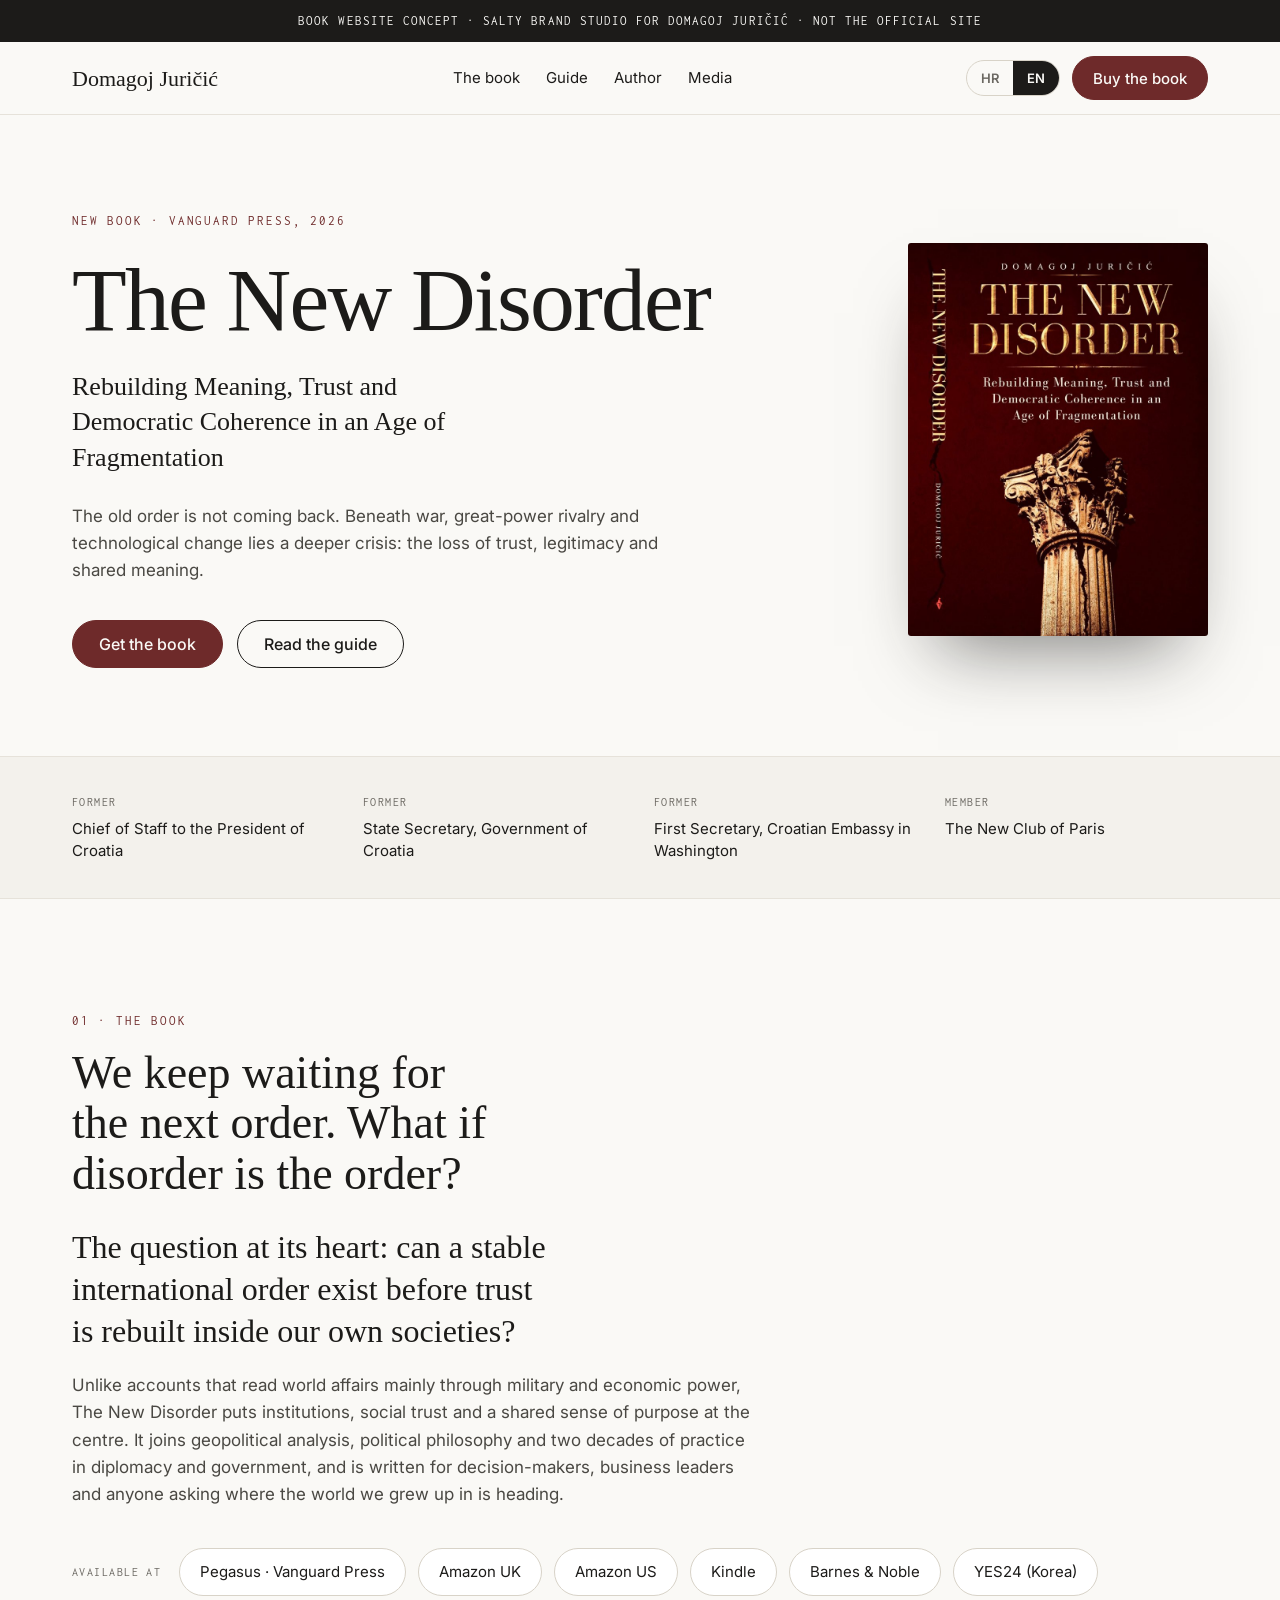
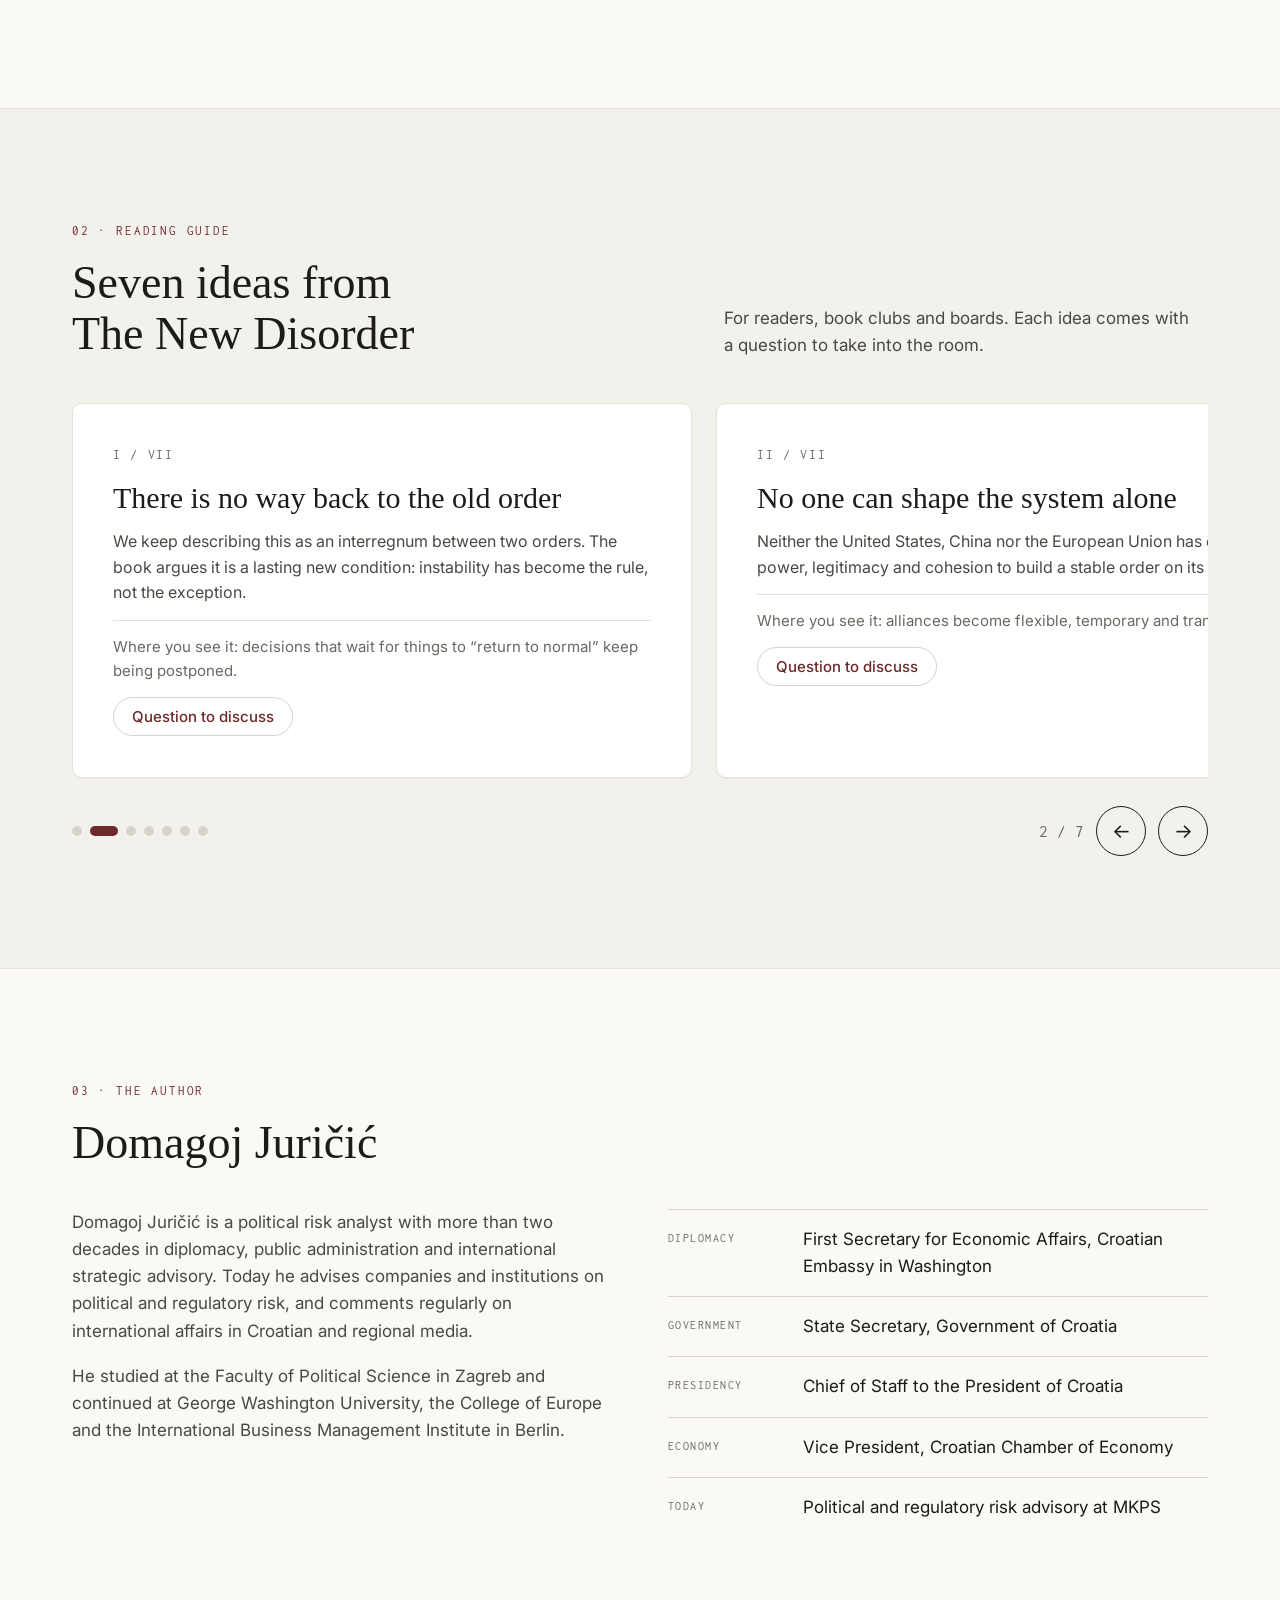
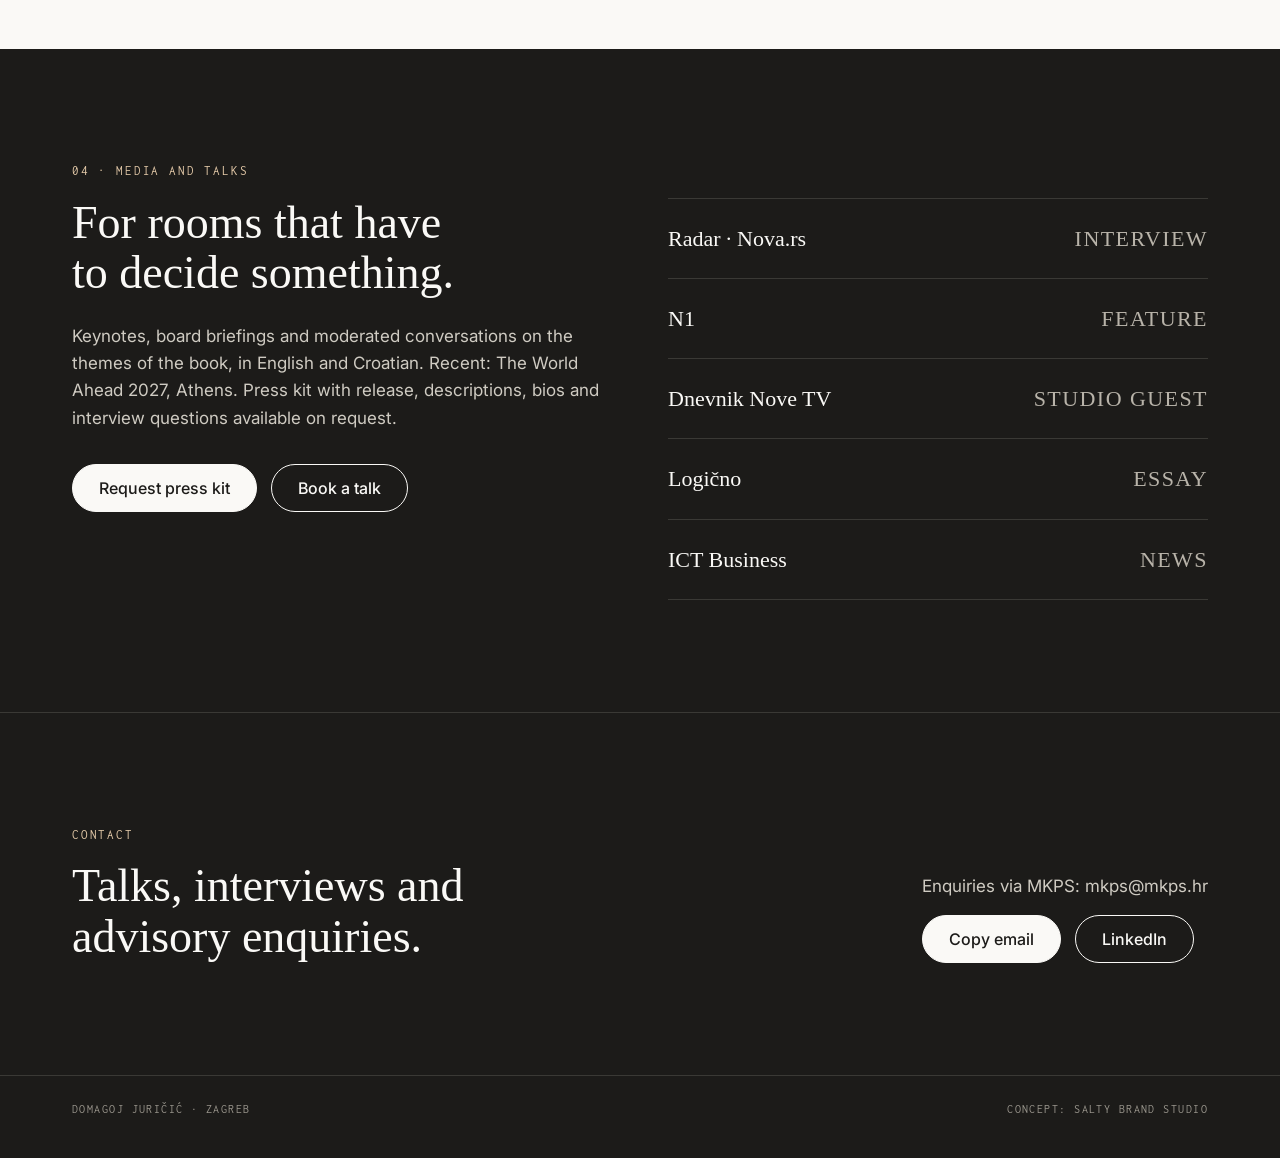
==== index.html @ 7517d1c6 "The New Disorder: book website concept (HR/EN) with interactive reading guide Co-Authored-By: Claude" ====
<!DOCTYPE html>
<html lang="en" data-lang="en">
<head>
<meta charset="utf-8">
<meta name="viewport" content="width=device-width, initial-scale=1">
<title>The New Disorder · Domagoj Juričić</title>
<link rel="preconnect" href="https://fonts.googleapis.com">
<link href="https://fonts.googleapis.com/css2?family=Inter:wght@400;500;600&family=Inconsolata:wght@500;600&display=swap" rel="stylesheet">
<style>
/* VOICE: formal and calm, the same editorial voice as the author-platform concept.
   IDEA: the concept's paper pages, wrapped around the book's own jacket.
   PICTURE: the real cover in the hero; the guide turns like pages.
   COLOUR and TYPE: paper #FAF9F6, ink #1C1B19, oxblood from the cover as the one accent; Georgia display, Inter text, Inconsolata labels.
   LAYOUT: concept strip, header, hero, credentials, numbered sections, dark talks band, dark footer. */
:root{color-scheme:light;--paper:#FAF9F6;--paper2:#F3F1EC;--ink:#1C1B19;--body:#4A4843;--soft:#6B6862;--line:#E6E2DA;--line2:#D8D3C8;--acc:#6E2A2A;--dark:#1C1B19;--dline:#3A3935;--dsoft:#CFCBC2;--gold:#E3C9A8}
*{box-sizing:border-box;min-width:0}
html{scroll-behavior:smooth;scroll-padding-top:80px}
body{margin:0;background:var(--paper);color:var(--ink);font:17px/1.6 Inter,system-ui,sans-serif;overflow-x:clip}
[data-lang=en] [lang=hr],[data-lang=hr] [lang=en]{display:none!important}
a{color:inherit}
.wrap{max-width:1200px;margin:0 auto;padding:0 32px}
.k{font-family:Inconsolata,monospace;font-size:13px;letter-spacing:.14em;text-transform:uppercase;color:var(--acc)}
.lbl{font-family:Inconsolata,monospace;font-size:12px;letter-spacing:.12em;text-transform:uppercase;color:var(--soft)}
h1,h2,h3{font-family:Georgia,'Times New Roman',serif;font-weight:400}
.strip{background:var(--dark);color:var(--paper);text-align:center;padding:12px 24px;font:13px/1.4 Inconsolata,monospace;letter-spacing:.08em;text-transform:uppercase}
header{position:sticky;top:0;z-index:5;background:rgba(250,249,246,.96);backdrop-filter:blur(6px);border-bottom:1px solid var(--line)}
header .wrap{display:flex;flex-wrap:wrap;gap:14px 24px;align-items:center;justify-content:space-between;min-height:72px}
.brand{font-family:Georgia,serif;font-size:22px;text-decoration:none}
header nav{display:flex;flex-wrap:wrap;gap:6px 26px;align-items:center;font-size:15px}
header nav a{text-decoration:none}header nav a:hover{color:var(--acc)}
.right{display:flex;gap:12px;align-items:center}
.lang{display:flex;border:1px solid var(--line2);border-radius:999px;overflow:hidden}
.lang button{all:unset;cursor:pointer;padding:9px 14px;font:600 13px Inter,sans-serif;color:var(--soft)}
.lang button[aria-pressed=true]{background:var(--ink);color:var(--paper)}
.btn{display:inline-flex;align-items:center;min-height:48px;padding:0 26px;border-radius:999px;text-decoration:none;font:500 16px Inter,sans-serif;border:1px solid var(--ink);cursor:pointer;background:none;color:var(--ink)}
.btn.fill{background:var(--acc);border-color:var(--acc);color:var(--paper)}
.btn.light{border-color:var(--paper);color:var(--paper)}
.btn.lfill{background:var(--paper);border-color:var(--paper);color:var(--ink)}
.btns{display:flex;flex-wrap:wrap;gap:14px}
.lang button:focus-visible,.btn:focus-visible,.nav-b:focus-visible,.dots button:focus-visible,.q-t:focus-visible,.pill:focus-visible{outline:2px solid var(--acc);outline-offset:3px}
.hero .wrap{display:flex;flex-wrap:wrap;gap:64px;align-items:center;padding-top:clamp(56px,8vw,96px);padding-bottom:clamp(56px,8vw,88px)}
.hero .txt{flex:999 1 540px}
.hero h1{font-size:clamp(52px,7vw,96px);line-height:1.02;letter-spacing:-.02em;margin:22px 0 24px}
.hero .sub{font-family:Georgia,serif;font-size:clamp(21px,2.2vw,26px);line-height:1.35;margin:0 0 28px;max-width:30ch}
.hero .pitch{margin:0 0 36px;max-width:56ch;color:var(--body)}
.cover-w{flex:1 1 300px;display:flex;justify-content:center}
.cover{width:min(100%,340px);aspect-ratio:760/996;border-radius:3px;box-shadow:0 40px 70px -30px rgba(28,27,25,.55)}
@media (prefers-reduced-motion:no-preference){.cover{animation:rise .8s ease-out both}@keyframes rise{from{opacity:0;transform:translateY(20px)}}}
.cred{background:var(--paper2);border-top:1px solid var(--line);border-bottom:1px solid var(--line)}
.cred .wrap{display:grid;grid-template-columns:repeat(auto-fit,minmax(220px,1fr));gap:28px;padding-top:36px;padding-bottom:36px}
.cred p{margin:6px 0 0;font-size:15px;line-height:1.45}
.band{padding:clamp(72px,9vw,112px) 0}
.h2{font-size:clamp(34px,4vw,46px);line-height:1.1;margin:16px 0 0;max-width:22ch;text-wrap:balance}
.lead{font-family:Georgia,serif;font-size:clamp(24px,2.6vw,32px);line-height:1.3;max-width:34ch;margin:28px 0 20px;text-wrap:balance}
.body{color:var(--body);max-width:62ch;margin:0}
#guide{background:var(--paper2);border-top:1px solid var(--line);border-bottom:1px solid var(--line)}
.g-head{display:flex;flex-wrap:wrap;gap:16px 48px;justify-content:space-between;align-items:end;margin-bottom:40px}
.g-head p{color:var(--body);max-width:44ch;margin:0}
.track{display:flex;gap:24px;overflow-x:auto;scroll-snap-type:x mandatory;padding:4px 2px 20px;scrollbar-width:thin}
.card{flex:0 0 min(86%,620px);scroll-snap-align:start;background:#fff;border:1px solid var(--line);border-radius:10px;padding:clamp(28px,3.4vw,40px);box-shadow:0 1px 2px rgba(28,27,25,.04);display:flex;flex-direction:column;gap:14px}
.card .num{font-family:Inconsolata,monospace;font-size:14px;letter-spacing:.12em;color:var(--soft)}
.card h3{font-size:clamp(24px,2.6vw,30px);line-height:1.15;margin:0}
.card p{margin:0;color:var(--body);font-size:16px}
.card .where{font-size:15px;color:var(--soft);border-top:1px solid var(--line);padding-top:14px}
.q-t{all:unset;cursor:pointer;align-self:flex-start;font:500 15px Inter,sans-serif;color:var(--acc);border:1px solid var(--line2);border-radius:999px;padding:9px 18px}
.q-a{display:none;background:var(--paper);border-radius:10px;padding:16px 18px;font-family:Georgia,serif;font-size:19px;line-height:1.4}
.card.open .q-a{display:block}
.g-ctl{display:flex;flex-wrap:wrap;gap:16px;align-items:center;justify-content:space-between;margin-top:8px}
.nav-b{all:unset;cursor:pointer;width:48px;height:48px;border-radius:50%;border:1px solid var(--ink);display:grid;place-items:center;font-size:20px}
.nav-b[disabled]{opacity:.3;cursor:default}
.dots{display:flex;gap:8px;align-items:center}
.dots button{all:unset;cursor:pointer;width:10px;height:10px;border-radius:50%;background:var(--line2)}
.dots button[aria-current=true]{background:var(--acc);width:28px;border-radius:6px}
.count{font-family:Inconsolata,monospace;color:var(--soft)}
.two{display:flex;flex-wrap:wrap;gap:56px;margin-top:40px}
.two>*{flex:1 1 380px}
.roles{list-style:none;margin:0;padding:0}
.roles li{border-top:1px solid var(--line2);padding:16px 0;display:grid;grid-template-columns:minmax(0,7em) minmax(0,1fr);gap:16px}
.roles li>span:first-child{padding-top:3px}
.buy{display:flex;flex-wrap:wrap;gap:12px;align-items:center;margin-top:40px}
.pill{border:1px solid var(--line2);border-radius:999px;padding:11px 20px;font-size:15px;text-decoration:none;background:#fff}
.pill:hover{border-color:var(--acc);color:var(--acc)}
.dark{background:var(--dark);color:var(--paper)}
.dark .k{color:var(--gold)}
.dark .body{color:var(--dsoft)}
.mlist a{display:flex;flex-wrap:wrap;justify-content:space-between;gap:8px 16px;align-items:baseline;border-top:1px solid var(--dline);padding:22px 0;text-decoration:none}
.mlist a:last-child{border-bottom:1px solid var(--dline)}
.mlist a span:first-child{font-family:Georgia,serif;font-size:22px}
.mlist a:hover span:first-child{color:var(--gold)}
.mlist .lbl{color:#B8B3A9}
footer{border-top:1px solid var(--dline)}
footer .wrap{display:flex;flex-wrap:wrap;gap:12px;justify-content:space-between;padding-top:24px;padding-bottom:40px;font:12px/1.5 Inconsolata,monospace;letter-spacing:.12em;text-transform:uppercase;color:#9A968D}
.toast{position:fixed;left:50%;bottom:24px;transform:translateX(-50%);background:var(--ink);color:var(--paper);padding:10px 18px;border-radius:999px;font-size:14px;opacity:0;pointer-events:none;transition:opacity .2s}
.toast.on{opacity:1}
@media(max-width:860px){header nav{display:none}}
@media(max-width:600px){.wrap{padding:0 18px}.card{flex-basis:92%}.roles li{grid-template-columns:minmax(0,1fr);gap:4px}.hero .wrap{gap:40px}}
</style>
</head>
<body>
<div class="strip"><span lang="hr">Koncept stranice knjige · Salty Brand Studio za Domagoja Juričića · nije službena stranica</span><span lang="en">Book website concept · Salty Brand Studio for Domagoj Juričić · not the official site</span></div>

<header>
<div class="wrap">
<a href="#top" class="brand">Domagoj Juričić</a>
<nav aria-label="Main">
<a href="#question"><span lang="hr">Knjiga</span><span lang="en">The book</span></a>
<a href="#guide"><span lang="hr">Vodič</span><span lang="en">Guide</span></a>
<a href="#author"><span lang="hr">Autor</span><span lang="en">Author</span></a>
<a href="#media"><span lang="hr">Mediji</span><span lang="en">Media</span></a>
</nav>
<div class="right">
<div class="lang" role="group" aria-label="Language / Jezik">
<button type="button" id="l-hr" data-l="hr" aria-pressed="false">HR</button>
<button type="button" id="l-en" data-l="en" aria-pressed="true">EN</button>
</div>
<a class="btn fill" href="#buy" style="min-height:44px;padding:0 20px;font-size:15px"><span lang="hr">Kupi knjigu</span><span lang="en">Buy the book</span></a>
</div>
</div>
</header>

<section class="hero" id="top">
<div class="wrap">
<div class="txt">
<div class="k"><span lang="en">New book · Vanguard Press, 2026</span><span lang="hr">Nova knjiga · Vanguard Press, 2026.</span></div>
<h1>The New Disorder</h1>
<p class="sub"><span lang="en">Rebuilding Meaning, Trust and Democratic Coherence in an Age of Fragmentation</span><span lang="hr">Obnova smisla, povjerenja i&#160;demokratske kohezije u&#160;doba fragmentacije</span></p>
<p class="pitch"><span lang="en">The old order is not coming back. Beneath war, great-power rivalry and technological change lies a&#160;deeper crisis: the loss of trust, legitimacy and shared meaning.</span><span lang="hr">Stari poredak se ne vraća. Ispod ratova, rivalstva velikih sila i&#160;tehnoloških promjena leži dublja kriza: gubitak povjerenja, legitimiteta i&#160;zajedničkog smisla.</span></p>
<div class="btns">
<a class="btn fill" href="#buy"><span lang="en">Get the book</span><span lang="hr">Kupi knjigu</span></a>
<a class="btn" href="#guide"><span lang="en">Read the guide</span><span lang="hr">Kreni u&#160;vodič</span></a>
</div>
</div>
<div class="cover-w"><img class="cover" src="cover.jpg" alt="The New Disorder by Domagoj Juričić, book cover"></div>
</div>
</section>

<section class="cred">
<div class="wrap">
<div><div class="lbl"><span lang="en">Former</span><span lang="hr">Bivši</span></div><p><span lang="en">Chief of Staff to the President of Croatia</span><span lang="hr">predstojnik Ureda predsjednice RH</span></p></div>
<div><div class="lbl"><span lang="en">Former</span><span lang="hr">Bivši</span></div><p><span lang="en">State Secretary, Government of Croatia</span><span lang="hr">državni tajnik u&#160;Vladi RH</span></p></div>
<div><div class="lbl"><span lang="en">Former</span><span lang="hr">Bivši</span></div><p><span lang="en">First Secretary, Croatian Embassy in Washington</span><span lang="hr">prvi tajnik u&#160;Veleposlanstvu RH u&#160;Washingtonu</span></p></div>
<div><div class="lbl"><span lang="en">Member</span><span lang="hr">Član</span></div><p>The New Club of Paris</p></div>
</div>
</section>

<section class="band" id="question">
<div class="wrap">
<div class="k">01 · <span lang="en">The book</span><span lang="hr">Knjiga</span></div>
<h2 class="h2"><span lang="en">We keep waiting for the next order. What if disorder is the order?</span><span lang="hr">Stalno čekamo novi poredak. Što ako je nered sam taj poredak?</span></h2>
<p class="lead"><span lang="en">The question at its heart: can a&#160;stable international order exist before trust is rebuilt inside our own societies?</span><span lang="hr">Pitanje u&#160;njezinu središtu: može li postojati stabilan međunarodni poredak prije nego što obnovimo povjerenje unutar vlastitih društava?</span></p>
<p class="body"><span lang="en">Unlike accounts that read world affairs mainly through military and economic power, The New Disorder puts institutions, social trust and a&#160;shared sense of purpose at the centre. It joins geopolitical analysis, political philosophy and two decades of practice in diplomacy and government, and is written for decision-makers, business leaders and anyone asking where the world we grew up in is heading.</span><span lang="hr">Za razliku od analiza koje svijet čitaju ponajprije kroz vojnu i&#160;gospodarsku moć, The New Disorder u&#160;središte stavlja institucije, društveno povjerenje i&#160;osjećaj zajedničke svrhe. Spaja geopolitičku analizu, političku filozofiju i&#160;dva desetljeća prakse u&#160;diplomaciji i&#160;državnoj upravi, a&#160;namijenjena je donositeljima odluka, poslovnim liderima i&#160;svima koje zanima kamo ide svijet u&#160;kojem smo odrasli.</span></p>
<div class="buy" id="buy">
<span class="lbl" style="margin-right:6px"><span lang="en">Available at</span><span lang="hr">Dostupno na</span></span>
<a class="pill" href="https://pegasuspublishers.com/author/domagoj-juricic">Pegasus · Vanguard Press</a>
<a class="pill" href="https://www.amazon.co.uk/s?k=The+New+Disorder+Domagoj+Juricic">Amazon UK</a>
<a class="pill" href="https://www.amazon.com/s?k=The+New+Disorder+Domagoj+Juricic">Amazon US</a>
<a class="pill" href="https://www.amazon.co.uk/s?k=The+New+Disorder+Juricic&amp;i=digital-text">Kindle</a>
<a class="pill" href="https://www.barnesandnoble.com/s/The%20New%20Disorder%20Juricic">Barnes &amp; Noble</a>
<a class="pill" href="https://www.yes24.com/Product/Search?query=The%20New%20Disorder%20Juricic">YES24 (Korea)</a>
</div>
</div>
</section>

<section class="band" id="guide">
<div class="wrap">
<div class="g-head">
<div>
<div class="k">02 · <span lang="en">Reading guide</span><span lang="hr">Vodič kroz knjigu</span></div>
<h2 class="h2"><span lang="en">Seven ideas from The New Disorder</span><span lang="hr">Sedam ideja iz knjige The New Disorder</span></h2>
</div>
<p><span lang="en">For readers, book clubs and boards. Each idea comes with a&#160;question to take into the room.</span><span lang="hr">Za čitatelje, klubove čitanja i&#160;uprave. Uz svaku ideju ide pitanje za raspravu.</span></p>
</div>
<div class="track" id="track" tabindex="0" aria-label="Guide"></div>
<div class="g-ctl">
<div class="dots" id="dots"></div>
<div style="display:flex;gap:12px;align-items:center">
<span class="count" id="count">1 / 7</span>
<button class="nav-b" id="prev" type="button" aria-label="Previous">←</button>
<button class="nav-b" id="next" type="button" aria-label="Next">→</button>
</div>
</div>
</div>
</section>

<section class="band" id="author">
<div class="wrap">
<div class="k">03 · <span lang="en">The author</span><span lang="hr">Autor</span></div>
<h2 class="h2">Domagoj Juričić</h2>
<div class="two">
<div>
<p class="body" style="margin-bottom:18px"><span lang="en">Domagoj Juričić is a&#160;political risk analyst with more than two decades in diplomacy, public administration and international strategic advisory. Today he advises companies and institutions on political and regulatory risk, and comments regularly on international affairs in Croatian and regional media.</span><span lang="hr">Domagoj Juričić analitičar je političkih rizika s&#160;više od dva desetljeća iskustva u&#160;diplomaciji, državnoj upravi i&#160;međunarodnom strateškom savjetovanju. Danas savjetuje tvrtke i&#160;institucije o&#160;političkim i&#160;regulatornim rizicima i&#160;redovito komentira međunarodna zbivanja u&#160;hrvatskim i&#160;regionalnim medijima.</span></p>
<p class="body"><span lang="en">He studied at the Faculty of Political Science in Zagreb and continued at George Washington University, the College of Europe and the International Business Management Institute in Berlin.</span><span lang="hr">Studirao je na Fakultetu političkih znanosti u&#160;Zagrebu, a&#160;usavršavao se na Sveučilištu George Washington, College of Europe i&#160;International Business Management Institute u&#160;Berlinu.</span></p>
</div>
<ul class="roles">
<li><span class="lbl"><span lang="en">Diplomacy</span><span lang="hr">Diplomacija</span></span><span><span lang="en">First Secretary for Economic Affairs, Croatian Embassy in Washington</span><span lang="hr">prvi tajnik za gospodarske odnose, Veleposlanstvo RH u&#160;Washingtonu</span></span></li>
<li><span class="lbl"><span lang="en">Government</span><span lang="hr">Vlada</span></span><span><span lang="en">State Secretary, Government of Croatia</span><span lang="hr">državni tajnik u&#160;Vladi Republike Hrvatske</span></span></li>
<li><span class="lbl"><span lang="en">Presidency</span><span lang="hr">Predsjednica</span></span><span><span lang="en">Chief of Staff to the President of Croatia</span><span lang="hr">predstojnik Ureda predsjednice Republike Hrvatske</span></span></li>
<li><span class="lbl"><span lang="en">Economy</span><span lang="hr">Gospodarstvo</span></span><span><span lang="en">Vice President, Croatian Chamber of Economy</span><span lang="hr">potpredsjednik Hrvatske gospodarske komore</span></span></li>
<li><span class="lbl"><span lang="en">Today</span><span lang="hr">Danas</span></span><span><span lang="en">Political and regulatory risk advisory at MKPS</span><span lang="hr">savjetovanje o&#160;političkim i&#160;regulatornim rizicima u&#160;MKPS-u</span></span></li>
</ul>
</div>
</div>
</section>

<section class="band dark" id="media">
<div class="wrap">
<div class="k">04 · <span lang="en">Media and talks</span><span lang="hr">Mediji i&#160;predavanja</span></div>
<div class="two" style="margin-top:16px">
<div>
<h2 class="h2" style="margin-top:0"><span lang="en">For rooms that have to decide something.</span><span lang="hr">Za prostorije u&#160;kojima se mora nešto odlučiti.</span></h2>
<p class="body" style="margin:24px 0 32px"><span lang="en">Keynotes, board briefings and moderated conversations on the themes of the book, in English and Croatian. Recent: The World Ahead 2027, Athens. Press kit with release, descriptions, bios and interview questions available on request.</span><span lang="hr">Predavanja, brifinzi za uprave i&#160;moderirani razgovori o&#160;temama iz knjige, na engleskom i&#160;hrvatskom. Nedavno: The World Ahead 2027, Atena. Press paket s&#160;priopćenjem, opisima, biografijama i&#160;pitanjima za intervju dostupan je na upit.</span></p>
<div class="btns"><a class="btn lfill" href="#contact"><span lang="en">Request press kit</span><span lang="hr">Zatraži press paket</span></a><a class="btn light" href="#contact"><span lang="en">Book a&#160;talk</span><span lang="hr">Dogovori predavanje</span></a></div>
</div>
<div class="mlist">
<a href="https://radar.nova.rs/global/intervju-domagoj-juricic/"><span>Radar · Nova.rs</span><span class="lbl"><span lang="en">Interview</span><span lang="hr">Intervju</span></span></a>
<a href="https://n1info.hr/magazin/kultura/domagoj-juricic-knjiga-the-new-disorder-velika-britanija-30-10-2026"><span>N1</span><span class="lbl"><span lang="en">Feature</span><span lang="hr">Članak</span></span></a>
<a href="https://dnevnik.hr/tema/domagoj+juricic/"><span>Dnevnik Nove TV</span><span class="lbl"><span lang="en">Studio guest</span><span lang="hr">Gost u&#160;studiju</span></span></a>
<a href="https://www.logicno.com/zivotni-stil/covjek-koji-je-novi-svjetski-nered-vidio-petnaest-godina-prije-nas.html"><span>Logično</span><span class="lbl"><span lang="en">Essay</span><span lang="hr">Osvrt</span></span></a>
<a href="https://www.ictbusiness.info/vijesti/objavljena-knjiga-domagoja-juricica-o-globalnim-promjenama-i-krizi-demokracije"><span>ICT Business</span><span class="lbl"><span lang="en">News</span><span lang="hr">Vijest</span></span></a>
</div>
</div>
</div>
</section>

<section class="band dark" id="contact" style="border-top:1px solid var(--dline)">
<div class="wrap" style="display:flex;flex-wrap:wrap;gap:32px;justify-content:space-between;align-items:flex-end">
<div>
<div class="k"><span lang="en">Contact</span><span lang="hr">Kontakt</span></div>
<h2 class="h2"><span lang="en">Talks, interviews and advisory enquiries.</span><span lang="hr">Predavanja, intervjui i&#160;upiti za savjetovanje.</span></h2>
</div>
<div>
<p class="body" style="margin:0 0 14px"><span lang="en">Enquiries via MKPS:</span><span lang="hr">Upiti putem MKPS-a:</span> mkps@mkps.hr</p>
<div class="btns"><button class="btn lfill" type="button" id="copy"><span lang="en">Copy email</span><span lang="hr">Kopiraj e-mail</span></button><a class="btn light" href="https://hr.linkedin.com/in/djuricic">LinkedIn</a></div>
</div>
</div>
</section>
<footer class="dark"><div class="wrap"><span>Domagoj Juričić · Zagreb</span><span lang="en">Concept: Salty Brand Studio</span><span lang="hr">Koncept: Salty Brand Studio</span></div></footer>
<div class="toast" id="toast" role="status" aria-live="polite"></div>

<script>
{
const ideas=[
{en:["There is no way back to the old order","We keep describing this as an interregnum between two orders. The book argues it is a lasting new condition: instability has become the rule, not the exception.","Where you see it: decisions that wait for things to “return to normal” keep being postponed.","If disorder is permanent, which of our plans still assume a return to normal?"],
 hr:["Nema povratka na stari poredak","Navikli smo ovo zvati međurazdobljem između dvaju poredaka. Knjiga tvrdi da je riječ o trajnom stanju: nestabilnost je postala pravilo, a ne iznimka.","Gdje se vidi: odluke koje čekaju „povratak u normalu“ stalno se odgađaju.","Ako je nered trajan, koji naši planovi još računaju na povratak u normalu?"]},
{en:["No one can shape the system alone","Neither the United States, China nor the European Union has enough power, legitimacy and cohesion to build a stable order on its own.","Where you see it: alliances become flexible, temporary and transactional.","Which of our partners would still choose us if they no longer had to?"],
 hr:["Nitko više ne može sam","Ni SAD, ni Kina, ni Europska unija nemaju dovoljno moći, legitimiteta i kohezije da sami izgrade stabilan poredak.","Gdje se vidi: savezništva postaju fleksibilna, privremena i transakcijska.","Tko od naših partnera bi nas i dalje birao kad više ne bi morao?"]},
{en:["The real crisis is a crisis of trust","Democracy does not require agreement on policy, but it does require a minimum of agreement on facts. Algorithms that reward attention over truth accelerate an erosion that was already under way.","Where you see it: the same event, two incompatible realities.","On which facts does our own organisation no longer agree?"],
 hr:["Prava kriza je kriza povjerenja","Demokracija ne traži slaganje oko politika, ali traži minimum slaganja oko činjenica. Algoritmi koji nagrađuju pažnju umjesto istine ubrzavaju eroziju koja je već bila u tijeku.","Gdje se vidi: isti događaj, dvije nespojive stvarnosti.","Oko kojih se činjenica ni u našoj organizaciji više ne slažemo?"]},
{en:["Cohesion is not unity","Unity means agreement. Cohesion is the ability to act together despite disagreement. Democracies need the second far more than the first.","Where you see it: societies that cannot agree on anything long-term, even when they agree on a lot.","Can we still act together on the things we disagree about?"],
 hr:["Kohezija nije jedinstvo","Jedinstvo znači slaganje. Kohezija je sposobnost da djelujemo zajedno unatoč neslaganju. Demokracijama je mnogo potrebnija druga nego prva.","Gdje se vidi: društva koja se ne mogu dogovoriti ni oko čega dugoročnog, iako se oko mnogo toga slažu.","Možemo li i dalje djelovati zajedno oko onoga oko čega se ne slažemo?"]},
{en:["Stability is change without losing legitimacy","Stability no longer means the absence of change. It means institutions can adapt without losing legitimacy. Trust returns not through better PR, but when institutions act consistently, admit mistakes and apply the same rules to everyone.","Where you see it: reforms that fail not on substance, but on credibility.","Would people trust us more if we admitted one mistake publicly?"],
 hr:["Stabilnost je promjena bez gubitka legitimiteta","Stabilnost više ne znači izostanak promjene, nego da se institucije mogu prilagoditi bez gubitka legitimiteta. Povjerenje se ne vraća boljim PR-om, nego kad institucije djeluju dosljedno, priznaju pogreške i primjenjuju ista pravila na sve.","Gdje se vidi: reforme koje ne padaju na sadržaju, nego na vjerodostojnosti.","Bi li nam ljudi više vjerovali kad bismo javno priznali jednu pogrešku?"]},
{en:["Power runs through systems","Influence now comes from controlling technology platforms, standards, regulation, financial flows and supply chains, not only armies, borders and territory.","Where you see it: rules that shape a whole economy, written far from the people they affect.","Which systems do we depend on, and who writes their rules?"],
 hr:["Moć prolazi kroz sustave","Utjecaj danas dolazi iz kontrole tehnoloških platformi, standarda, regulacije, financijskih tokova i opskrbnih lanaca, a ne samo vojske, granica i teritorija.","Gdje se vidi: pravila koja oblikuju cijelo gospodarstvo pišu se daleko od onih na koje se odnose.","O kojim sustavima ovisimo i tko piše njihova pravila?"]},
{en:["Sovereignty is managing dependencies","For a small state the problem is not dependence, but asymmetric dependence. Real sovereignty means diversifying dependencies and keeping alternatives. Flexibility is an asset only when paired with a clear strategic goal.","Where you see it: full formal sovereignty, little real room to manoeuvre.","Do we have a real alternative for our most important dependency?"],
 hr:["Suverenitet je upravljanje ovisnostima","Za malu državu problem nije ovisnost, nego asimetrična ovisnost. Stvarni suverenitet znači diversificirati ovisnosti i čuvati alternative. Fleksibilnost je prednost samo uz jasan strateški cilj.","Gdje se vidi: pun formalni suverenitet, malo stvarnog prostora za manevar.","Imamo li stvarnu alternativu za svoju najvažniju ovisnost?"]}
];
const roman=["I","II","III","IV","V","VI","VII"];
const track=document.getElementById('track'),dots=document.getElementById('dots'),count=document.getElementById('count');
const prev=document.getElementById('prev'),next=document.getElementById('next');
const esc=s=>s.replace(/[&<>"']/g,c=>({'&':'&amp;','<':'&lt;','>':'&gt;','"':'&quot;',"'":'&#39;'}[c]));
const part=(i,k)=>`<span lang="en">${esc(ideas[i].en[k])}</span><span lang="hr">${esc(ideas[i].hr[k]).replace(/(^|\s)([aikosuzAIKOSUZ]) /g,'$1$2\u00a0')}</span>`;
track.innerHTML=ideas.map((d,i)=>`<article class="card" id="idea-${i}" aria-label="${roman[i]}"><div class="num">${roman[i]} / VII</div><h3>${part(i,0)}</h3><p>${part(i,1)}</p><p class="where">${part(i,2)}</p><button class="q-t" type="button" aria-expanded="false" aria-controls="qa-${i}"><span lang="en">Question to discuss</span><span lang="hr">Pitanje za raspravu</span></button><div class="q-a" id="qa-${i}">${part(i,3)}</div></article>`).join('');
dots.innerHTML=ideas.map((d,i)=>`<button type="button" aria-label="${roman[i]}" data-i="${i}"></button>`).join('');
const cards=[...track.children];let cur=0;
const go=i=>{i=Math.max(0,Math.min(ideas.length-1,i));track.scrollTo({left:cards[i].offsetLeft-track.offsetLeft,behavior:matchMedia('(prefers-reduced-motion: reduce)').matches?'auto':'smooth'});};
const mark=i=>{cur=i;count.textContent=(i+1)+' / '+ideas.length;[...dots.children].forEach((b,j)=>b.setAttribute('aria-current',j===i));prev.disabled=i===0;next.disabled=i===ideas.length-1;};
const io=new IntersectionObserver(es=>{es.forEach(e=>{if(e.isIntersecting&&e.intersectionRatio>.6)mark(cards.indexOf(e.target));});},{root:track,threshold:[.6]});
cards.forEach(c=>io.observe(c));mark(0);
prev.addEventListener('click',()=>go(cur-1));next.addEventListener('click',()=>go(cur+1));
dots.addEventListener('click',e=>{const b=e.target.closest('button');if(b)go(+b.dataset.i);});
track.addEventListener('keydown',e=>{if(e.key==='ArrowRight'){e.preventDefault();go(cur+1);}if(e.key==='ArrowLeft'){e.preventDefault();go(cur-1);}});
track.addEventListener('click',e=>{const t=e.target.closest('.q-t');if(!t)return;const c=t.closest('.card');const o=c.classList.toggle('open');t.setAttribute('aria-expanded',o);});
const root=document.documentElement;
const setLang=l=>{root.dataset.lang=l;root.lang=l;document.getElementById('l-hr').setAttribute('aria-pressed',l==='hr');document.getElementById('l-en').setAttribute('aria-pressed',l==='en');try{localStorage.setItem('tnd-lang',l)}catch(e){}};
document.querySelectorAll('.lang button').forEach(b=>b.addEventListener('click',()=>setLang(b.dataset.l)));
let saved=null;try{saved=localStorage.getItem('tnd-lang')}catch(e){}
setLang(saved||((navigator.language||'').toLowerCase().startsWith('hr')?'hr':'en'));
const toast=document.getElementById('toast');
document.getElementById('copy').addEventListener('click',async()=>{const hr=root.dataset.lang==='hr';try{await navigator.clipboard.writeText('mkps@mkps.hr');toast.textContent=hr?'E-mail kopiran':'Email copied';}catch(e){toast.textContent='mkps@mkps.hr';}toast.classList.add('on');setTimeout(()=>toast.classList.remove('on'),1800);});
}
</script>
</body>
</html>
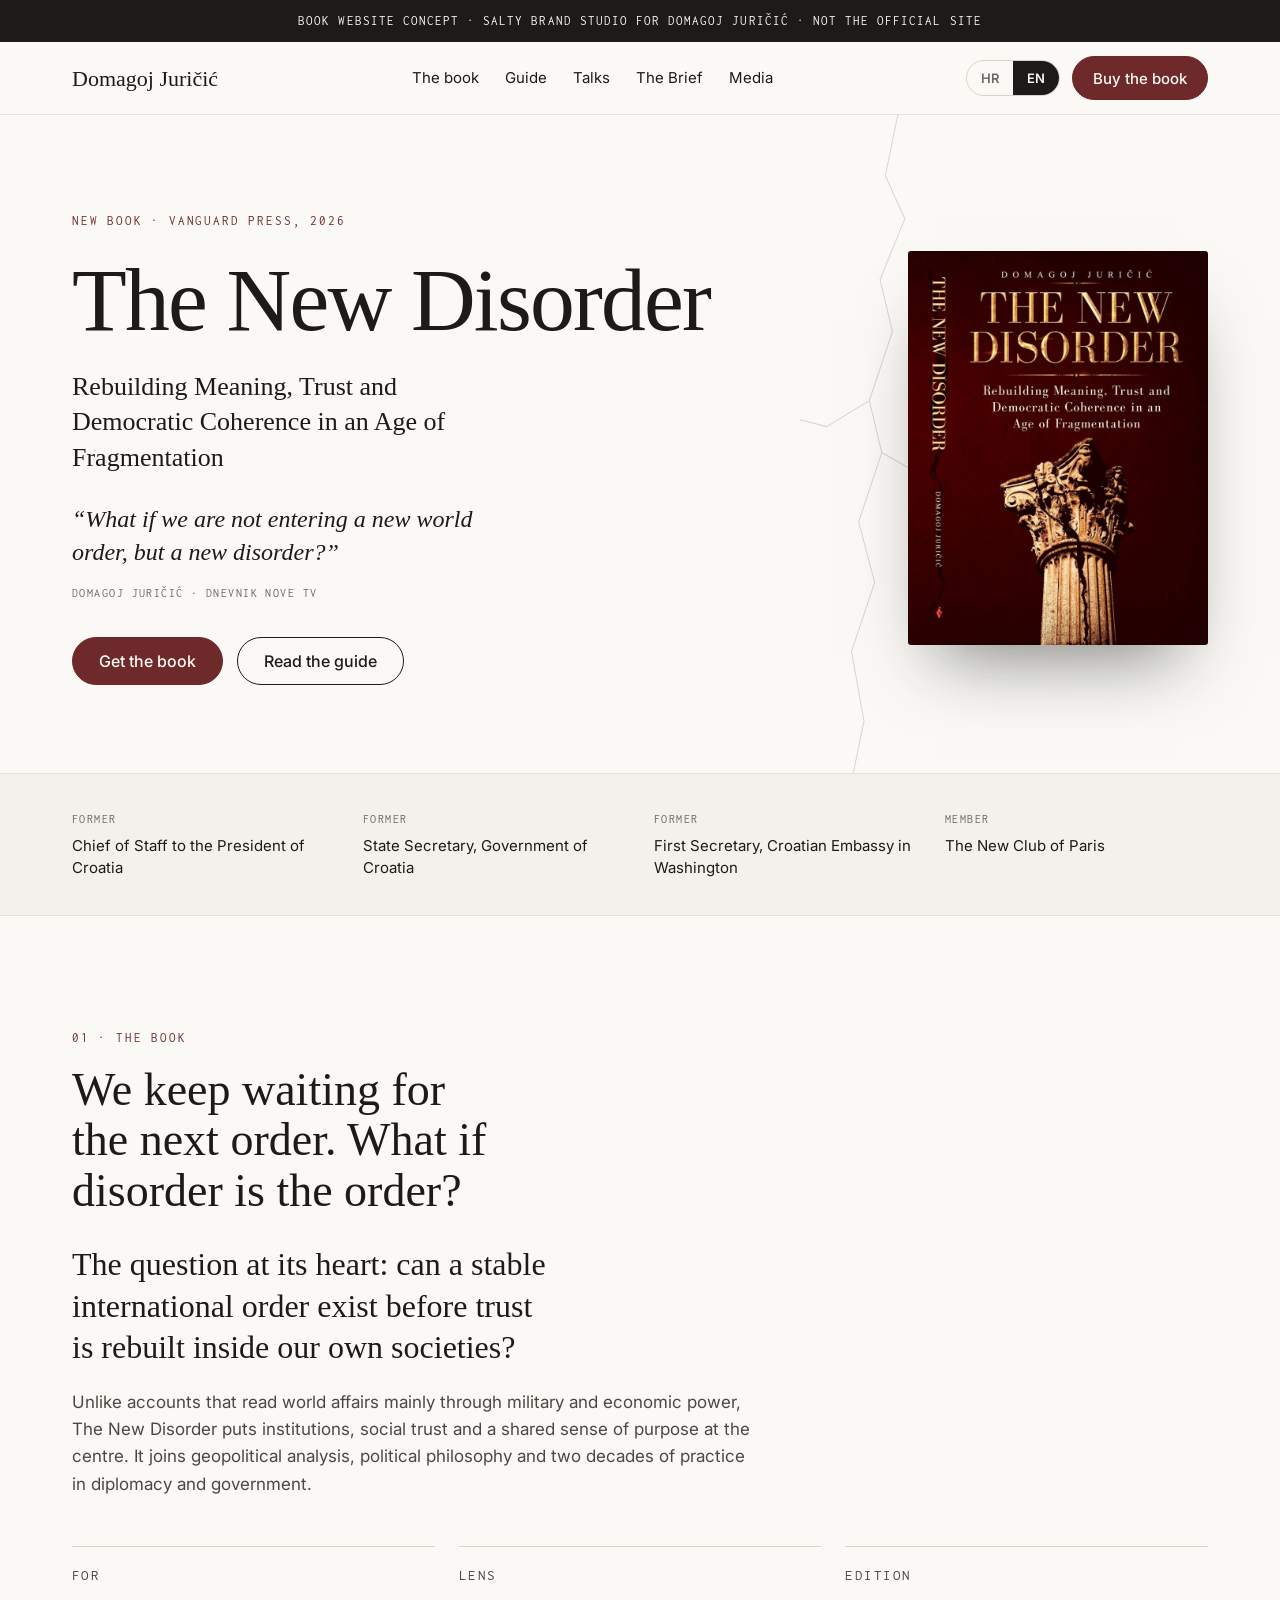
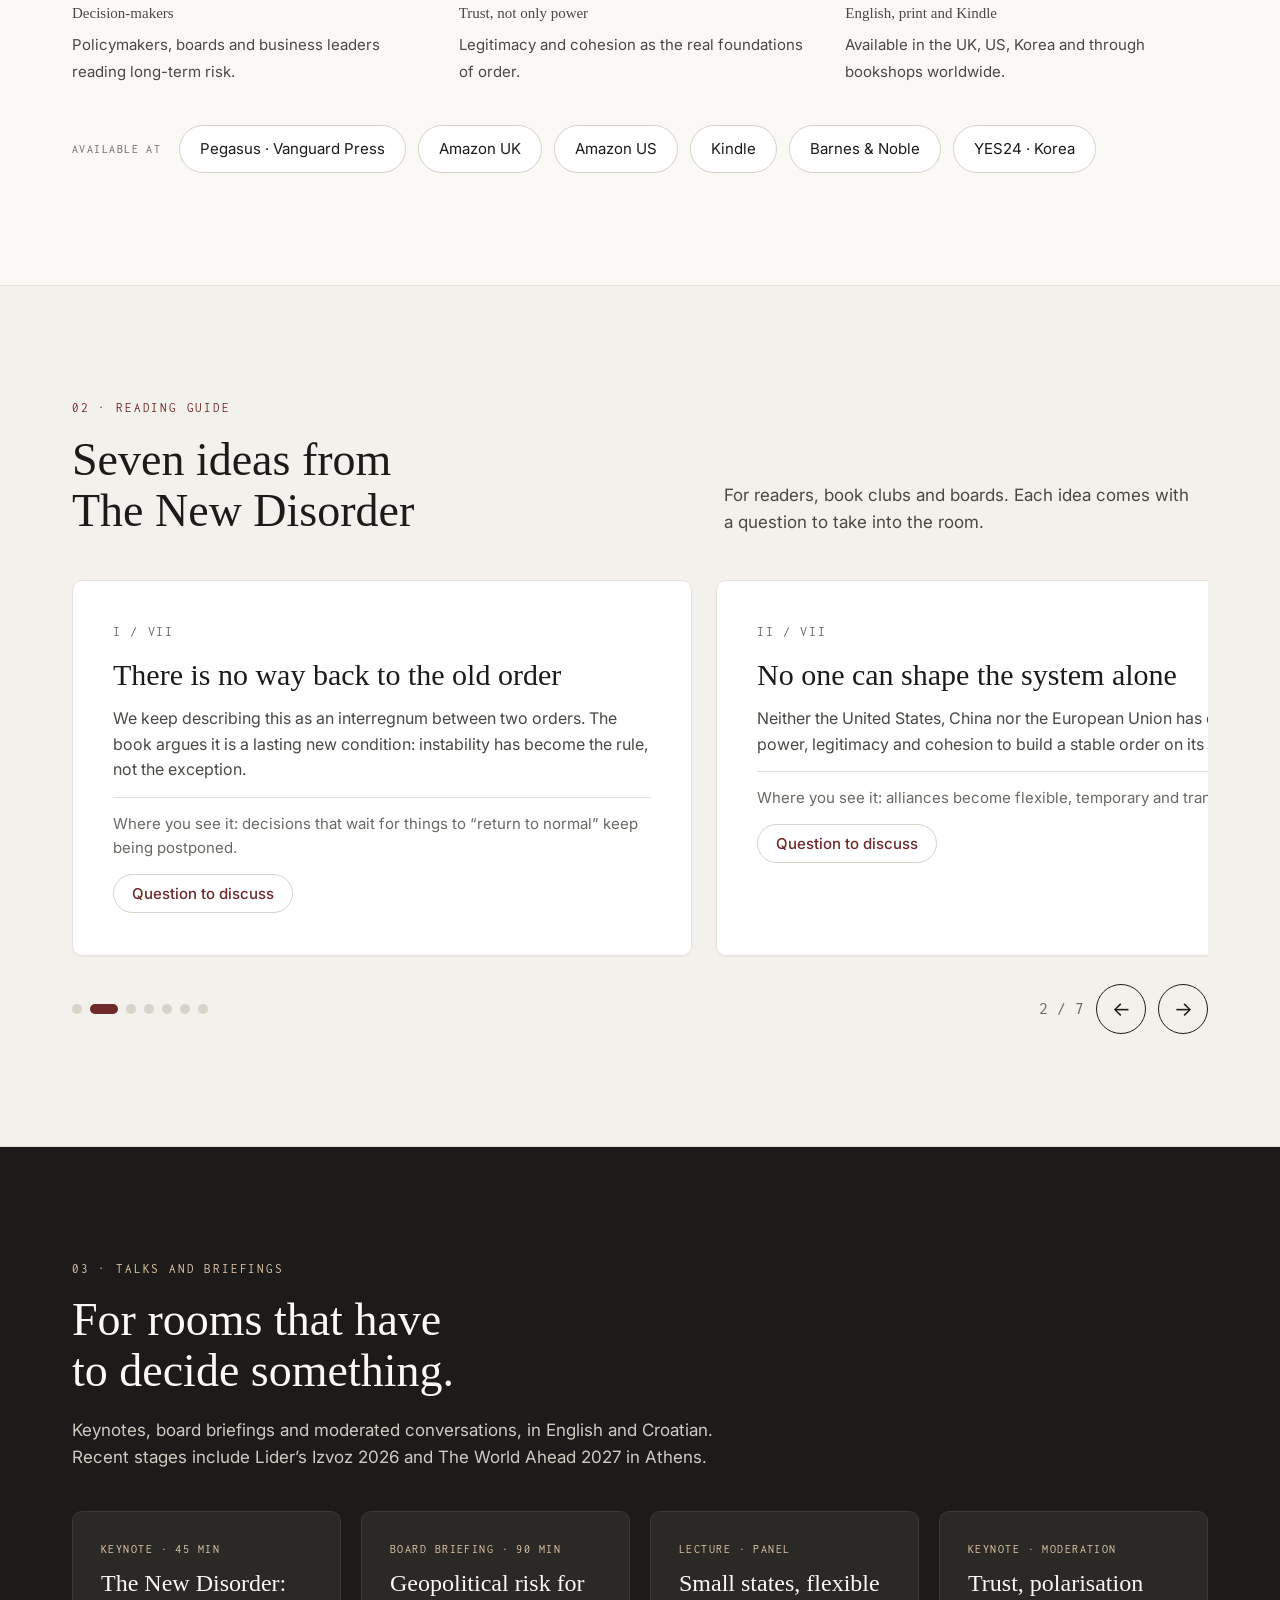
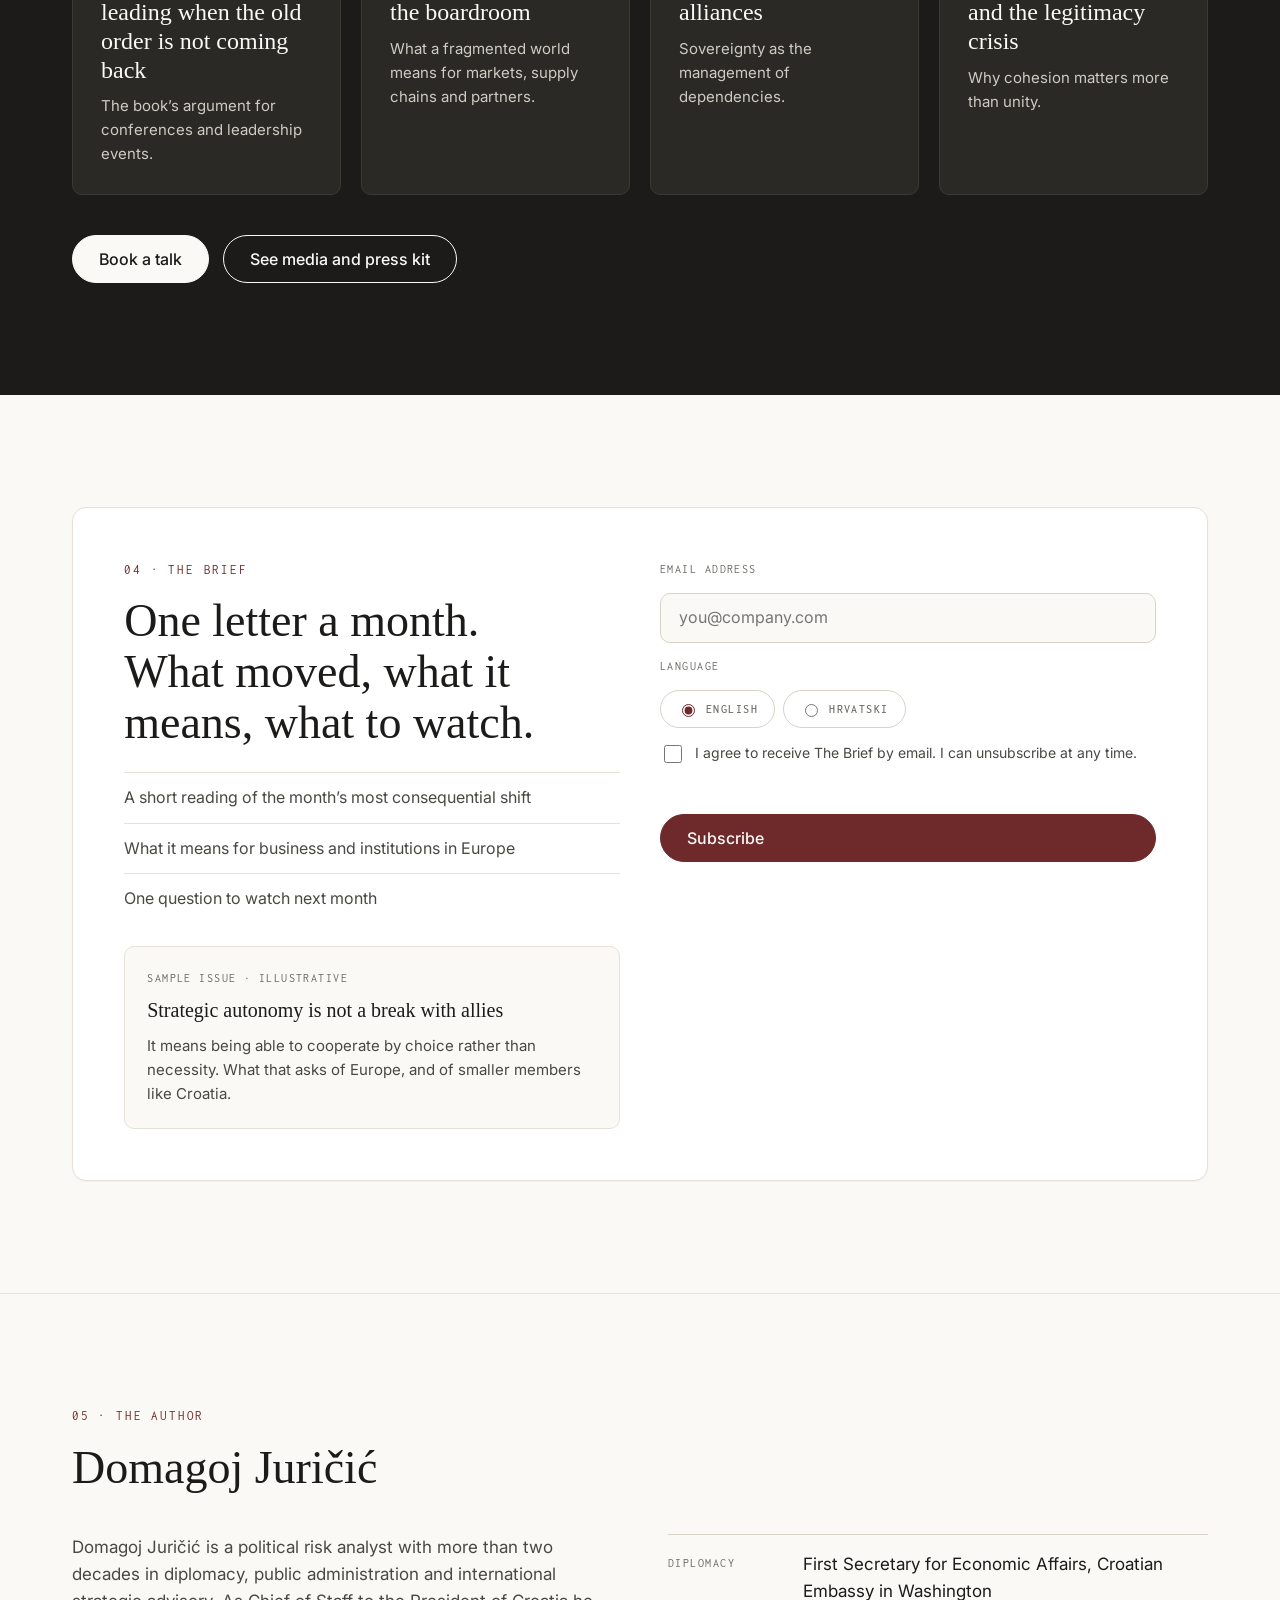
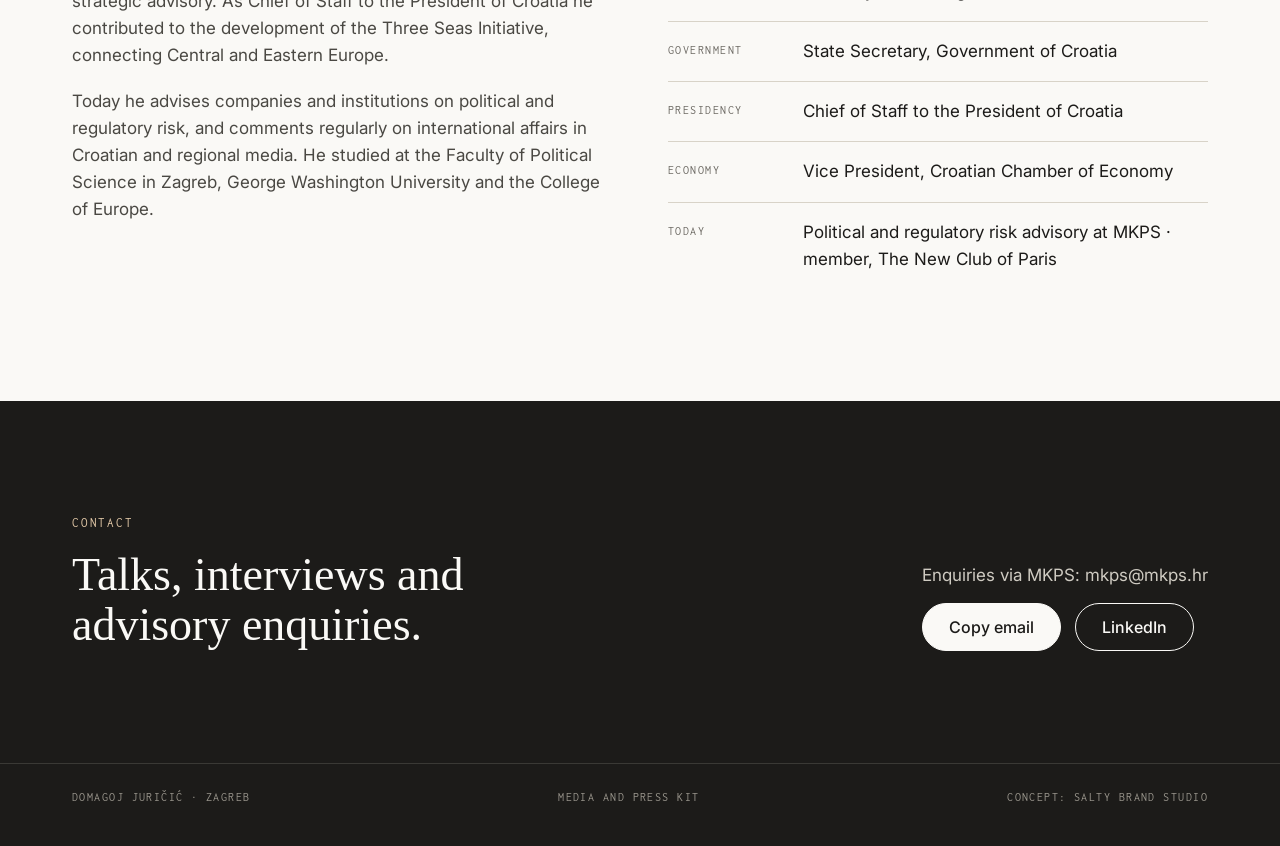
==== commit 39544f44: "Expand book site: media page, newsletter, talks, press kit Co-Authored-By: Claude Opus 5.5 <noreply@" ====
--- a/index.html
+++ b/index.html
@@ -4,127 +4,42 @@
 <meta charset="utf-8">
 <meta name="viewport" content="width=device-width, initial-scale=1">
 <title>The New Disorder · Domagoj Juričić</title>
+<meta name="description" content="The New Disorder: Rebuilding Meaning, Trust and Democratic Coherence in an Age of Fragmentation. A book by Domagoj Juričić.">
 <link rel="preconnect" href="https://fonts.googleapis.com">
 <link href="https://fonts.googleapis.com/css2?family=Inter:wght@400;500;600&family=Inconsolata:wght@500;600&display=swap" rel="stylesheet">
-<style>
-/* VOICE: formal and calm, the same editorial voice as the author-platform concept.
-   IDEA: the concept's paper pages, wrapped around the book's own jacket.
-   PICTURE: the real cover in the hero; the guide turns like pages.
-   COLOUR and TYPE: paper #FAF9F6, ink #1C1B19, oxblood from the cover as the one accent; Georgia display, Inter text, Inconsolata labels.
-   LAYOUT: concept strip, header, hero, credentials, numbered sections, dark talks band, dark footer. */
-:root{color-scheme:light;--paper:#FAF9F6;--paper2:#F3F1EC;--ink:#1C1B19;--body:#4A4843;--soft:#6B6862;--line:#E6E2DA;--line2:#D8D3C8;--acc:#6E2A2A;--dark:#1C1B19;--dline:#3A3935;--dsoft:#CFCBC2;--gold:#E3C9A8}
-*{box-sizing:border-box;min-width:0}
-html{scroll-behavior:smooth;scroll-padding-top:80px}
-body{margin:0;background:var(--paper);color:var(--ink);font:17px/1.6 Inter,system-ui,sans-serif;overflow-x:clip}
-[data-lang=en] [lang=hr],[data-lang=hr] [lang=en]{display:none!important}
-a{color:inherit}
-.wrap{max-width:1200px;margin:0 auto;padding:0 32px}
-.k{font-family:Inconsolata,monospace;font-size:13px;letter-spacing:.14em;text-transform:uppercase;color:var(--acc)}
-.lbl{font-family:Inconsolata,monospace;font-size:12px;letter-spacing:.12em;text-transform:uppercase;color:var(--soft)}
-h1,h2,h3{font-family:Georgia,'Times New Roman',serif;font-weight:400}
-.strip{background:var(--dark);color:var(--paper);text-align:center;padding:12px 24px;font:13px/1.4 Inconsolata,monospace;letter-spacing:.08em;text-transform:uppercase}
-header{position:sticky;top:0;z-index:5;background:rgba(250,249,246,.96);backdrop-filter:blur(6px);border-bottom:1px solid var(--line)}
-header .wrap{display:flex;flex-wrap:wrap;gap:14px 24px;align-items:center;justify-content:space-between;min-height:72px}
-.brand{font-family:Georgia,serif;font-size:22px;text-decoration:none}
-header nav{display:flex;flex-wrap:wrap;gap:6px 26px;align-items:center;font-size:15px}
-header nav a{text-decoration:none}header nav a:hover{color:var(--acc)}
-.right{display:flex;gap:12px;align-items:center}
-.lang{display:flex;border:1px solid var(--line2);border-radius:999px;overflow:hidden}
-.lang button{all:unset;cursor:pointer;padding:9px 14px;font:600 13px Inter,sans-serif;color:var(--soft)}
-.lang button[aria-pressed=true]{background:var(--ink);color:var(--paper)}
-.btn{display:inline-flex;align-items:center;min-height:48px;padding:0 26px;border-radius:999px;text-decoration:none;font:500 16px Inter,sans-serif;border:1px solid var(--ink);cursor:pointer;background:none;color:var(--ink)}
-.btn.fill{background:var(--acc);border-color:var(--acc);color:var(--paper)}
-.btn.light{border-color:var(--paper);color:var(--paper)}
-.btn.lfill{background:var(--paper);border-color:var(--paper);color:var(--ink)}
-.btns{display:flex;flex-wrap:wrap;gap:14px}
-.lang button:focus-visible,.btn:focus-visible,.nav-b:focus-visible,.dots button:focus-visible,.q-t:focus-visible,.pill:focus-visible{outline:2px solid var(--acc);outline-offset:3px}
-.hero .wrap{display:flex;flex-wrap:wrap;gap:64px;align-items:center;padding-top:clamp(56px,8vw,96px);padding-bottom:clamp(56px,8vw,88px)}
-.hero .txt{flex:999 1 540px}
-.hero h1{font-size:clamp(52px,7vw,96px);line-height:1.02;letter-spacing:-.02em;margin:22px 0 24px}
-.hero .sub{font-family:Georgia,serif;font-size:clamp(21px,2.2vw,26px);line-height:1.35;margin:0 0 28px;max-width:30ch}
-.hero .pitch{margin:0 0 36px;max-width:56ch;color:var(--body)}
-.cover-w{flex:1 1 300px;display:flex;justify-content:center}
-.cover{width:min(100%,340px);aspect-ratio:760/996;border-radius:3px;box-shadow:0 40px 70px -30px rgba(28,27,25,.55)}
-@media (prefers-reduced-motion:no-preference){.cover{animation:rise .8s ease-out both}@keyframes rise{from{opacity:0;transform:translateY(20px)}}}
-.cred{background:var(--paper2);border-top:1px solid var(--line);border-bottom:1px solid var(--line)}
-.cred .wrap{display:grid;grid-template-columns:repeat(auto-fit,minmax(220px,1fr));gap:28px;padding-top:36px;padding-bottom:36px}
-.cred p{margin:6px 0 0;font-size:15px;line-height:1.45}
-.band{padding:clamp(72px,9vw,112px) 0}
-.h2{font-size:clamp(34px,4vw,46px);line-height:1.1;margin:16px 0 0;max-width:22ch;text-wrap:balance}
-.lead{font-family:Georgia,serif;font-size:clamp(24px,2.6vw,32px);line-height:1.3;max-width:34ch;margin:28px 0 20px;text-wrap:balance}
-.body{color:var(--body);max-width:62ch;margin:0}
-#guide{background:var(--paper2);border-top:1px solid var(--line);border-bottom:1px solid var(--line)}
-.g-head{display:flex;flex-wrap:wrap;gap:16px 48px;justify-content:space-between;align-items:end;margin-bottom:40px}
-.g-head p{color:var(--body);max-width:44ch;margin:0}
-.track{display:flex;gap:24px;overflow-x:auto;scroll-snap-type:x mandatory;padding:4px 2px 20px;scrollbar-width:thin}
-.card{flex:0 0 min(86%,620px);scroll-snap-align:start;background:#fff;border:1px solid var(--line);border-radius:10px;padding:clamp(28px,3.4vw,40px);box-shadow:0 1px 2px rgba(28,27,25,.04);display:flex;flex-direction:column;gap:14px}
-.card .num{font-family:Inconsolata,monospace;font-size:14px;letter-spacing:.12em;color:var(--soft)}
-.card h3{font-size:clamp(24px,2.6vw,30px);line-height:1.15;margin:0}
-.card p{margin:0;color:var(--body);font-size:16px}
-.card .where{font-size:15px;color:var(--soft);border-top:1px solid var(--line);padding-top:14px}
-.q-t{all:unset;cursor:pointer;align-self:flex-start;font:500 15px Inter,sans-serif;color:var(--acc);border:1px solid var(--line2);border-radius:999px;padding:9px 18px}
-.q-a{display:none;background:var(--paper);border-radius:10px;padding:16px 18px;font-family:Georgia,serif;font-size:19px;line-height:1.4}
-.card.open .q-a{display:block}
-.g-ctl{display:flex;flex-wrap:wrap;gap:16px;align-items:center;justify-content:space-between;margin-top:8px}
-.nav-b{all:unset;cursor:pointer;width:48px;height:48px;border-radius:50%;border:1px solid var(--ink);display:grid;place-items:center;font-size:20px}
-.nav-b[disabled]{opacity:.3;cursor:default}
-.dots{display:flex;gap:8px;align-items:center}
-.dots button{all:unset;cursor:pointer;width:10px;height:10px;border-radius:50%;background:var(--line2)}
-.dots button[aria-current=true]{background:var(--acc);width:28px;border-radius:6px}
-.count{font-family:Inconsolata,monospace;color:var(--soft)}
-.two{display:flex;flex-wrap:wrap;gap:56px;margin-top:40px}
-.two>*{flex:1 1 380px}
-.roles{list-style:none;margin:0;padding:0}
-.roles li{border-top:1px solid var(--line2);padding:16px 0;display:grid;grid-template-columns:minmax(0,7em) minmax(0,1fr);gap:16px}
-.roles li>span:first-child{padding-top:3px}
-.buy{display:flex;flex-wrap:wrap;gap:12px;align-items:center;margin-top:40px}
-.pill{border:1px solid var(--line2);border-radius:999px;padding:11px 20px;font-size:15px;text-decoration:none;background:#fff}
-.pill:hover{border-color:var(--acc);color:var(--acc)}
-.dark{background:var(--dark);color:var(--paper)}
-.dark .k{color:var(--gold)}
-.dark .body{color:var(--dsoft)}
-.mlist a{display:flex;flex-wrap:wrap;justify-content:space-between;gap:8px 16px;align-items:baseline;border-top:1px solid var(--dline);padding:22px 0;text-decoration:none}
-.mlist a:last-child{border-bottom:1px solid var(--dline)}
-.mlist a span:first-child{font-family:Georgia,serif;font-size:22px}
-.mlist a:hover span:first-child{color:var(--gold)}
-.mlist .lbl{color:#B8B3A9}
-footer{border-top:1px solid var(--dline)}
-footer .wrap{display:flex;flex-wrap:wrap;gap:12px;justify-content:space-between;padding-top:24px;padding-bottom:40px;font:12px/1.5 Inconsolata,monospace;letter-spacing:.12em;text-transform:uppercase;color:#9A968D}
-.toast{position:fixed;left:50%;bottom:24px;transform:translateX(-50%);background:var(--ink);color:var(--paper);padding:10px 18px;border-radius:999px;font-size:14px;opacity:0;pointer-events:none;transition:opacity .2s}
-.toast.on{opacity:1}
-@media(max-width:860px){header nav{display:none}}
-@media(max-width:600px){.wrap{padding:0 18px}.card{flex-basis:92%}.roles li{grid-template-columns:minmax(0,1fr);gap:4px}.hero .wrap{gap:40px}}
-</style>
+<link rel="stylesheet" href="style.css">
 </head>
 <body>
 <div class="strip"><span lang="hr">Koncept stranice knjige · Salty Brand Studio za Domagoja Juričića · nije službena stranica</span><span lang="en">Book website concept · Salty Brand Studio for Domagoj Juričić · not the official site</span></div>
 
 <header>
 <div class="wrap">
-<a href="#top" class="brand">Domagoj Juričić</a>
+<a href="index.html" class="brand">Domagoj Juričić</a>
 <nav aria-label="Main">
-<a href="#question"><span lang="hr">Knjiga</span><span lang="en">The book</span></a>
+<a href="#book"><span lang="hr">Knjiga</span><span lang="en">The book</span></a>
 <a href="#guide"><span lang="hr">Vodič</span><span lang="en">Guide</span></a>
-<a href="#author"><span lang="hr">Autor</span><span lang="en">Author</span></a>
-<a href="#media"><span lang="hr">Mediji</span><span lang="en">Media</span></a>
+<a href="#talks"><span lang="hr">Predavanja</span><span lang="en">Talks</span></a>
+<a href="#brief"><span lang="hr">Bilten</span><span lang="en">The Brief</span></a>
+<a href="mediji.html"><span lang="hr">Mediji</span><span lang="en">Media</span></a>
 </nav>
 <div class="right">
-<div class="lang" role="group" aria-label="Language / Jezik">
-<button type="button" id="l-hr" data-l="hr" aria-pressed="false">HR</button>
-<button type="button" id="l-en" data-l="en" aria-pressed="true">EN</button>
-</div>
+<div class="lang" role="group" aria-label="Language / Jezik"><button type="button" data-l="hr" aria-pressed="false">HR</button><button type="button" data-l="en" aria-pressed="true">EN</button></div>
 <a class="btn fill" href="#buy" style="min-height:44px;padding:0 20px;font-size:15px"><span lang="hr">Kupi knjigu</span><span lang="en">Buy the book</span></a>
 </div>
 </div>
 </header>
 
 <section class="hero" id="top">
+<svg class="crack" viewBox="0 0 1440 760" preserveAspectRatio="none" aria-hidden="true"><path d="M1010 0 L996 70 L1018 120 L990 190 L1004 250 L978 330 L992 390 L966 470 L984 540 L958 620 L972 700 L960 760"/><path d="M992 390 L1060 430 L1100 420"/><path d="M978 330 L930 360 L900 352"/></svg>
 <div class="wrap">
 <div class="txt">
 <div class="k"><span lang="en">New book · Vanguard Press, 2026</span><span lang="hr">Nova knjiga · Vanguard Press, 2026.</span></div>
 <h1>The New Disorder</h1>
 <p class="sub"><span lang="en">Rebuilding Meaning, Trust and Democratic Coherence in an Age of Fragmentation</span><span lang="hr">Obnova smisla, povjerenja i&#160;demokratske kohezije u&#160;doba fragmentacije</span></p>
-<p class="pitch"><span lang="en">The old order is not coming back. Beneath war, great-power rivalry and technological change lies a&#160;deeper crisis: the loss of trust, legitimacy and shared meaning.</span><span lang="hr">Stari poredak se ne vraća. Ispod ratova, rivalstva velikih sila i&#160;tehnoloških promjena leži dublja kriza: gubitak povjerenja, legitimiteta i&#160;zajedničkog smisla.</span></p>
+<blockquote class="quote">
+<p><span lang="hr">„Što ako ne ulazimo u&#160;neki novi svjetski poredak, nego u&#160;neki novi nered?“</span><span lang="en">“What if we are not entering a&#160;new world order, but a&#160;new disorder?”</span></p>
+<cite class="lbl">Domagoj Juričić · Dnevnik Nove TV</cite>
+</blockquote>
 <div class="btns">
 <a class="btn fill" href="#buy"><span lang="en">Get the book</span><span lang="hr">Kupi knjigu</span></a>
 <a class="btn" href="#guide"><span lang="en">Read the guide</span><span lang="hr">Kreni u&#160;vodič</span></a>
@@ -143,12 +58,17 @@
 </div>
 </section>
 
-<section class="band" id="question">
+<section class="band" id="book">
 <div class="wrap">
 <div class="k">01 · <span lang="en">The book</span><span lang="hr">Knjiga</span></div>
 <h2 class="h2"><span lang="en">We keep waiting for the next order. What if disorder is the order?</span><span lang="hr">Stalno čekamo novi poredak. Što ako je nered sam taj poredak?</span></h2>
 <p class="lead"><span lang="en">The question at its heart: can a&#160;stable international order exist before trust is rebuilt inside our own societies?</span><span lang="hr">Pitanje u&#160;njezinu središtu: može li postojati stabilan međunarodni poredak prije nego što obnovimo povjerenje unutar vlastitih društava?</span></p>
-<p class="body"><span lang="en">Unlike accounts that read world affairs mainly through military and economic power, The New Disorder puts institutions, social trust and a&#160;shared sense of purpose at the centre. It joins geopolitical analysis, political philosophy and two decades of practice in diplomacy and government, and is written for decision-makers, business leaders and anyone asking where the world we grew up in is heading.</span><span lang="hr">Za razliku od analiza koje svijet čitaju ponajprije kroz vojnu i&#160;gospodarsku moć, The New Disorder u&#160;središte stavlja institucije, društveno povjerenje i&#160;osjećaj zajedničke svrhe. Spaja geopolitičku analizu, političku filozofiju i&#160;dva desetljeća prakse u&#160;diplomaciji i&#160;državnoj upravi, a&#160;namijenjena je donositeljima odluka, poslovnim liderima i&#160;svima koje zanima kamo ide svijet u&#160;kojem smo odrasli.</span></p>
+<p class="body"><span lang="en">Unlike accounts that read world affairs mainly through military and economic power, The New Disorder puts institutions, social trust and a&#160;shared sense of purpose at the centre. It joins geopolitical analysis, political philosophy and two decades of practice in diplomacy and government.</span><span lang="hr">Za razliku od analiza koje svijet čitaju ponajprije kroz vojnu i&#160;gospodarsku moć, The New Disorder u&#160;središte stavlja institucije, društveno povjerenje i&#160;osjećaj zajedničke svrhe. Spaja geopolitičku analizu, političku filozofiju i&#160;dva desetljeća prakse u&#160;diplomaciji i&#160;državnoj upravi.</span></p>
+<div class="facts">
+<div class="fact"><div class="lbl"><span lang="en">For</span><span lang="hr">Za koga</span></div><b><span lang="en">Decision-makers</span><span lang="hr">Donositelje odluka</span></b><span><span lang="en">Policymakers, boards and business leaders reading long-term risk.</span><span lang="hr">Politiku, uprave i&#160;poslovne lidere koji čitaju dugoročne rizike.</span></span></div>
+<div class="fact"><div class="lbl"><span lang="en">Lens</span><span lang="hr">Pogled</span></div><b><span lang="en">Trust, not only power</span><span lang="hr">Povjerenje, ne samo moć</span></b><span><span lang="en">Legitimacy and cohesion as the real foundations of order.</span><span lang="hr">Legitimitet i&#160;kohezija kao stvarni temelji poretka.</span></span></div>
+<div class="fact"><div class="lbl"><span lang="en">Edition</span><span lang="hr">Izdanje</span></div><b><span lang="en">English, print and Kindle</span><span lang="hr">Engleski, tisak i&#160;Kindle</span></b><span><span lang="en">Available in the UK, US, Korea and through bookshops worldwide.</span><span lang="hr">Dostupna u&#160;UK-u, SAD-u, Koreji i&#160;u&#160;knjižarama diljem svijeta.</span></span></div>
+</div>
 <div class="buy" id="buy">
 <span class="lbl" style="margin-right:6px"><span lang="en">Available at</span><span lang="hr">Dostupno na</span></span>
 <a class="pill" href="https://pegasuspublishers.com/author/domagoj-juricic">Pegasus · Vanguard Press</a>
@@ -156,7 +76,7 @@
 <a class="pill" href="https://www.amazon.com/s?k=The+New+Disorder+Domagoj+Juricic">Amazon US</a>
 <a class="pill" href="https://www.amazon.co.uk/s?k=The+New+Disorder+Juricic&amp;i=digital-text">Kindle</a>
 <a class="pill" href="https://www.barnesandnoble.com/s/The%20New%20Disorder%20Juricic">Barnes &amp; Noble</a>
-<a class="pill" href="https://www.yes24.com/Product/Search?query=The%20New%20Disorder%20Juricic">YES24 (Korea)</a>
+<a class="pill" href="https://www.yes24.com/Product/Search?query=The%20New%20Disorder%20Juricic">YES24 · Korea</a>
 </div>
 </div>
 </section>
@@ -173,56 +93,80 @@
 <div class="track" id="track" tabindex="0" aria-label="Guide"></div>
 <div class="g-ctl">
 <div class="dots" id="dots"></div>
-<div style="display:flex;gap:12px;align-items:center">
-<span class="count" id="count">1 / 7</span>
-<button class="nav-b" id="prev" type="button" aria-label="Previous">←</button>
-<button class="nav-b" id="next" type="button" aria-label="Next">→</button>
+<div style="display:flex;gap:12px;align-items:center"><span class="count" id="count">1 / 7</span><button class="nav-b" id="prev" type="button" aria-label="Previous">←</button><button class="nav-b" id="next" type="button" aria-label="Next">→</button></div>
+</div>
+</div>
+</section>
+
+<section class="band dark" id="talks">
+<div class="wrap">
+<div class="k">03 · <span lang="en">Talks and briefings</span><span lang="hr">Predavanja i&#160;brifinzi</span></div>
+<h2 class="h2"><span lang="en">For rooms that have to decide something.</span><span lang="hr">Za prostorije u&#160;kojima se mora nešto odlučiti.</span></h2>
+<p class="body" style="margin-top:20px"><span lang="en">Keynotes, board briefings and moderated conversations, in English and Croatian. Recent stages include Lider’s&#160;Izvoz 2026 and The World Ahead 2027 in Athens.</span><span lang="hr">Predavanja, brifinzi za uprave i&#160;moderirani razgovori, na engleskom i&#160;hrvatskom. Među nedavnim pozornicama su Liderov Izvoz 2026 i&#160;The World Ahead 2027 u&#160;Ateni.</span></p>
+<div class="topics">
+<div class="topic"><span class="lbl">Keynote · 45 min</span><h3><span lang="en">The New Disorder: leading when the old order is not coming back</span><span lang="hr">Novi nered: vodstvo kad se stari poredak ne vraća</span></h3><p><span lang="en">The book’s&#160;argument for conferences and leadership events.</span><span lang="hr">Teza knjige za konferencije i&#160;događaje za lidere.</span></p></div>
+<div class="topic"><span class="lbl"><span lang="en">Board briefing · 90 min</span><span lang="hr">Brifing za upravu · 90 min</span></span><h3><span lang="en">Geopolitical risk for the boardroom</span><span lang="hr">Geopolitički rizik za upravu</span></h3><p><span lang="en">What a&#160;fragmented world means for markets, supply chains and partners.</span><span lang="hr">Što fragmentirani svijet znači za tržišta, opskrbne lance i&#160;partnere.</span></p></div>
+<div class="topic"><span class="lbl"><span lang="en">Lecture · Panel</span><span lang="hr">Predavanje · Panel</span></span><h3><span lang="en">Small states, flexible alliances</span><span lang="hr">Male države, fleksibilna savezništva</span></h3><p><span lang="en">Sovereignty as the management of dependencies.</span><span lang="hr">Suverenitet kao upravljanje ovisnostima.</span></p></div>
+<div class="topic"><span class="lbl"><span lang="en">Keynote · Moderation</span><span lang="hr">Predavanje · Moderacija</span></span><h3><span lang="en">Trust, polarisation and the legitimacy crisis</span><span lang="hr">Povjerenje, polarizacija i&#160;kriza legitimiteta</span></h3><p><span lang="en">Why cohesion matters more than unity.</span><span lang="hr">Zašto je kohezija važnija od jedinstva.</span></p></div>
+</div>
+<div class="btns" style="margin-top:40px"><a class="btn lfill" href="#contact"><span lang="en">Book a&#160;talk</span><span lang="hr">Dogovori predavanje</span></a><a class="btn light" href="mediji.html"><span lang="en">See media and press kit</span><span lang="hr">Mediji i&#160;press paket</span></a></div>
+</div>
+</section>
+
+<section class="band" id="brief">
+<div class="wrap">
+<div class="nl">
+<div>
+<div class="k">04 · The Brief</div>
+<h2 class="h2"><span lang="en">One letter a&#160;month. What moved, what it means, what to watch.</span><span lang="hr">Jedno pismo mjesečno. Što se pomaknulo, što to znači, što pratiti.</span></h2>
+<ul>
+<li><span lang="en">A&#160;short reading of the month’s&#160;most consequential shift</span><span lang="hr">Kratko čitanje najvažnije promjene u&#160;mjesecu</span></li>
+<li><span lang="en">What it means for business and institutions in Europe</span><span lang="hr">Što to znači za poslovanje i&#160;institucije u&#160;Europi</span></li>
+<li><span lang="en">One question to watch next month</span><span lang="hr">Jedno pitanje koje treba pratiti idući mjesec</span></li>
+</ul>
+<div class="sample">
+<div class="lbl"><span lang="en">Sample issue · illustrative</span><span lang="hr">Primjer izdanja · ilustrativno</span></div>
+<h4><span lang="en">Strategic autonomy is not a&#160;break with allies</span><span lang="hr">Strateška autonomija nije raskid sa saveznicima</span></h4>
+<p><span lang="en">It means being able to cooperate by choice rather than necessity. What that asks of Europe, and of smaller members like Croatia.</span><span lang="hr">Znači moći surađivati iz izbora, a&#160;ne iz nužde. Što to traži od Europe i&#160;od manjih članica poput Hrvatske.</span></p>
+</div>
+</div>
+<div>
+<form class="sub" id="nl-form" novalidate>
+<label for="nl-email"><span lang="en">Email address</span><span lang="hr">E-mail adresa</span></label>
+<input id="nl-email" type="email" autocomplete="email" placeholder="you@company.com" required>
+<span class="lbl"><span lang="en">Language</span><span lang="hr">Jezik</span></span>
+<div class="seg"><label><input type="radio" name="nl-lang" value="en" checked> English</label><label><input type="radio" name="nl-lang" value="hr"> Hrvatski</label></div>
+<label class="consent"><input type="checkbox" id="nl-consent"><span><span lang="en">I&#160;agree to receive The Brief by email. I&#160;can unsubscribe at any time.</span><span lang="hr">Pristajem primati The Brief e-poštom. Mogu se odjaviti u&#160;bilo kojem trenutku.</span></span></label>
+<p class="err" id="nl-err" role="alert"></p>
+<button class="btn fill" type="submit"><span lang="en">Subscribe</span><span lang="hr">Prijavi se</span></button>
+</form>
+<div class="ok" id="nl-ok" role="status"><b class="serif" style="font-family:Georgia,serif;font-weight:400;font-size:22px"><span lang="en">Thank you.</span><span lang="hr">Hvala.</span></b><p style="margin:8px 0 0;color:var(--body)"><span lang="en">The first letter arrives at the start of next month.</span><span lang="hr">Prvo pismo stiže početkom idućeg mjeseca.</span></p></div>
 </div>
 </div>
 </div>
 </section>
 
-<section class="band" id="author">
+<section class="band" id="author" style="border-top:1px solid var(--line)">
 <div class="wrap">
-<div class="k">03 · <span lang="en">The author</span><span lang="hr">Autor</span></div>
+<div class="k">05 · <span lang="en">The author</span><span lang="hr">Autor</span></div>
 <h2 class="h2">Domagoj Juričić</h2>
 <div class="two">
 <div>
-<p class="body" style="margin-bottom:18px"><span lang="en">Domagoj Juričić is a&#160;political risk analyst with more than two decades in diplomacy, public administration and international strategic advisory. Today he advises companies and institutions on political and regulatory risk, and comments regularly on international affairs in Croatian and regional media.</span><span lang="hr">Domagoj Juričić analitičar je političkih rizika s&#160;više od dva desetljeća iskustva u&#160;diplomaciji, državnoj upravi i&#160;međunarodnom strateškom savjetovanju. Danas savjetuje tvrtke i&#160;institucije o&#160;političkim i&#160;regulatornim rizicima i&#160;redovito komentira međunarodna zbivanja u&#160;hrvatskim i&#160;regionalnim medijima.</span></p>
-<p class="body"><span lang="en">He studied at the Faculty of Political Science in Zagreb and continued at George Washington University, the College of Europe and the International Business Management Institute in Berlin.</span><span lang="hr">Studirao je na Fakultetu političkih znanosti u&#160;Zagrebu, a&#160;usavršavao se na Sveučilištu George Washington, College of Europe i&#160;International Business Management Institute u&#160;Berlinu.</span></p>
+<p class="body" style="margin-bottom:18px"><span lang="en">Domagoj Juričić is a&#160;political risk analyst with more than two decades in diplomacy, public administration and international strategic advisory. As Chief of Staff to the President of Croatia he contributed to the development of the Three Seas Initiative, connecting Central and Eastern Europe.</span><span lang="hr">Domagoj Juričić analitičar je političkih rizika s&#160;više od dva desetljeća iskustva u&#160;diplomaciji, državnoj upravi i&#160;međunarodnom strateškom savjetovanju. Kao predstojnik Ureda predsjednice dao je doprinos razvoju Inicijative triju mora, projekta povezivanja srednje i&#160;istočne Europe.</span></p>
+<p class="body"><span lang="en">Today he advises companies and institutions on political and regulatory risk, and comments regularly on international affairs in Croatian and regional media. He studied at the Faculty of Political Science in Zagreb, George Washington University and the College of Europe.</span><span lang="hr">Danas savjetuje tvrtke i&#160;institucije o&#160;političkim i&#160;regulatornim rizicima i&#160;redovito komentira međunarodna zbivanja u&#160;hrvatskim i&#160;regionalnim medijima. Studirao je na Fakultetu političkih znanosti u&#160;Zagrebu, Sveučilištu George Washington i&#160;College of Europe.</span></p>
 </div>
 <ul class="roles">
 <li><span class="lbl"><span lang="en">Diplomacy</span><span lang="hr">Diplomacija</span></span><span><span lang="en">First Secretary for Economic Affairs, Croatian Embassy in Washington</span><span lang="hr">prvi tajnik za gospodarske odnose, Veleposlanstvo RH u&#160;Washingtonu</span></span></li>
 <li><span class="lbl"><span lang="en">Government</span><span lang="hr">Vlada</span></span><span><span lang="en">State Secretary, Government of Croatia</span><span lang="hr">državni tajnik u&#160;Vladi Republike Hrvatske</span></span></li>
 <li><span class="lbl"><span lang="en">Presidency</span><span lang="hr">Predsjednica</span></span><span><span lang="en">Chief of Staff to the President of Croatia</span><span lang="hr">predstojnik Ureda predsjednice Republike Hrvatske</span></span></li>
 <li><span class="lbl"><span lang="en">Economy</span><span lang="hr">Gospodarstvo</span></span><span><span lang="en">Vice President, Croatian Chamber of Economy</span><span lang="hr">potpredsjednik Hrvatske gospodarske komore</span></span></li>
-<li><span class="lbl"><span lang="en">Today</span><span lang="hr">Danas</span></span><span><span lang="en">Political and regulatory risk advisory at MKPS</span><span lang="hr">savjetovanje o&#160;političkim i&#160;regulatornim rizicima u&#160;MKPS-u</span></span></li>
+<li><span class="lbl"><span lang="en">Today</span><span lang="hr">Danas</span></span><span><span lang="en">Political and regulatory risk advisory at MKPS · member, The New Club of Paris</span><span lang="hr">savjetovanje o&#160;političkim i&#160;regulatornim rizicima u&#160;MKPS-u&#160;· član mreže The New Club of Paris</span></span></li>
 </ul>
 </div>
 </div>
 </section>
 
-<section class="band dark" id="media">
-<div class="wrap">
-<div class="k">04 · <span lang="en">Media and talks</span><span lang="hr">Mediji i&#160;predavanja</span></div>
-<div class="two" style="margin-top:16px">
-<div>
-<h2 class="h2" style="margin-top:0"><span lang="en">For rooms that have to decide something.</span><span lang="hr">Za prostorije u&#160;kojima se mora nešto odlučiti.</span></h2>
-<p class="body" style="margin:24px 0 32px"><span lang="en">Keynotes, board briefings and moderated conversations on the themes of the book, in English and Croatian. Recent: The World Ahead 2027, Athens. Press kit with release, descriptions, bios and interview questions available on request.</span><span lang="hr">Predavanja, brifinzi za uprave i&#160;moderirani razgovori o&#160;temama iz knjige, na engleskom i&#160;hrvatskom. Nedavno: The World Ahead 2027, Atena. Press paket s&#160;priopćenjem, opisima, biografijama i&#160;pitanjima za intervju dostupan je na upit.</span></p>
-<div class="btns"><a class="btn lfill" href="#contact"><span lang="en">Request press kit</span><span lang="hr">Zatraži press paket</span></a><a class="btn light" href="#contact"><span lang="en">Book a&#160;talk</span><span lang="hr">Dogovori predavanje</span></a></div>
-</div>
-<div class="mlist">
-<a href="https://radar.nova.rs/global/intervju-domagoj-juricic/"><span>Radar · Nova.rs</span><span class="lbl"><span lang="en">Interview</span><span lang="hr">Intervju</span></span></a>
-<a href="https://n1info.hr/magazin/kultura/domagoj-juricic-knjiga-the-new-disorder-velika-britanija-30-10-2026"><span>N1</span><span class="lbl"><span lang="en">Feature</span><span lang="hr">Članak</span></span></a>
-<a href="https://dnevnik.hr/tema/domagoj+juricic/"><span>Dnevnik Nove TV</span><span class="lbl"><span lang="en">Studio guest</span><span lang="hr">Gost u&#160;studiju</span></span></a>
-<a href="https://www.logicno.com/zivotni-stil/covjek-koji-je-novi-svjetski-nered-vidio-petnaest-godina-prije-nas.html"><span>Logično</span><span class="lbl"><span lang="en">Essay</span><span lang="hr">Osvrt</span></span></a>
-<a href="https://www.ictbusiness.info/vijesti/objavljena-knjiga-domagoja-juricica-o-globalnim-promjenama-i-krizi-demokracije"><span>ICT Business</span><span class="lbl"><span lang="en">News</span><span lang="hr">Vijest</span></span></a>
-</div>
-</div>
-</div>
-</section>
-
-<section class="band dark" id="contact" style="border-top:1px solid var(--dline)">
+<section class="band dark" id="contact">
 <div class="wrap" style="display:flex;flex-wrap:wrap;gap:32px;justify-content:space-between;align-items:flex-end">
 <div>
 <div class="k"><span lang="en">Contact</span><span lang="hr">Kontakt</span></div>
@@ -230,55 +174,12 @@
 </div>
 <div>
 <p class="body" style="margin:0 0 14px"><span lang="en">Enquiries via MKPS:</span><span lang="hr">Upiti putem MKPS-a:</span> mkps@mkps.hr</p>
-<div class="btns"><button class="btn lfill" type="button" id="copy"><span lang="en">Copy email</span><span lang="hr">Kopiraj e-mail</span></button><a class="btn light" href="https://hr.linkedin.com/in/djuricic">LinkedIn</a></div>
+<div class="btns"><button class="btn lfill" type="button" data-copy="mkps@mkps.hr"><span lang="en">Copy email</span><span lang="hr">Kopiraj e-mail</span></button><a class="btn light" href="https://hr.linkedin.com/in/djuricic">LinkedIn</a></div>
 </div>
 </div>
 </section>
-<footer class="dark"><div class="wrap"><span>Domagoj Juričić · Zagreb</span><span lang="en">Concept: Salty Brand Studio</span><span lang="hr">Koncept: Salty Brand Studio</span></div></footer>
+<footer class="dark"><div class="wrap"><span>Domagoj Juričić · Zagreb</span><a href="mediji.html" style="text-decoration:none"><span lang="en">Media and press kit</span><span lang="hr">Mediji i&#160;press paket</span></a><span lang="en">Concept: Salty Brand Studio</span><span lang="hr">Koncept: Salty Brand Studio</span></div></footer>
 <div class="toast" id="toast" role="status" aria-live="polite"></div>
-
-<script>
-{
-const ideas=[
-{en:["There is no way back to the old order","We keep describing this as an interregnum between two orders. The book argues it is a lasting new condition: instability has become the rule, not the exception.","Where you see it: decisions that wait for things to “return to normal” keep being postponed.","If disorder is permanent, which of our plans still assume a return to normal?"],
- hr:["Nema povratka na stari poredak","Navikli smo ovo zvati međurazdobljem između dvaju poredaka. Knjiga tvrdi da je riječ o trajnom stanju: nestabilnost je postala pravilo, a ne iznimka.","Gdje se vidi: odluke koje čekaju „povratak u normalu“ stalno se odgađaju.","Ako je nered trajan, koji naši planovi još računaju na povratak u normalu?"]},
-{en:["No one can shape the system alone","Neither the United States, China nor the European Union has enough power, legitimacy and cohesion to build a stable order on its own.","Where you see it: alliances become flexible, temporary and transactional.","Which of our partners would still choose us if they no longer had to?"],
- hr:["Nitko više ne može sam","Ni SAD, ni Kina, ni Europska unija nemaju dovoljno moći, legitimiteta i kohezije da sami izgrade stabilan poredak.","Gdje se vidi: savezništva postaju fleksibilna, privremena i transakcijska.","Tko od naših partnera bi nas i dalje birao kad više ne bi morao?"]},
-{en:["The real crisis is a crisis of trust","Democracy does not require agreement on policy, but it does require a minimum of agreement on facts. Algorithms that reward attention over truth accelerate an erosion that was already under way.","Where you see it: the same event, two incompatible realities.","On which facts does our own organisation no longer agree?"],
- hr:["Prava kriza je kriza povjerenja","Demokracija ne traži slaganje oko politika, ali traži minimum slaganja oko činjenica. Algoritmi koji nagrađuju pažnju umjesto istine ubrzavaju eroziju koja je već bila u tijeku.","Gdje se vidi: isti događaj, dvije nespojive stvarnosti.","Oko kojih se činjenica ni u našoj organizaciji više ne slažemo?"]},
-{en:["Cohesion is not unity","Unity means agreement. Cohesion is the ability to act together despite disagreement. Democracies need the second far more than the first.","Where you see it: societies that cannot agree on anything long-term, even when they agree on a lot.","Can we still act together on the things we disagree about?"],
- hr:["Kohezija nije jedinstvo","Jedinstvo znači slaganje. Kohezija je sposobnost da djelujemo zajedno unatoč neslaganju. Demokracijama je mnogo potrebnija druga nego prva.","Gdje se vidi: društva koja se ne mogu dogovoriti ni oko čega dugoročnog, iako se oko mnogo toga slažu.","Možemo li i dalje djelovati zajedno oko onoga oko čega se ne slažemo?"]},
-{en:["Stability is change without losing legitimacy","Stability no longer means the absence of change. It means institutions can adapt without losing legitimacy. Trust returns not through better PR, but when institutions act consistently, admit mistakes and apply the same rules to everyone.","Where you see it: reforms that fail not on substance, but on credibility.","Would people trust us more if we admitted one mistake publicly?"],
- hr:["Stabilnost je promjena bez gubitka legitimiteta","Stabilnost više ne znači izostanak promjene, nego da se institucije mogu prilagoditi bez gubitka legitimiteta. Povjerenje se ne vraća boljim PR-om, nego kad institucije djeluju dosljedno, priznaju pogreške i primjenjuju ista pravila na sve.","Gdje se vidi: reforme koje ne padaju na sadržaju, nego na vjerodostojnosti.","Bi li nam ljudi više vjerovali kad bismo javno priznali jednu pogrešku?"]},
-{en:["Power runs through systems","Influence now comes from controlling technology platforms, standards, regulation, financial flows and supply chains, not only armies, borders and territory.","Where you see it: rules that shape a whole economy, written far from the people they affect.","Which systems do we depend on, and who writes their rules?"],
- hr:["Moć prolazi kroz sustave","Utjecaj danas dolazi iz kontrole tehnoloških platformi, standarda, regulacije, financijskih tokova i opskrbnih lanaca, a ne samo vojske, granica i teritorija.","Gdje se vidi: pravila koja oblikuju cijelo gospodarstvo pišu se daleko od onih na koje se odnose.","O kojim sustavima ovisimo i tko piše njihova pravila?"]},
-{en:["Sovereignty is managing dependencies","For a small state the problem is not dependence, but asymmetric dependence. Real sovereignty means diversifying dependencies and keeping alternatives. Flexibility is an asset only when paired with a clear strategic goal.","Where you see it: full formal sovereignty, little real room to manoeuvre.","Do we have a real alternative for our most important dependency?"],
- hr:["Suverenitet je upravljanje ovisnostima","Za malu državu problem nije ovisnost, nego asimetrična ovisnost. Stvarni suverenitet znači diversificirati ovisnosti i čuvati alternative. Fleksibilnost je prednost samo uz jasan strateški cilj.","Gdje se vidi: pun formalni suverenitet, malo stvarnog prostora za manevar.","Imamo li stvarnu alternativu za svoju najvažniju ovisnost?"]}
-];
-const roman=["I","II","III","IV","V","VI","VII"];
-const track=document.getElementById('track'),dots=document.getElementById('dots'),count=document.getElementById('count');
-const prev=document.getElementById('prev'),next=document.getElementById('next');
-const esc=s=>s.replace(/[&<>"']/g,c=>({'&':'&amp;','<':'&lt;','>':'&gt;','"':'&quot;',"'":'&#39;'}[c]));
-const part=(i,k)=>`<span lang="en">${esc(ideas[i].en[k])}</span><span lang="hr">${esc(ideas[i].hr[k]).replace(/(^|\s)([aikosuzAIKOSUZ]) /g,'$1$2\u00a0')}</span>`;
-track.innerHTML=ideas.map((d,i)=>`<article class="card" id="idea-${i}" aria-label="${roman[i]}"><div class="num">${roman[i]} / VII</div><h3>${part(i,0)}</h3><p>${part(i,1)}</p><p class="where">${part(i,2)}</p><button class="q-t" type="button" aria-expanded="false" aria-controls="qa-${i}"><span lang="en">Question to discuss</span><span lang="hr">Pitanje za raspravu</span></button><div class="q-a" id="qa-${i}">${part(i,3)}</div></article>`).join('');
-dots.innerHTML=ideas.map((d,i)=>`<button type="button" aria-label="${roman[i]}" data-i="${i}"></button>`).join('');
-const cards=[...track.children];let cur=0;
-const go=i=>{i=Math.max(0,Math.min(ideas.length-1,i));track.scrollTo({left:cards[i].offsetLeft-track.offsetLeft,behavior:matchMedia('(prefers-reduced-motion: reduce)').matches?'auto':'smooth'});};
-const mark=i=>{cur=i;count.textContent=(i+1)+' / '+ideas.length;[...dots.children].forEach((b,j)=>b.setAttribute('aria-current',j===i));prev.disabled=i===0;next.disabled=i===ideas.length-1;};
-const io=new IntersectionObserver(es=>{es.forEach(e=>{if(e.isIntersecting&&e.intersectionRatio>.6)mark(cards.indexOf(e.target));});},{root:track,threshold:[.6]});
-cards.forEach(c=>io.observe(c));mark(0);
-prev.addEventListener('click',()=>go(cur-1));next.addEventListener('click',()=>go(cur+1));
-dots.addEventListener('click',e=>{const b=e.target.closest('button');if(b)go(+b.dataset.i);});
-track.addEventListener('keydown',e=>{if(e.key==='ArrowRight'){e.preventDefault();go(cur+1);}if(e.key==='ArrowLeft'){e.preventDefault();go(cur-1);}});
-track.addEventListener('click',e=>{const t=e.target.closest('.q-t');if(!t)return;const c=t.closest('.card');const o=c.classList.toggle('open');t.setAttribute('aria-expanded',o);});
-const root=document.documentElement;
-const setLang=l=>{root.dataset.lang=l;root.lang=l;document.getElementById('l-hr').setAttribute('aria-pressed',l==='hr');document.getElementById('l-en').setAttribute('aria-pressed',l==='en');try{localStorage.setItem('tnd-lang',l)}catch(e){}};
-document.querySelectorAll('.lang button').forEach(b=>b.addEventListener('click',()=>setLang(b.dataset.l)));
-let saved=null;try{saved=localStorage.getItem('tnd-lang')}catch(e){}
-setLang(saved||((navigator.language||'').toLowerCase().startsWith('hr')?'hr':'en'));
-const toast=document.getElementById('toast');
-document.getElementById('copy').addEventListener('click',async()=>{const hr=root.dataset.lang==='hr';try{await navigator.clipboard.writeText('mkps@mkps.hr');toast.textContent=hr?'E-mail kopiran':'Email copied';}catch(e){toast.textContent='mkps@mkps.hr';}toast.classList.add('on');setTimeout(()=>toast.classList.remove('on'),1800);});
-}
-</script>
+<script src="main.js"></script>
 </body>
 </html>
--- a/style.css
+++ b/style.css
@@ -0,0 +1,146 @@
+/* VOICE: formal and calm, the same editorial voice as the author-platform concept.
+   IDEA: the concept's paper pages, wrapped around the book's own jacket.
+   PICTURE: the real cover in the hero; the guide turns like pages.
+   COLOUR and TYPE: paper #FAF9F6, ink #1C1B19, oxblood from the cover as the one accent; Georgia display, Inter text, Inconsolata labels.
+   LAYOUT: concept strip, header, hero, credentials, numbered sections, dark talks band, dark footer. */
+:root{color-scheme:light;--paper:#FAF9F6;--paper2:#F3F1EC;--ink:#1C1B19;--body:#4A4843;--soft:#6B6862;--line:#E6E2DA;--line2:#D8D3C8;--acc:#6E2A2A;--dark:#1C1B19;--dline:#3A3935;--dsoft:#CFCBC2;--gold:#E3C9A8}
+*{box-sizing:border-box;min-width:0}
+html{scroll-behavior:smooth;scroll-padding-top:80px}
+body{margin:0;background:var(--paper);color:var(--ink);font:17px/1.6 Inter,system-ui,sans-serif;overflow-x:clip}
+[data-lang=en] [lang=hr],[data-lang=hr] [lang=en]{display:none!important}
+a{color:inherit}
+.wrap{max-width:1200px;margin:0 auto;padding:0 32px}
+.k{font-family:Inconsolata,monospace;font-size:13px;letter-spacing:.14em;text-transform:uppercase;color:var(--acc)}
+.lbl{font-family:Inconsolata,monospace;font-size:12px;letter-spacing:.12em;text-transform:uppercase;color:var(--soft)}
+h1,h2,h3{font-family:Georgia,'Times New Roman',serif;font-weight:400}
+.strip{background:var(--dark);color:var(--paper);text-align:center;padding:12px 24px;font:13px/1.4 Inconsolata,monospace;letter-spacing:.08em;text-transform:uppercase}
+header{position:sticky;top:0;z-index:5;background:rgba(250,249,246,.96);backdrop-filter:blur(6px);border-bottom:1px solid var(--line)}
+header .wrap{display:flex;flex-wrap:wrap;gap:14px 24px;align-items:center;justify-content:space-between;min-height:72px}
+.brand{font-family:Georgia,serif;font-size:22px;text-decoration:none}
+header nav{display:flex;flex-wrap:wrap;gap:6px 26px;align-items:center;font-size:15px}
+header nav a{text-decoration:none}header nav a:hover{color:var(--acc)}
+.right{display:flex;gap:12px;align-items:center}
+.lang{display:flex;border:1px solid var(--line2);border-radius:999px;overflow:hidden}
+.lang button{all:unset;cursor:pointer;padding:9px 14px;font:600 13px Inter,sans-serif;color:var(--soft)}
+.lang button[aria-pressed=true]{background:var(--ink);color:var(--paper)}
+.btn{display:inline-flex;align-items:center;min-height:48px;padding:0 26px;border-radius:999px;text-decoration:none;font:500 16px Inter,sans-serif;border:1px solid var(--ink);cursor:pointer;background:none;color:var(--ink)}
+.btn.fill{background:var(--acc);border-color:var(--acc);color:var(--paper)}
+.btn.light{border-color:var(--paper);color:var(--paper)}
+.btn.lfill{background:var(--paper);border-color:var(--paper);color:var(--ink)}
+.btns{display:flex;flex-wrap:wrap;gap:14px}
+.lang button:focus-visible,.btn:focus-visible,.nav-b:focus-visible,.dots button:focus-visible,.q-t:focus-visible,.pill:focus-visible{outline:2px solid var(--acc);outline-offset:3px}
+.hero .wrap{display:flex;flex-wrap:wrap;gap:64px;align-items:center;padding-top:clamp(56px,8vw,96px);padding-bottom:clamp(56px,8vw,88px)}
+.hero .txt{flex:999 1 540px}
+.hero h1{font-size:clamp(52px,7vw,96px);line-height:1.02;letter-spacing:-.02em;margin:22px 0 24px}
+.hero .sub{font-family:Georgia,serif;font-size:clamp(21px,2.2vw,26px);line-height:1.35;margin:0 0 28px;max-width:30ch}
+.hero .pitch{margin:0 0 36px;max-width:56ch;color:var(--body)}
+.cover-w{flex:1 1 300px;display:flex;justify-content:center}
+.cover{width:min(100%,340px);aspect-ratio:760/996;border-radius:3px;box-shadow:0 40px 70px -30px rgba(28,27,25,.55)}
+@media (prefers-reduced-motion:no-preference){.cover{animation:rise .8s ease-out both}@keyframes rise{from{opacity:0;transform:translateY(20px)}}}
+.cred{background:var(--paper2);border-top:1px solid var(--line);border-bottom:1px solid var(--line)}
+.cred .wrap{display:grid;grid-template-columns:repeat(auto-fit,minmax(220px,1fr));gap:28px;padding-top:36px;padding-bottom:36px}
+.cred p{margin:6px 0 0;font-size:15px;line-height:1.45}
+.band{padding:clamp(72px,9vw,112px) 0}
+.h2{font-size:clamp(34px,4vw,46px);line-height:1.1;margin:16px 0 0;max-width:22ch;text-wrap:balance}
+.lead{font-family:Georgia,serif;font-size:clamp(24px,2.6vw,32px);line-height:1.3;max-width:34ch;margin:28px 0 20px;text-wrap:balance}
+.body{color:var(--body);max-width:62ch;margin:0}
+#guide{background:var(--paper2);border-top:1px solid var(--line);border-bottom:1px solid var(--line)}
+.g-head{display:flex;flex-wrap:wrap;gap:16px 48px;justify-content:space-between;align-items:end;margin-bottom:40px}
+.g-head p{color:var(--body);max-width:44ch;margin:0}
+.track{display:flex;gap:24px;overflow-x:auto;scroll-snap-type:x mandatory;padding:4px 2px 20px;scrollbar-width:thin}
+.card{flex:0 0 min(86%,620px);scroll-snap-align:start;background:#fff;border:1px solid var(--line);border-radius:10px;padding:clamp(28px,3.4vw,40px);box-shadow:0 1px 2px rgba(28,27,25,.04);display:flex;flex-direction:column;gap:14px}
+.card .num{font-family:Inconsolata,monospace;font-size:14px;letter-spacing:.12em;color:var(--soft)}
+.card h3{font-size:clamp(24px,2.6vw,30px);line-height:1.15;margin:0}
+.card p{margin:0;color:var(--body);font-size:16px}
+.card .where{font-size:15px;color:var(--soft);border-top:1px solid var(--line);padding-top:14px}
+.q-t{all:unset;cursor:pointer;align-self:flex-start;font:500 15px Inter,sans-serif;color:var(--acc);border:1px solid var(--line2);border-radius:999px;padding:9px 18px}
+.q-a{display:none;background:var(--paper);border-radius:10px;padding:16px 18px;font-family:Georgia,serif;font-size:19px;line-height:1.4}
+.card.open .q-a{display:block}
+.g-ctl{display:flex;flex-wrap:wrap;gap:16px;align-items:center;justify-content:space-between;margin-top:8px}
+.nav-b{all:unset;cursor:pointer;width:48px;height:48px;border-radius:50%;border:1px solid var(--ink);display:grid;place-items:center;font-size:20px}
+.nav-b[disabled]{opacity:.3;cursor:default}
+.dots{display:flex;gap:8px;align-items:center}
+.dots button{all:unset;cursor:pointer;width:10px;height:10px;border-radius:50%;background:var(--line2)}
+.dots button[aria-current=true]{background:var(--acc);width:28px;border-radius:6px}
+.count{font-family:Inconsolata,monospace;color:var(--soft)}
+.two{display:flex;flex-wrap:wrap;gap:56px;margin-top:40px}
+.two>*{flex:1 1 380px}
+.roles{list-style:none;margin:0;padding:0}
+.roles li{border-top:1px solid var(--line2);padding:16px 0;display:grid;grid-template-columns:minmax(0,7em) minmax(0,1fr);gap:16px}
+.roles li>span:first-child{padding-top:3px}
+.buy{display:flex;flex-wrap:wrap;gap:12px;align-items:center;margin-top:40px}
+.pill{border:1px solid var(--line2);border-radius:999px;padding:11px 20px;font-size:15px;text-decoration:none;background:#fff}
+.pill:hover{border-color:var(--acc);color:var(--acc)}
+.dark{background:var(--dark);color:var(--paper)}
+.dark .k{color:var(--gold)}
+.dark .body{color:var(--dsoft)}
+.mlist a{display:flex;flex-wrap:wrap;justify-content:space-between;gap:8px 16px;align-items:baseline;border-top:1px solid var(--dline);padding:22px 0;text-decoration:none}
+.mlist a:last-child{border-bottom:1px solid var(--dline)}
+.mlist a span:first-child{font-family:Georgia,serif;font-size:22px}
+.mlist a:hover span:first-child{color:var(--gold)}
+.mlist .lbl{color:#B8B3A9}
+footer{border-top:1px solid var(--dline)}
+footer .wrap{display:flex;flex-wrap:wrap;gap:12px;justify-content:space-between;padding-top:24px;padding-bottom:40px;font:12px/1.5 Inconsolata,monospace;letter-spacing:.12em;text-transform:uppercase;color:#9A968D}
+.toast{position:fixed;left:50%;bottom:24px;transform:translateX(-50%);background:var(--ink);color:var(--paper);padding:10px 18px;border-radius:999px;font-size:14px;opacity:0;pointer-events:none;transition:opacity .2s}
+.toast.on{opacity:1}
+@media(max-width:860px){header nav{display:none}}
+@media(max-width:600px){.wrap{padding:0 18px}.card{flex-basis:92%}.roles li{grid-template-columns:minmax(0,1fr);gap:4px}.hero .wrap{gap:40px}}
+
+/* ---- shared additions ---- */
+.hero{position:relative;overflow:hidden}
+.crack{position:absolute;inset:0;width:100%;height:100%;pointer-events:none;color:var(--acc);opacity:.18}
+.crack path{fill:none;stroke:currentColor;stroke-width:1.2;stroke-dasharray:1600;stroke-dashoffset:0}
+@media (prefers-reduced-motion:no-preference){.crack path{animation:draw 2.4s .3s ease-out both}@keyframes draw{from{stroke-dashoffset:1600}}}
+.hero .wrap{position:relative}
+.quote{border-left:0;margin:0 0 32px;padding:0;max-width:40ch}
+.quote p{font-family:Georgia,serif;font-style:italic;font-size:clamp(20px,2vw,24px);line-height:1.4;margin:0 0 8px;color:var(--ink)}
+.quote cite{font-style:normal}
+.facts{display:grid;grid-template-columns:repeat(auto-fit,minmax(200px,1fr));gap:24px;margin-top:48px}
+.fact{border-top:1px solid var(--line2);padding-top:16px}
+.fact b{display:block;font-family:Georgia,serif;font-weight:400;font-size:28px;line-height:1.15;margin:6px 0 6px}
+.fact span{font-size:15px;color:var(--body)}
+.nl{display:flex;flex-wrap:wrap;gap:40px;background:#fff;border:1px solid var(--line);border-radius:14px;padding:clamp(28px,4vw,56px);box-shadow:0 1px 2px rgba(28,27,25,.04)}
+.nl>div{flex:1 1 360px}
+.nl ul{list-style:none;margin:24px 0 0;padding:0}
+.nl li{border-top:1px solid var(--line);padding:12px 0;font-size:16px;color:var(--body)}
+form.sub{display:flex;flex-direction:column;gap:14px}
+form.sub label{font-family:Inconsolata,monospace;font-size:12px;letter-spacing:.12em;text-transform:uppercase;color:var(--soft)}
+form.sub input[type=email]{font:inherit;font-size:16px;min-height:50px;padding:0 18px;border:1px solid var(--line2);border-radius:10px;background:var(--paper);color:var(--ink)}
+form.sub input[type=email]:focus{outline:2px solid var(--acc);outline-offset:1px}
+.seg{display:flex;gap:8px;flex-wrap:wrap}
+.seg label{display:inline-flex;align-items:center;gap:8px;border:1px solid var(--line2);border-radius:999px;padding:10px 16px;cursor:pointer;font:500 15px Inter,sans-serif;text-transform:none;letter-spacing:0;color:var(--ink)}
+.seg input{accent-color:var(--acc)}
+.consent{display:flex;gap:10px;align-items:flex-start;font:14px/1.5 Inter,sans-serif!important;text-transform:none!important;letter-spacing:0!important;color:var(--body)!important}
+.consent input{margin-top:3px;accent-color:var(--acc);width:18px;height:18px}
+.err{color:#9B2C2C;font-size:14px;min-height:20px;margin:0}
+.ok{display:none;background:var(--paper2);border-radius:10px;padding:20px}
+.ok.on{display:block}
+.sample{background:var(--paper);border:1px solid var(--line);border-radius:10px;padding:22px;margin-top:22px}
+.sample h4{font-family:Georgia,serif;font-weight:400;font-size:20px;margin:6px 0 8px}
+.sample p{margin:0;font-size:15px;color:var(--body)}
+.topics{display:grid;grid-template-columns:repeat(auto-fit,minmax(260px,1fr));gap:20px;margin-top:40px}
+.topic{background:#2A2926;border:1px solid var(--dline);border-radius:10px;padding:28px;display:flex;flex-direction:column;gap:10px}
+.topic h3{font-size:24px;line-height:1.2;margin:0;color:var(--paper)}
+.topic p{margin:0;font-size:15px;color:var(--dsoft)}
+.topic .lbl{color:var(--gold)}
+.chips{display:flex;flex-wrap:wrap;gap:10px;margin:32px 0 8px}
+.chip{all:unset;cursor:pointer;border:1px solid var(--line2);border-radius:999px;padding:10px 18px;font:500 15px Inter,sans-serif;background:#fff}
+.chip[aria-pressed=true]{background:var(--ink);color:var(--paper);border-color:var(--ink)}
+.chip:focus-visible{outline:2px solid var(--acc);outline-offset:3px}
+.tl{list-style:none;margin:24px 0 0;padding:0}
+.tl li{display:grid;grid-template-columns:minmax(0,10em) minmax(0,1fr) auto;gap:8px 28px;align-items:baseline;border-top:1px solid var(--line2);padding:22px 0}
+.tl li:last-child{border-bottom:1px solid var(--line2)}
+.tl .date{font-family:Inconsolata,monospace;font-size:14px;letter-spacing:.06em;color:var(--soft);white-space:nowrap}
+.tl .out{font-family:Inconsolata,monospace;font-size:12px;letter-spacing:.12em;text-transform:uppercase;color:var(--acc)}
+.tl h3{font-size:22px;line-height:1.25;margin:4px 0 0}
+.tl a.go{font-size:15px;white-space:nowrap;text-decoration:none;border-bottom:1px solid var(--line2)}
+.tl a.go:hover{border-color:var(--acc);color:var(--acc)}
+.kit{display:grid;grid-template-columns:repeat(auto-fit,minmax(300px,1fr));gap:20px;margin-top:40px}
+.kit .card{flex:none}
+.kit pre{white-space:pre-wrap;font:15px/1.55 Inter,sans-serif;color:var(--body);margin:0;background:var(--paper);border-radius:8px;padding:14px}
+.small-btn{all:unset;cursor:pointer;align-self:flex-start;font:500 14px Inter,sans-serif;border:1px solid var(--line2);border-radius:999px;padding:8px 16px}
+.small-btn:focus-visible{outline:2px solid var(--acc);outline-offset:3px}
+.pagehead{border-bottom:1px solid var(--line);padding:clamp(56px,7vw,88px) 0 40px}
+.pagehead h1{font-size:clamp(44px,6vw,80px);line-height:1.03;margin:18px 0 18px;letter-spacing:-.02em}
+nav a[aria-current=page]{color:var(--acc)}
+@media(max-width:700px){.tl li{grid-template-columns:minmax(0,1fr)}}
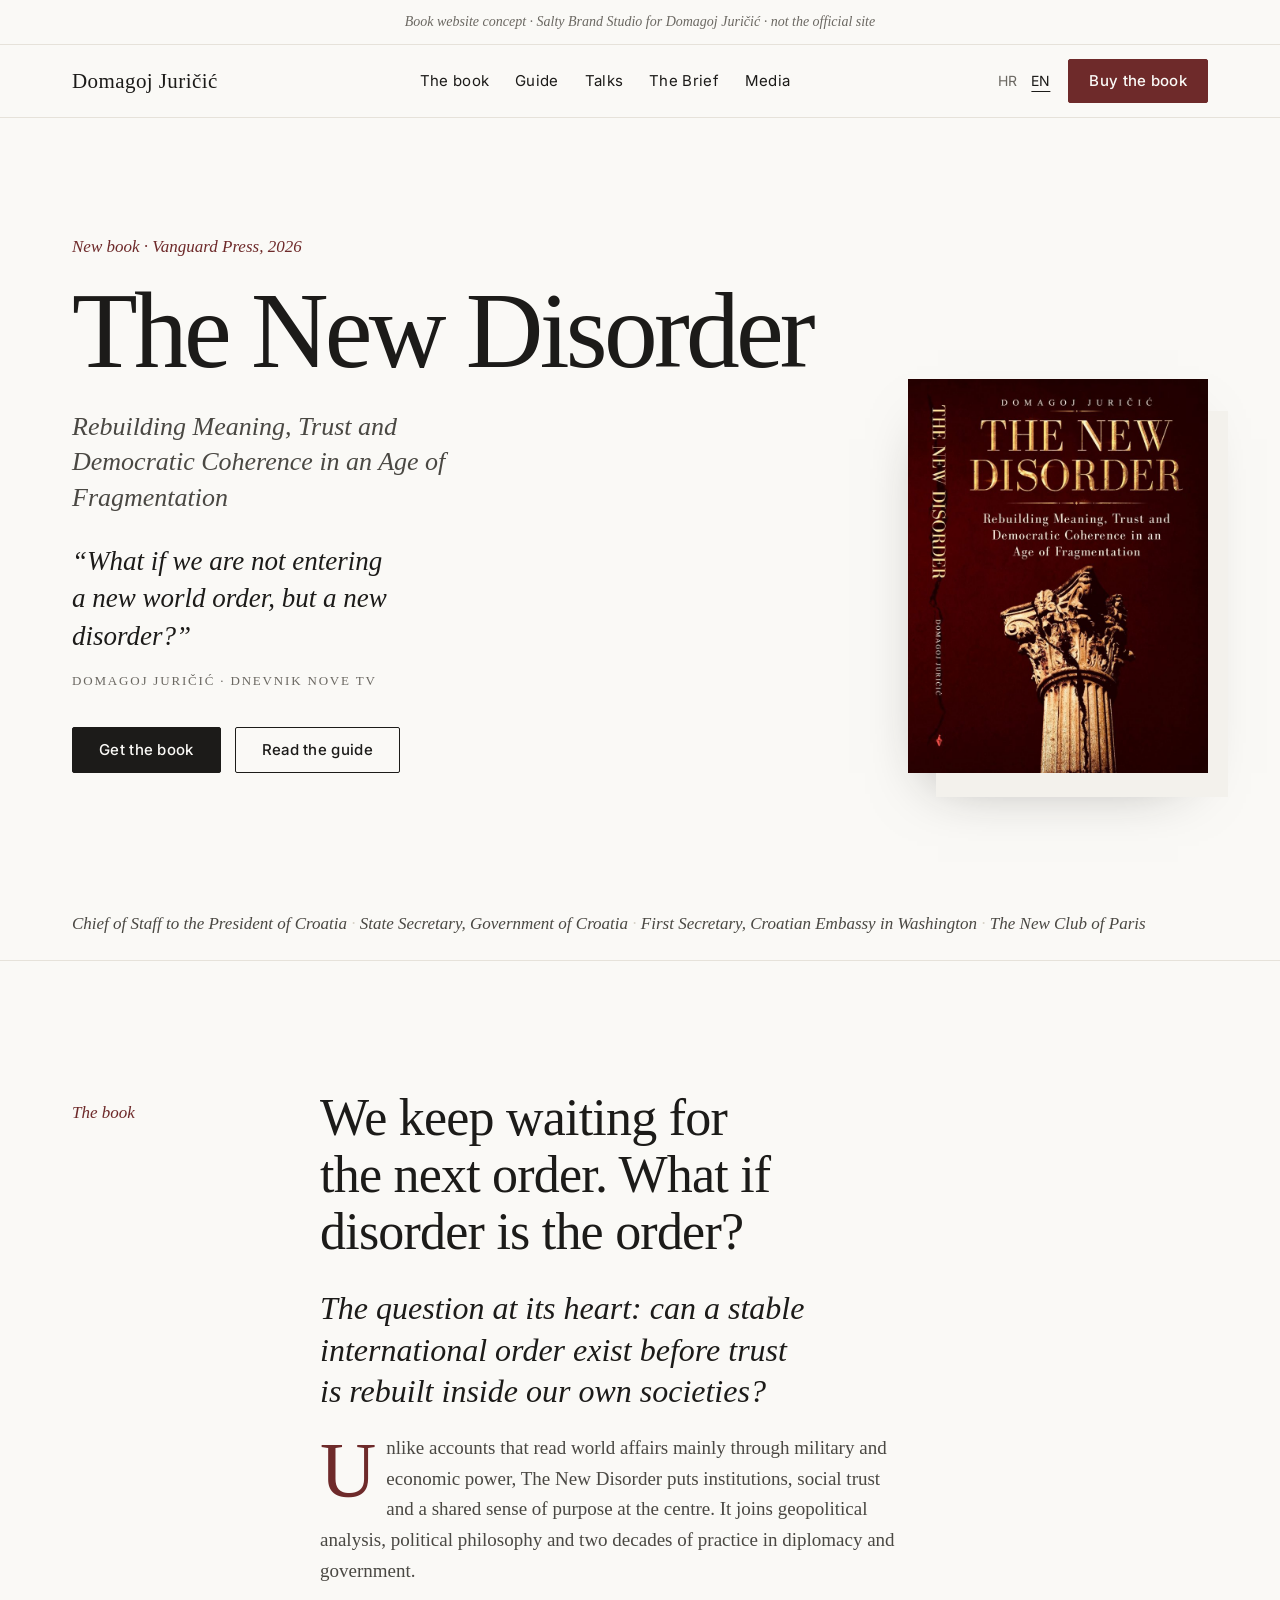
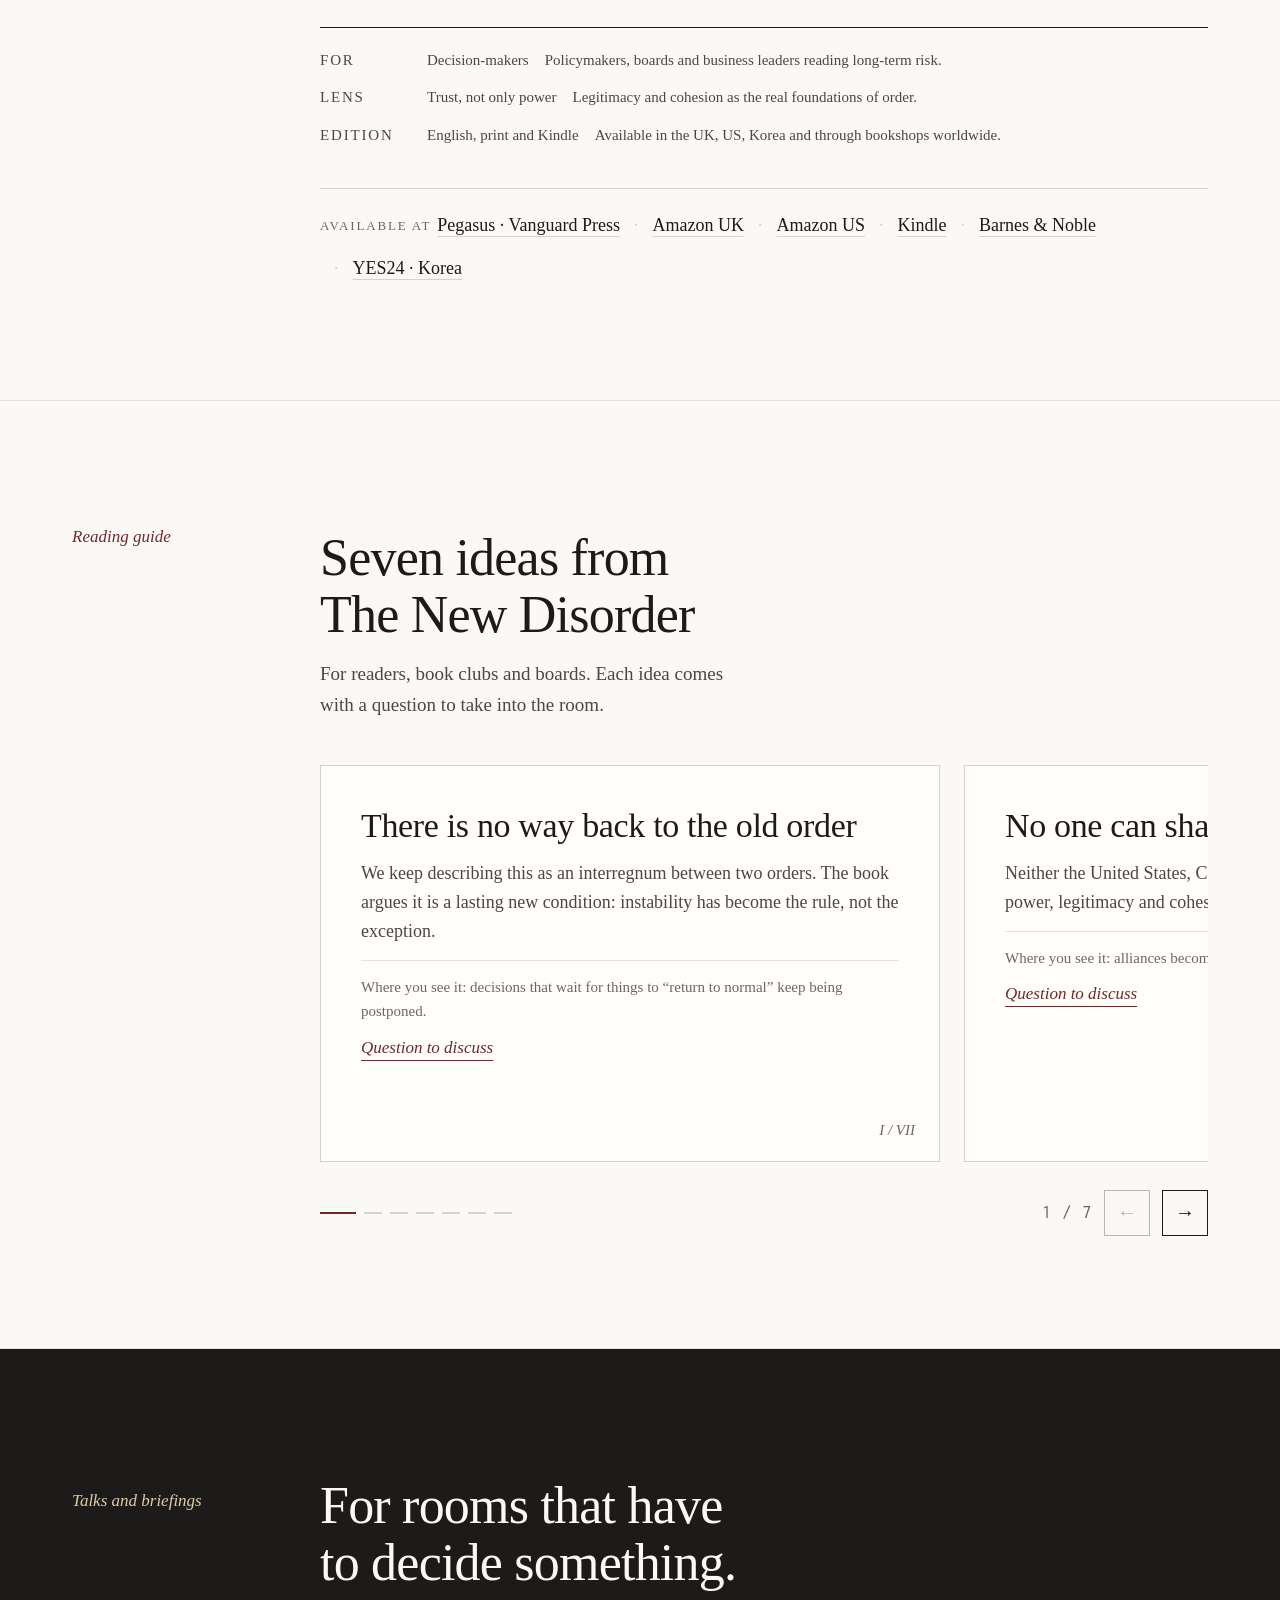
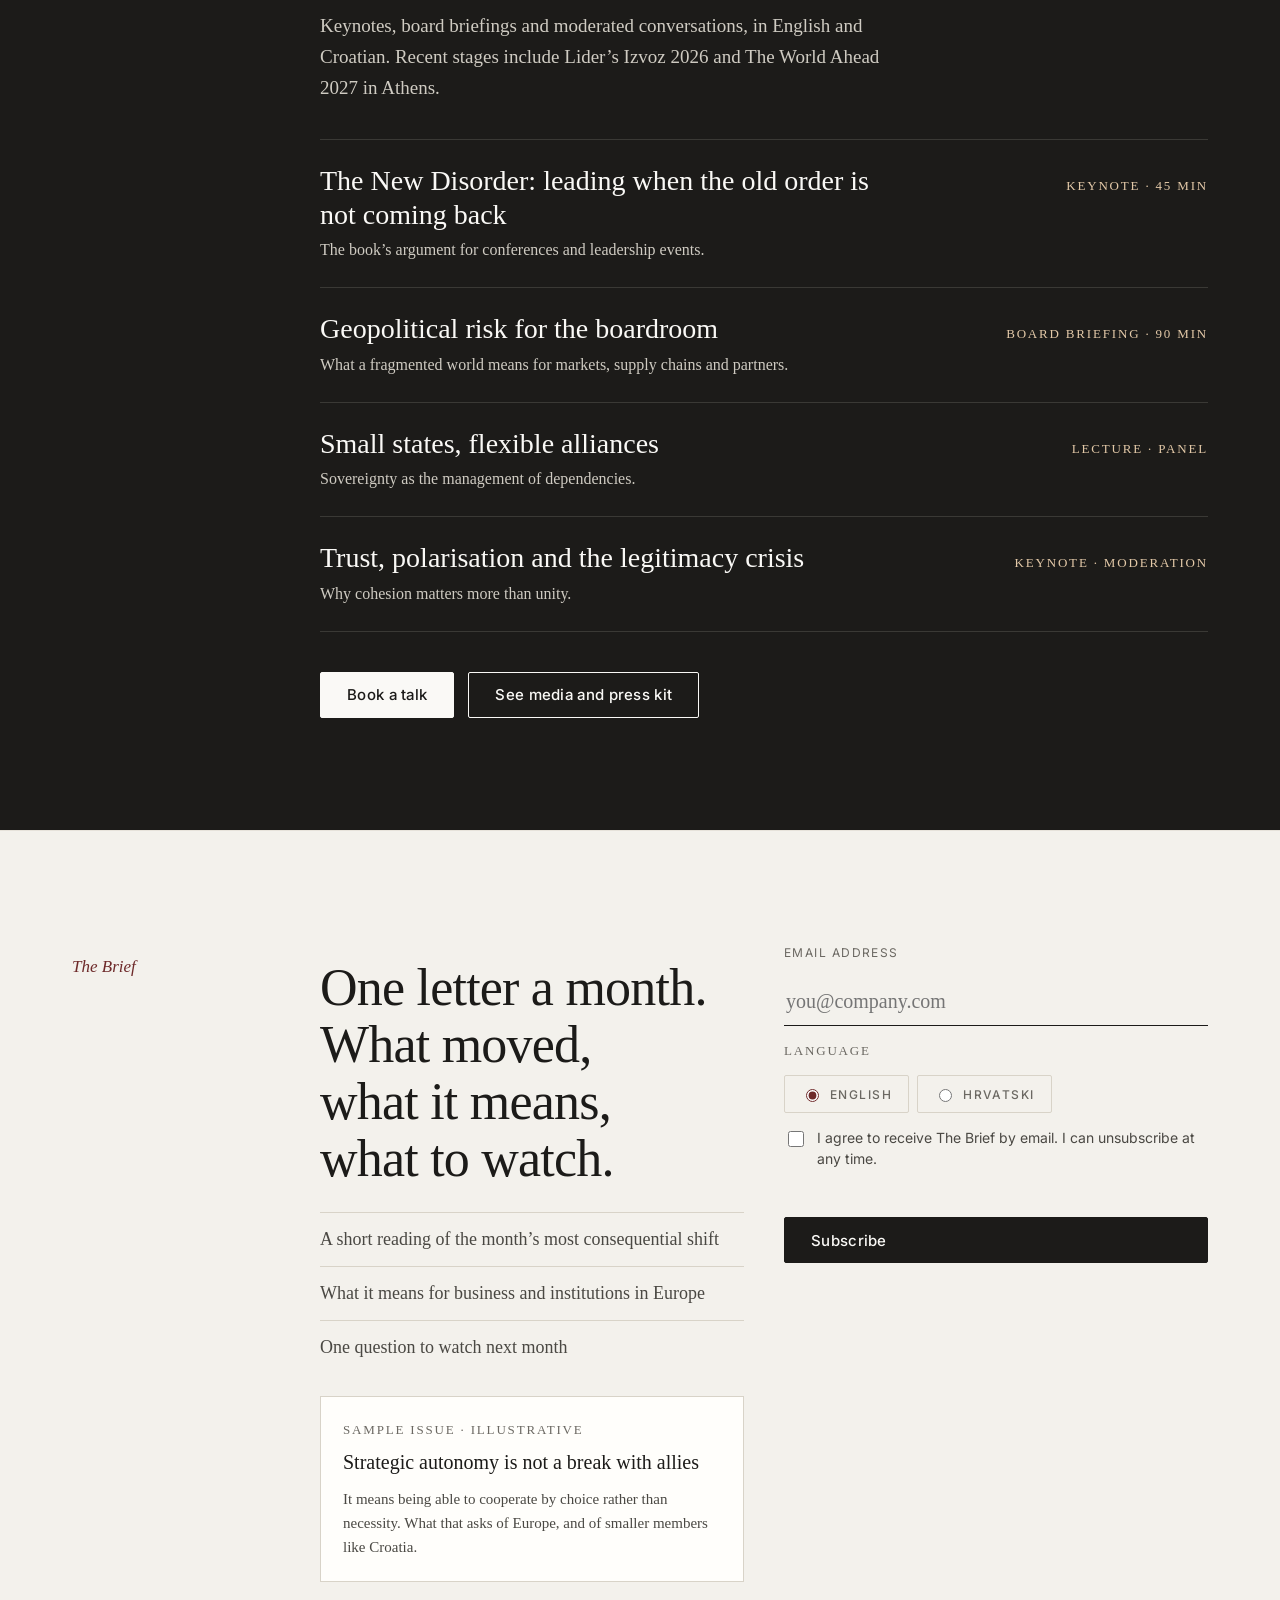
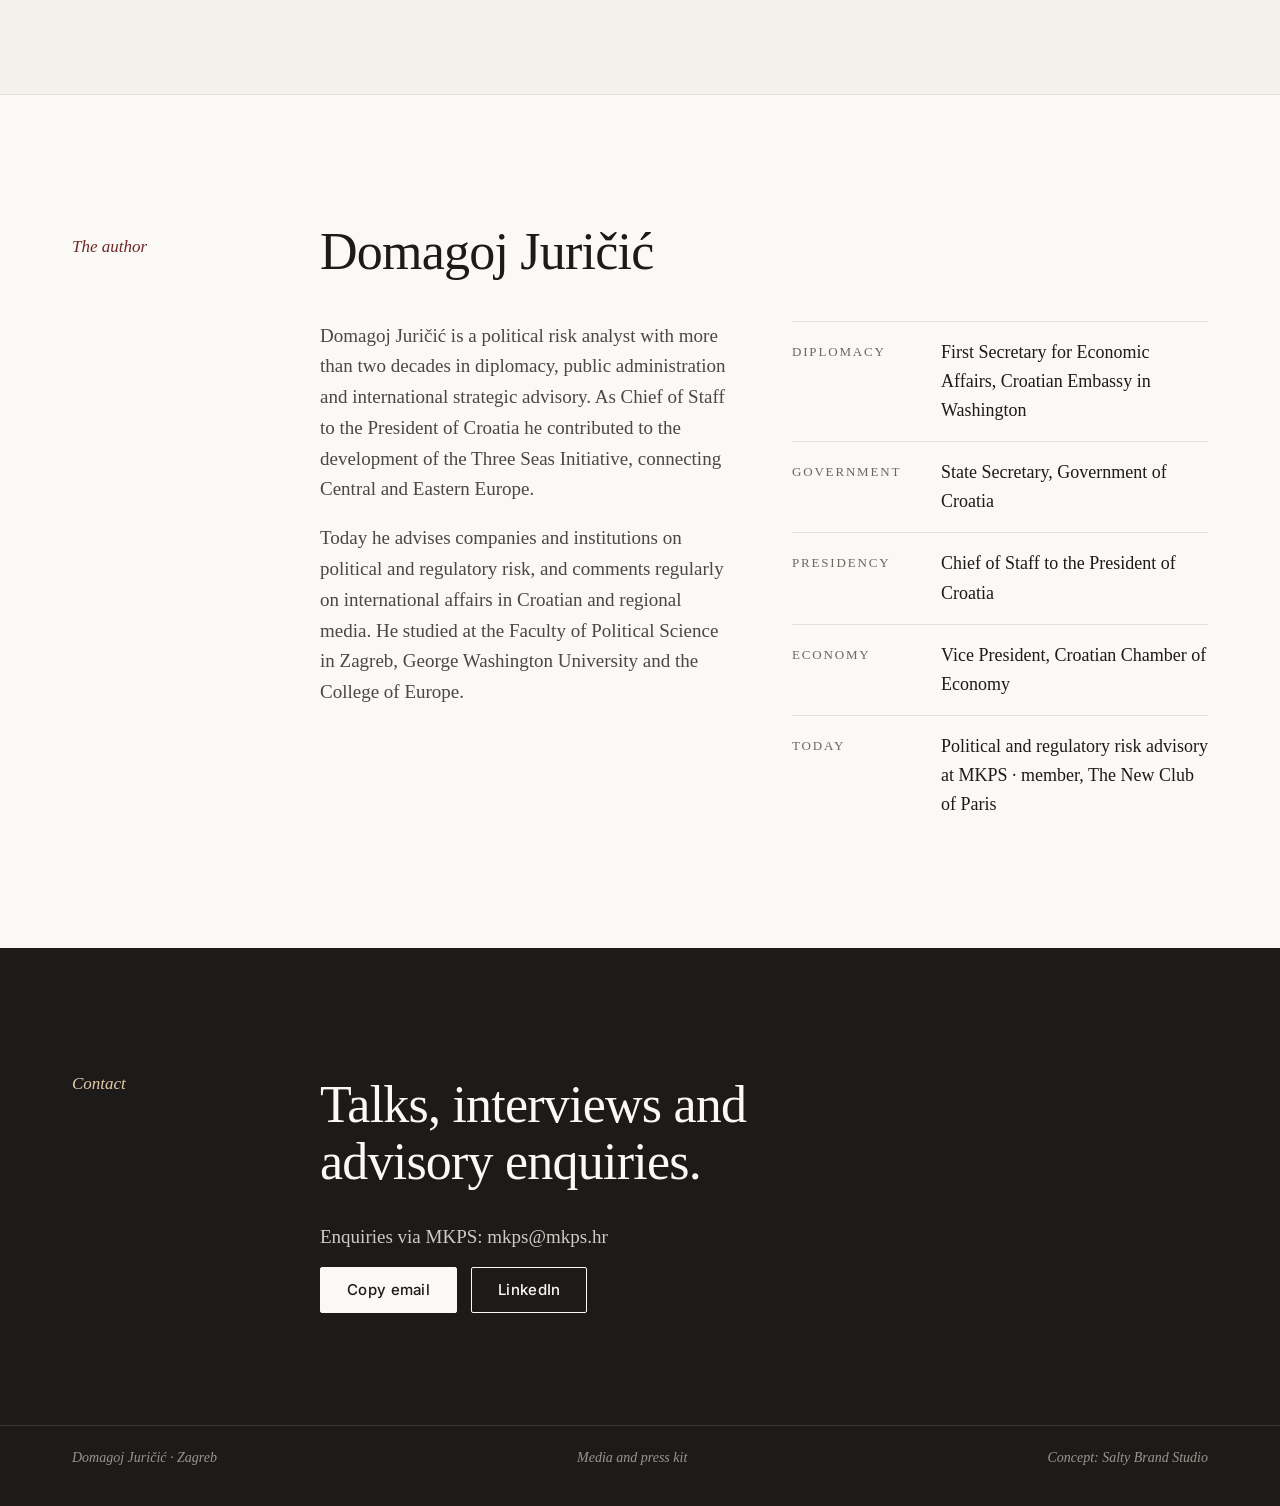
==== commit f07864d2: "Editorial design pass: serif body, margin labels, quieter components Co-Authored-By: Claude Opus 5.5" ====
--- a/index.html
+++ b/index.html
@@ -30,7 +30,6 @@
 </header>
 
 <section class="hero" id="top">
-<svg class="crack" viewBox="0 0 1440 760" preserveAspectRatio="none" aria-hidden="true"><path d="M1010 0 L996 70 L1018 120 L990 190 L1004 250 L978 330 L992 390 L966 470 L984 540 L958 620 L972 700 L960 760"/><path d="M992 390 L1060 430 L1100 420"/><path d="M978 330 L930 360 L900 352"/></svg>
 <div class="wrap">
 <div class="txt">
 <div class="k"><span lang="en">New book · Vanguard Press, 2026</span><span lang="hr">Nova knjiga · Vanguard Press, 2026.</span></div>
@@ -60,7 +59,7 @@
 
 <section class="band" id="book">
 <div class="wrap">
-<div class="k">01 · <span lang="en">The book</span><span lang="hr">Knjiga</span></div>
+<div class="k"><span lang="en">The book</span><span lang="hr">Knjiga</span></div>
 <h2 class="h2"><span lang="en">We keep waiting for the next order. What if disorder is the order?</span><span lang="hr">Stalno čekamo novi poredak. Što ako je nered sam taj poredak?</span></h2>
 <p class="lead"><span lang="en">The question at its heart: can a&#160;stable international order exist before trust is rebuilt inside our own societies?</span><span lang="hr">Pitanje u&#160;njezinu središtu: može li postojati stabilan međunarodni poredak prije nego što obnovimo povjerenje unutar vlastitih društava?</span></p>
 <p class="body"><span lang="en">Unlike accounts that read world affairs mainly through military and economic power, The New Disorder puts institutions, social trust and a&#160;shared sense of purpose at the centre. It joins geopolitical analysis, political philosophy and two decades of practice in diplomacy and government.</span><span lang="hr">Za razliku od analiza koje svijet čitaju ponajprije kroz vojnu i&#160;gospodarsku moć, The New Disorder u&#160;središte stavlja institucije, društveno povjerenje i&#160;osjećaj zajedničke svrhe. Spaja geopolitičku analizu, političku filozofiju i&#160;dva desetljeća prakse u&#160;diplomaciji i&#160;državnoj upravi.</span></p>
@@ -85,7 +84,7 @@
 <div class="wrap">
 <div class="g-head">
 <div>
-<div class="k">02 · <span lang="en">Reading guide</span><span lang="hr">Vodič kroz knjigu</span></div>
+<div class="k"><span lang="en">Reading guide</span><span lang="hr">Vodič kroz knjigu</span></div>
 <h2 class="h2"><span lang="en">Seven ideas from The New Disorder</span><span lang="hr">Sedam ideja iz knjige The New Disorder</span></h2>
 </div>
 <p><span lang="en">For readers, book clubs and boards. Each idea comes with a&#160;question to take into the room.</span><span lang="hr">Za čitatelje, klubove čitanja i&#160;uprave. Uz svaku ideju ide pitanje za raspravu.</span></p>
@@ -100,7 +99,7 @@
 
 <section class="band dark" id="talks">
 <div class="wrap">
-<div class="k">03 · <span lang="en">Talks and briefings</span><span lang="hr">Predavanja i&#160;brifinzi</span></div>
+<div class="k"><span lang="en">Talks and briefings</span><span lang="hr">Predavanja i&#160;brifinzi</span></div>
 <h2 class="h2"><span lang="en">For rooms that have to decide something.</span><span lang="hr">Za prostorije u&#160;kojima se mora nešto odlučiti.</span></h2>
 <p class="body" style="margin-top:20px"><span lang="en">Keynotes, board briefings and moderated conversations, in English and Croatian. Recent stages include Lider’s&#160;Izvoz 2026 and The World Ahead 2027 in Athens.</span><span lang="hr">Predavanja, brifinzi za uprave i&#160;moderirani razgovori, na engleskom i&#160;hrvatskom. Među nedavnim pozornicama su Liderov Izvoz 2026 i&#160;The World Ahead 2027 u&#160;Ateni.</span></p>
 <div class="topics">
@@ -117,7 +116,7 @@
 <div class="wrap">
 <div class="nl">
 <div>
-<div class="k">04 · The Brief</div>
+<div class="k">The Brief</div>
 <h2 class="h2"><span lang="en">One letter a&#160;month. What moved, what it means, what to watch.</span><span lang="hr">Jedno pismo mjesečno. Što se pomaknulo, što to znači, što pratiti.</span></h2>
 <ul>
 <li><span lang="en">A&#160;short reading of the month’s&#160;most consequential shift</span><span lang="hr">Kratko čitanje najvažnije promjene u&#160;mjesecu</span></li>
@@ -148,7 +147,7 @@
 
 <section class="band" id="author" style="border-top:1px solid var(--line)">
 <div class="wrap">
-<div class="k">05 · <span lang="en">The author</span><span lang="hr">Autor</span></div>
+<div class="k"><span lang="en">The author</span><span lang="hr">Autor</span></div>
 <h2 class="h2">Domagoj Juričić</h2>
 <div class="two">
 <div>
--- a/style.css
+++ b/style.css
@@ -144,3 +144,85 @@
 .pagehead h1{font-size:clamp(44px,6vw,80px);line-height:1.03;margin:18px 0 18px;letter-spacing:-.02em}
 nav a[aria-current=page]{color:var(--acc)}
 @media(max-width:700px){.tl li{grid-template-columns:minmax(0,1fr)}}
+
+/* ===== editorial pass: book-like, less template ===== */
+body{font-family:Georgia,'Times New Roman',serif;font-size:19px;line-height:1.62;font-feature-settings:"onum"}
+.k{font-family:Georgia,serif;font-style:italic;font-size:17px;letter-spacing:0;text-transform:none;color:var(--acc)}
+.dark .k{color:var(--gold)}
+.lbl{font-family:Georgia,serif;font-size:13px;letter-spacing:.14em;text-transform:uppercase;font-variant:normal;color:var(--soft)}
+.strip{font:italic 14px/1.4 Georgia,serif;letter-spacing:0;text-transform:none;background:var(--paper);color:var(--soft);border-bottom:1px solid var(--line)}
+header{background:var(--paper)}
+header nav{font:15px Inter,sans-serif;letter-spacing:.02em}
+.brand{font-size:21px;letter-spacing:.02em}
+.lang{border:0;border-radius:0;gap:2px}
+.lang button{padding:8px 6px;font:14px Inter,sans-serif;color:var(--soft);background:none!important}
+.lang button[aria-pressed=true]{color:var(--ink);text-decoration:underline;text-underline-offset:5px}
+.btn{border-radius:2px;font-family:Inter,sans-serif;font-size:15px;letter-spacing:.02em;min-height:46px}
+.btn.fill{background:var(--ink);border-color:var(--ink)}
+header .btn.fill{background:var(--acc);border-color:var(--acc)}
+.hero .wrap{padding-top:clamp(64px,9vw,120px);padding-bottom:clamp(64px,9vw,120px);align-items:flex-end}
+.hero h1{font-size:clamp(56px,8.4vw,124px);line-height:.94;letter-spacing:-.035em;margin:20px 0 28px}
+.hero .sub{font-style:italic;color:var(--body)}
+.cover{width:min(100%,380px);border-radius:0;box-shadow:24px 28px 0 -4px var(--paper2),0 30px 60px -30px rgba(28,27,25,.5)}
+.quote p{font-size:clamp(22px,2.2vw,27px)}
+.cred{background:none;border-top:0}
+.cred .wrap{display:block;padding-top:22px;padding-bottom:22px;font-style:italic;color:var(--body);font-size:17px}
+.cred .wrap>div{display:inline}
+.cred .wrap>div+div::before{content:"  ·  ";color:var(--line2)}
+.cred .lbl{display:none}
+.cred p{display:inline;margin:0;font-size:inherit}
+.h2{font-size:clamp(34px,4.2vw,52px);letter-spacing:-.015em}
+.lead{font-style:italic}
+#book .body::first-letter{float:left;font-size:4.1em;line-height:.82;padding:6px 10px 0 0;color:var(--acc)}
+.facts{display:block;margin-top:40px;border-top:1px solid var(--ink);padding-top:18px}
+.fact{border:0;padding:0;margin:0 0 10px;display:flex;flex-wrap:wrap;gap:4px 16px;align-items:baseline}
+.fact .lbl{min-width:7em}
+.fact b{display:inline;font-size:19px;margin:0}
+.fact>span{font-size:17px}
+.buy{border-top:1px solid var(--line2);padding-top:18px;gap:6px 0}
+.pill{border:0;border-radius:0;background:none;padding:4px 0;font-size:18px;text-decoration:underline;text-decoration-color:var(--line2);text-underline-offset:5px}
+.pill+.pill::before{content:"·";display:inline-block;margin:0 14px;color:var(--line2);text-decoration:none}
+.pill:hover{text-decoration-color:var(--acc)}
+#guide{background:var(--paper)}
+.card{border-radius:0;box-shadow:none;border:1px solid var(--line2);background:#FFFEFB;position:relative;padding-bottom:56px}
+.card .num{position:absolute;bottom:18px;right:24px;font-family:Georgia,serif;font-style:italic;letter-spacing:0;font-size:15px}
+.card h3{font-size:clamp(26px,2.8vw,34px);letter-spacing:-.01em}
+.card p{font-size:18px}
+.q-t{border:0;border-radius:0;padding:0 0 2px;border-bottom:1px solid currentColor;font:italic 17px Georgia,serif}
+.q-a{border-radius:0;background:none;border-left:2px solid var(--acc);padding:4px 0 4px 18px;font-style:italic}
+.nav-b{border-radius:0;width:44px;height:44px}
+.dots button{border-radius:0;width:18px;height:2px;background:var(--line2)}
+.dots button[aria-current=true]{width:36px;height:2px;border-radius:0}
+.topics{display:block;margin-top:36px;border-top:1px solid var(--dline)}
+.topic{background:none;border:0;border-bottom:1px solid var(--dline);border-radius:0;padding:24px 0;display:grid;grid-template-columns:minmax(0,1fr) minmax(0,16em);gap:6px 32px;align-items:baseline}
+.topic .lbl{grid-column:2;grid-row:1;text-align:right}
+.topic h3{grid-column:1;grid-row:1;font-size:clamp(22px,2.4vw,28px)}
+.topic p{grid-column:1;font-size:16px}
+#brief{background:var(--paper2);border-top:1px solid var(--line)}
+.nl{background:none;border:0;border-radius:0;box-shadow:none;padding:0}
+.nl ul{counter-reset:n}
+.nl li{border-top:1px solid var(--line2);font-size:18px}
+.sample{border-radius:0;background:#FFFEFB;border:1px solid var(--line2)}
+form.sub label,.seg label{font-family:Inter,sans-serif}
+form.sub input[type=email]{border:0;border-bottom:1px solid var(--ink);border-radius:0;background:transparent;padding:0 2px;font-family:Georgia,serif;font-size:20px}
+.seg label{border-radius:2px}
+.roles li{border-top-color:var(--line)}
+.roles li>span:last-child{font-size:18px}
+.tl .date{font-family:Georgia,serif;font-style:italic;font-size:16px;letter-spacing:0}
+.tl .out{font-family:Inter,sans-serif;font-size:12px}
+.tl a.go{font-family:Inter,sans-serif}
+.chips{gap:0 26px;border-bottom:1px solid var(--line2)}
+.chip{border:0;border-radius:0;background:none;padding:12px 0;border-bottom:2px solid transparent;margin-bottom:-1px;font-family:Inter,sans-serif;color:var(--soft)}
+.chip[aria-pressed=true]{background:none;color:var(--ink);border-bottom-color:var(--acc)}
+.kit .card{padding-bottom:28px}
+.kit pre{border-radius:0;background:none;padding:0;font-family:Georgia,serif;font-size:17px}
+.small-btn{border-radius:2px;font-family:Inter,sans-serif}
+.mlist a span:first-child{font-size:24px}
+footer .wrap{font:italic 14px Georgia,serif;letter-spacing:0;text-transform:none}
+.pagehead h1{letter-spacing:-.035em;line-height:.96}
+@media(min-width:1100px){
+  .band>.wrap{position:relative;padding-left:280px}
+  .band>.wrap .k:first-child,.band>.wrap>div:first-child>.k:first-child,.g-head .k,.nl .k{position:absolute;left:32px;top:10px;width:200px}
+  #contact .wrap,#mcontact .wrap{padding-left:280px}
+}
+@media(max-width:600px){body{font-size:18px}.topic{grid-template-columns:minmax(0,1fr)}.topic .lbl{grid-column:1;grid-row:auto;text-align:left}.pill+.pill::before{margin:0 8px}}
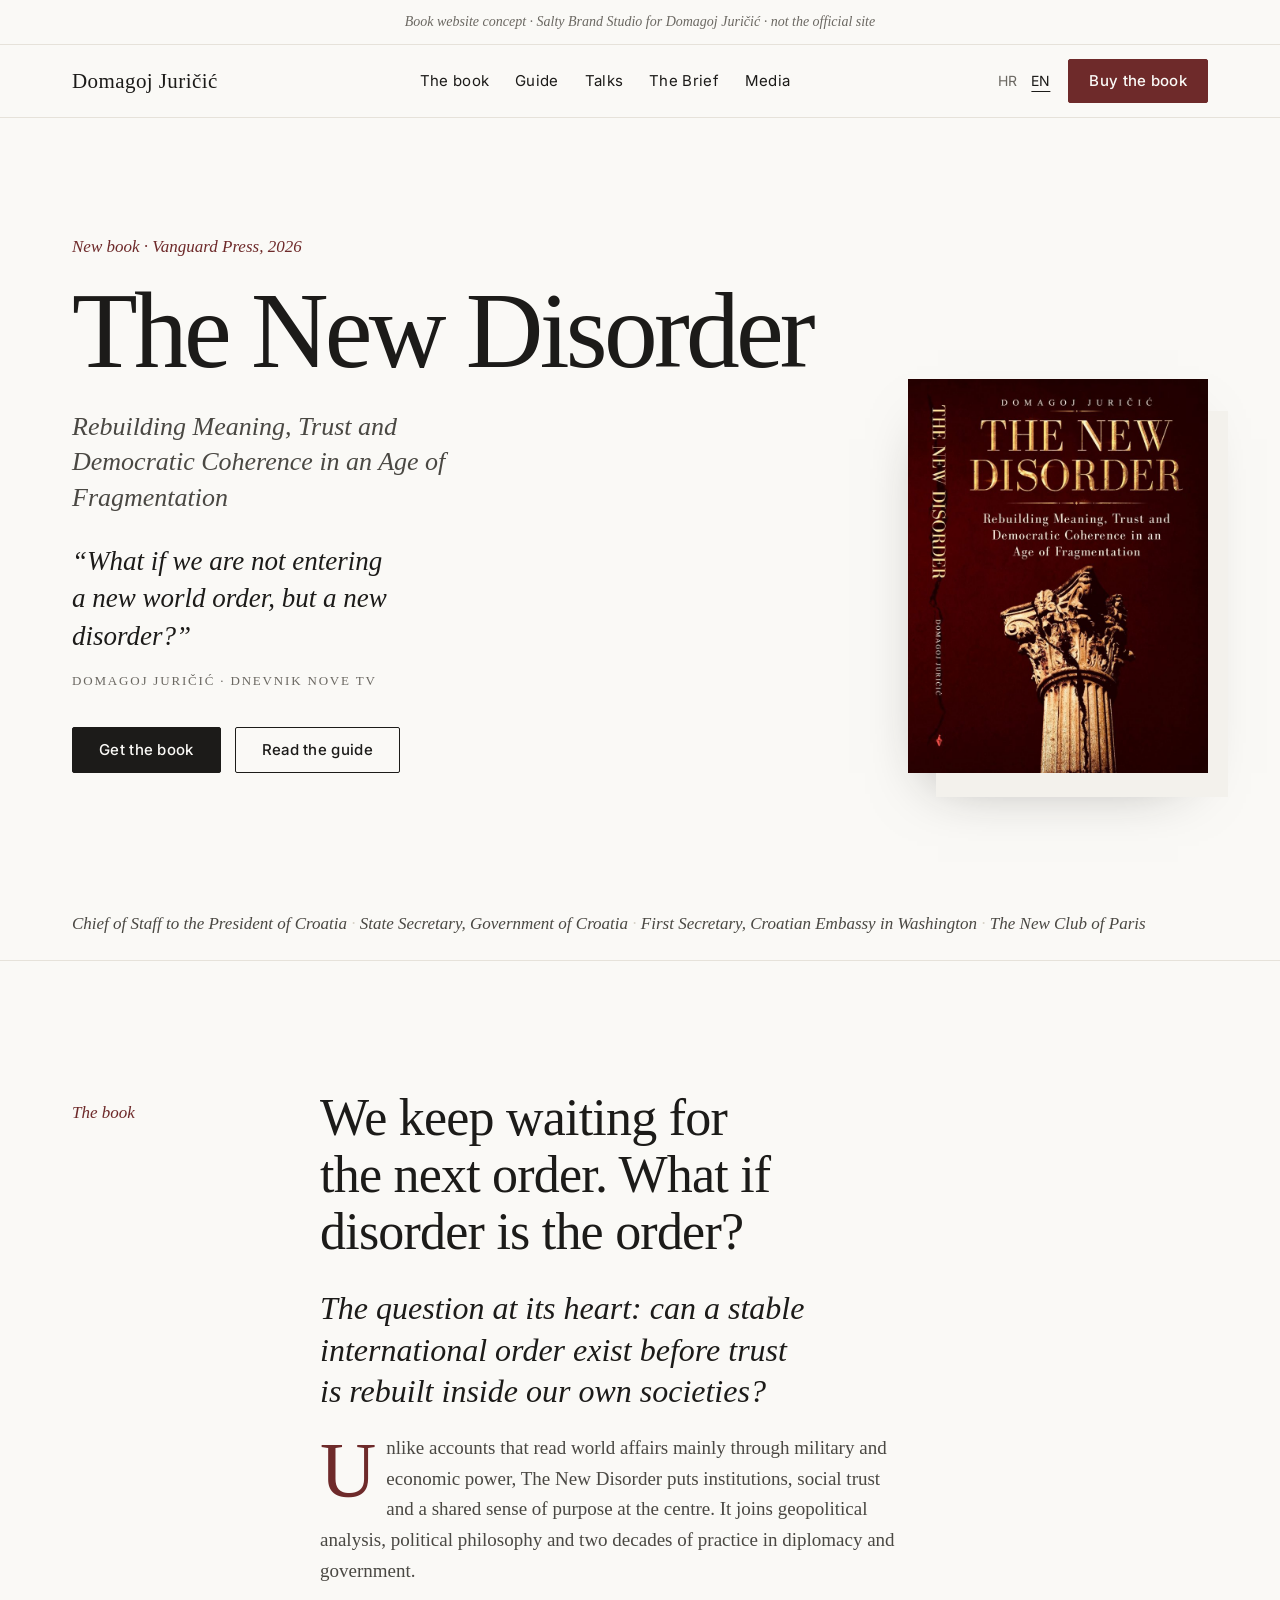
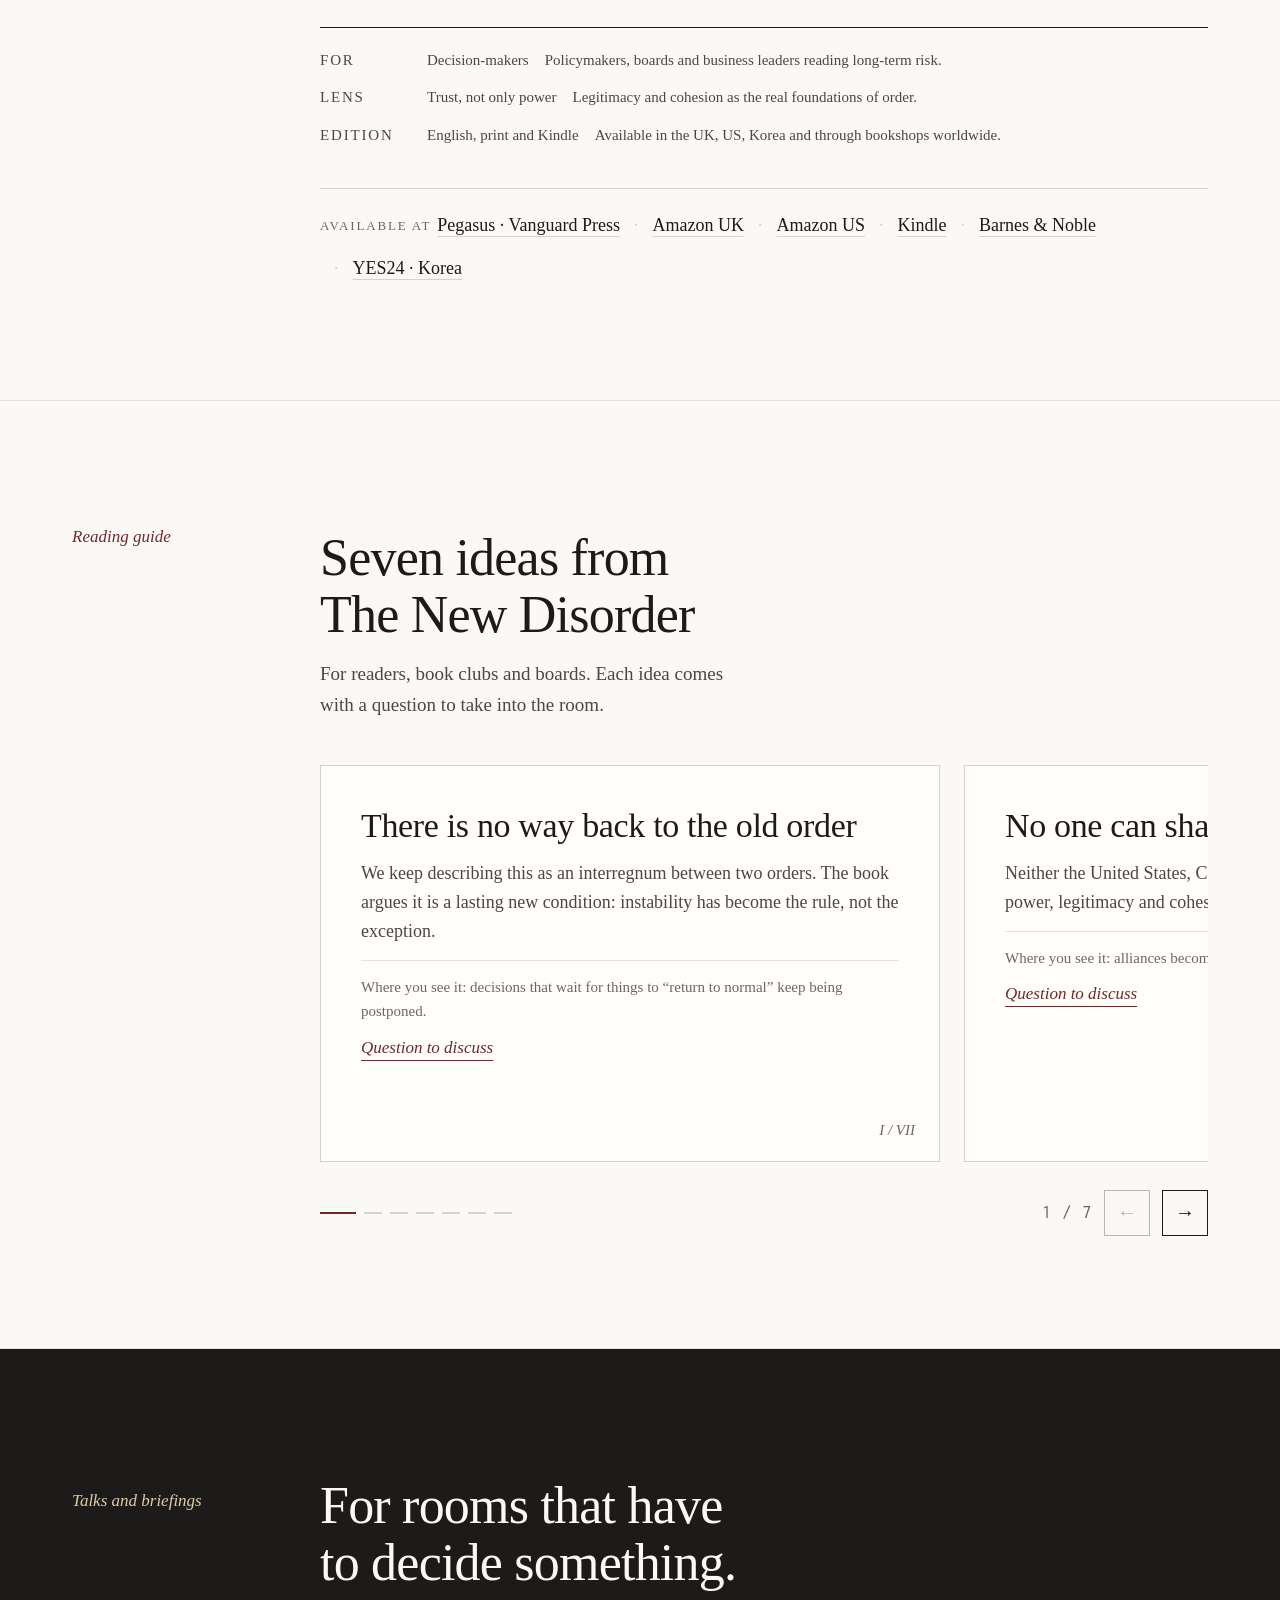
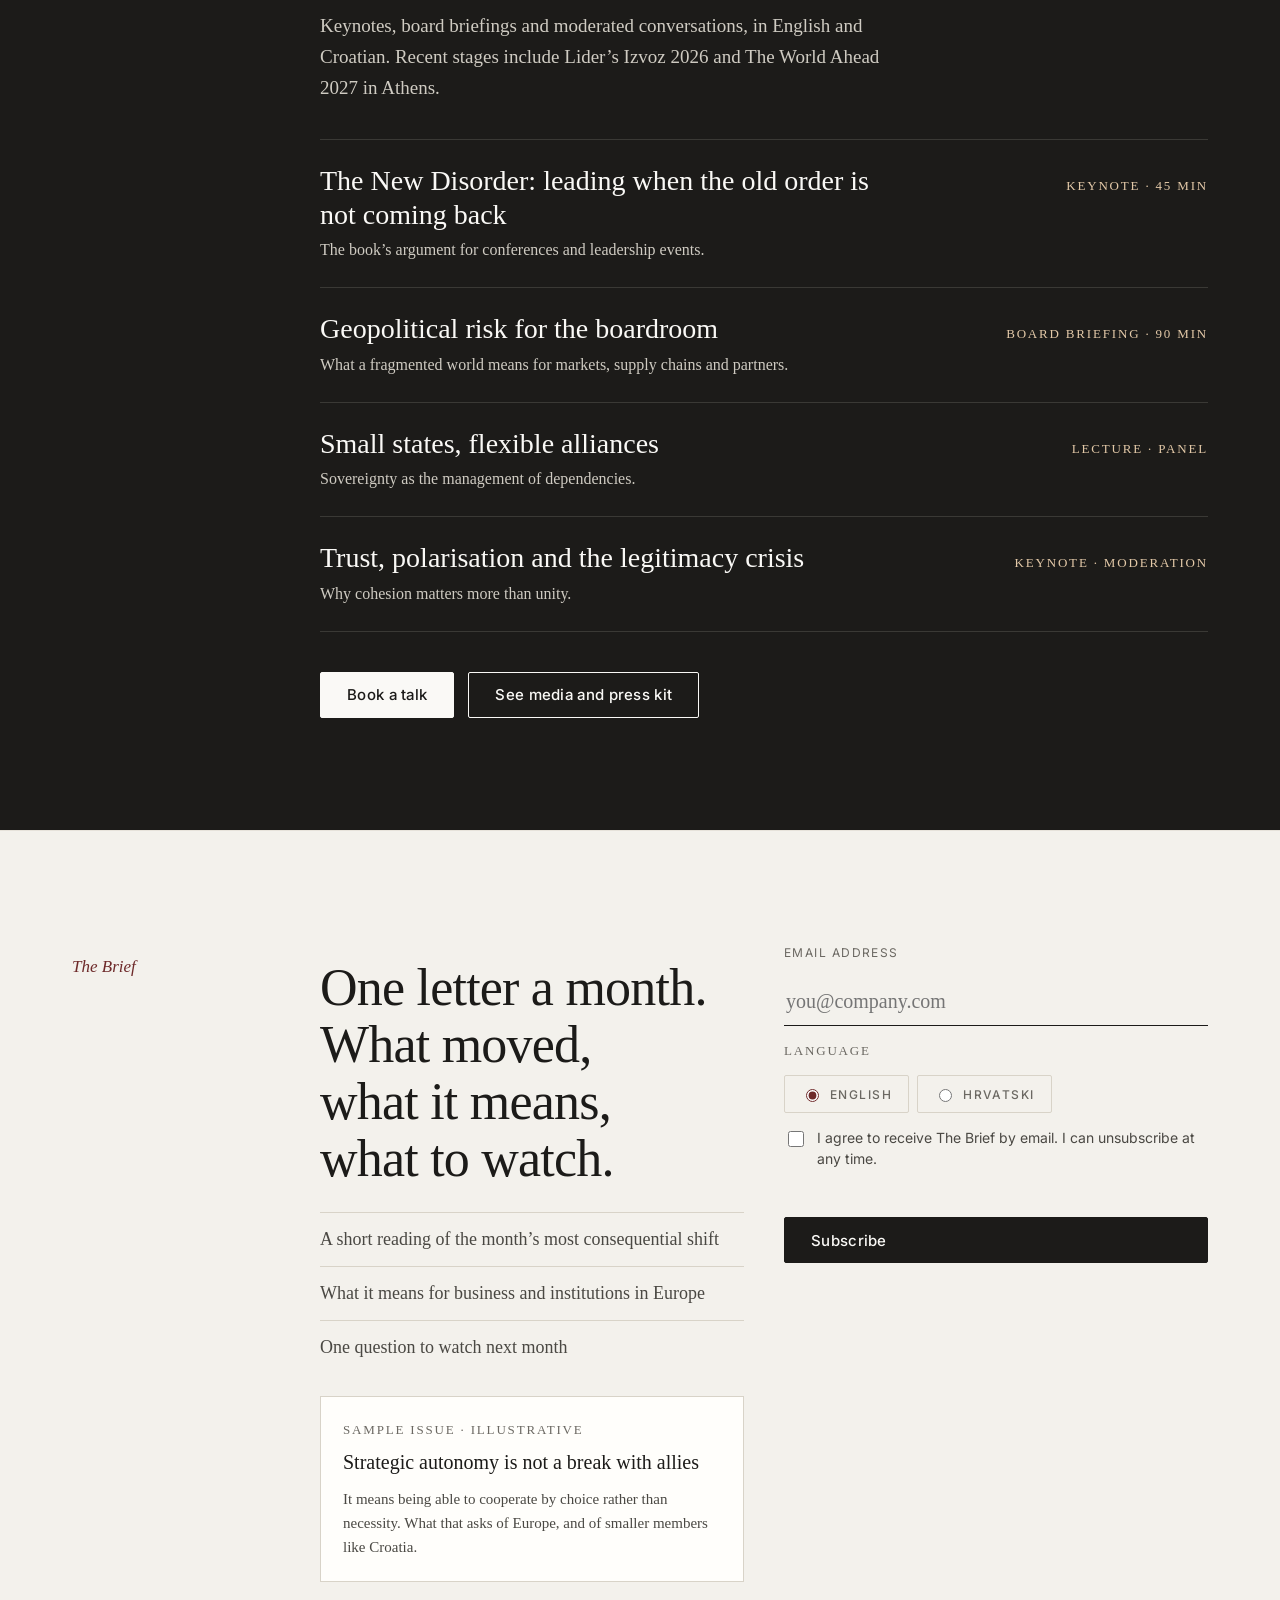
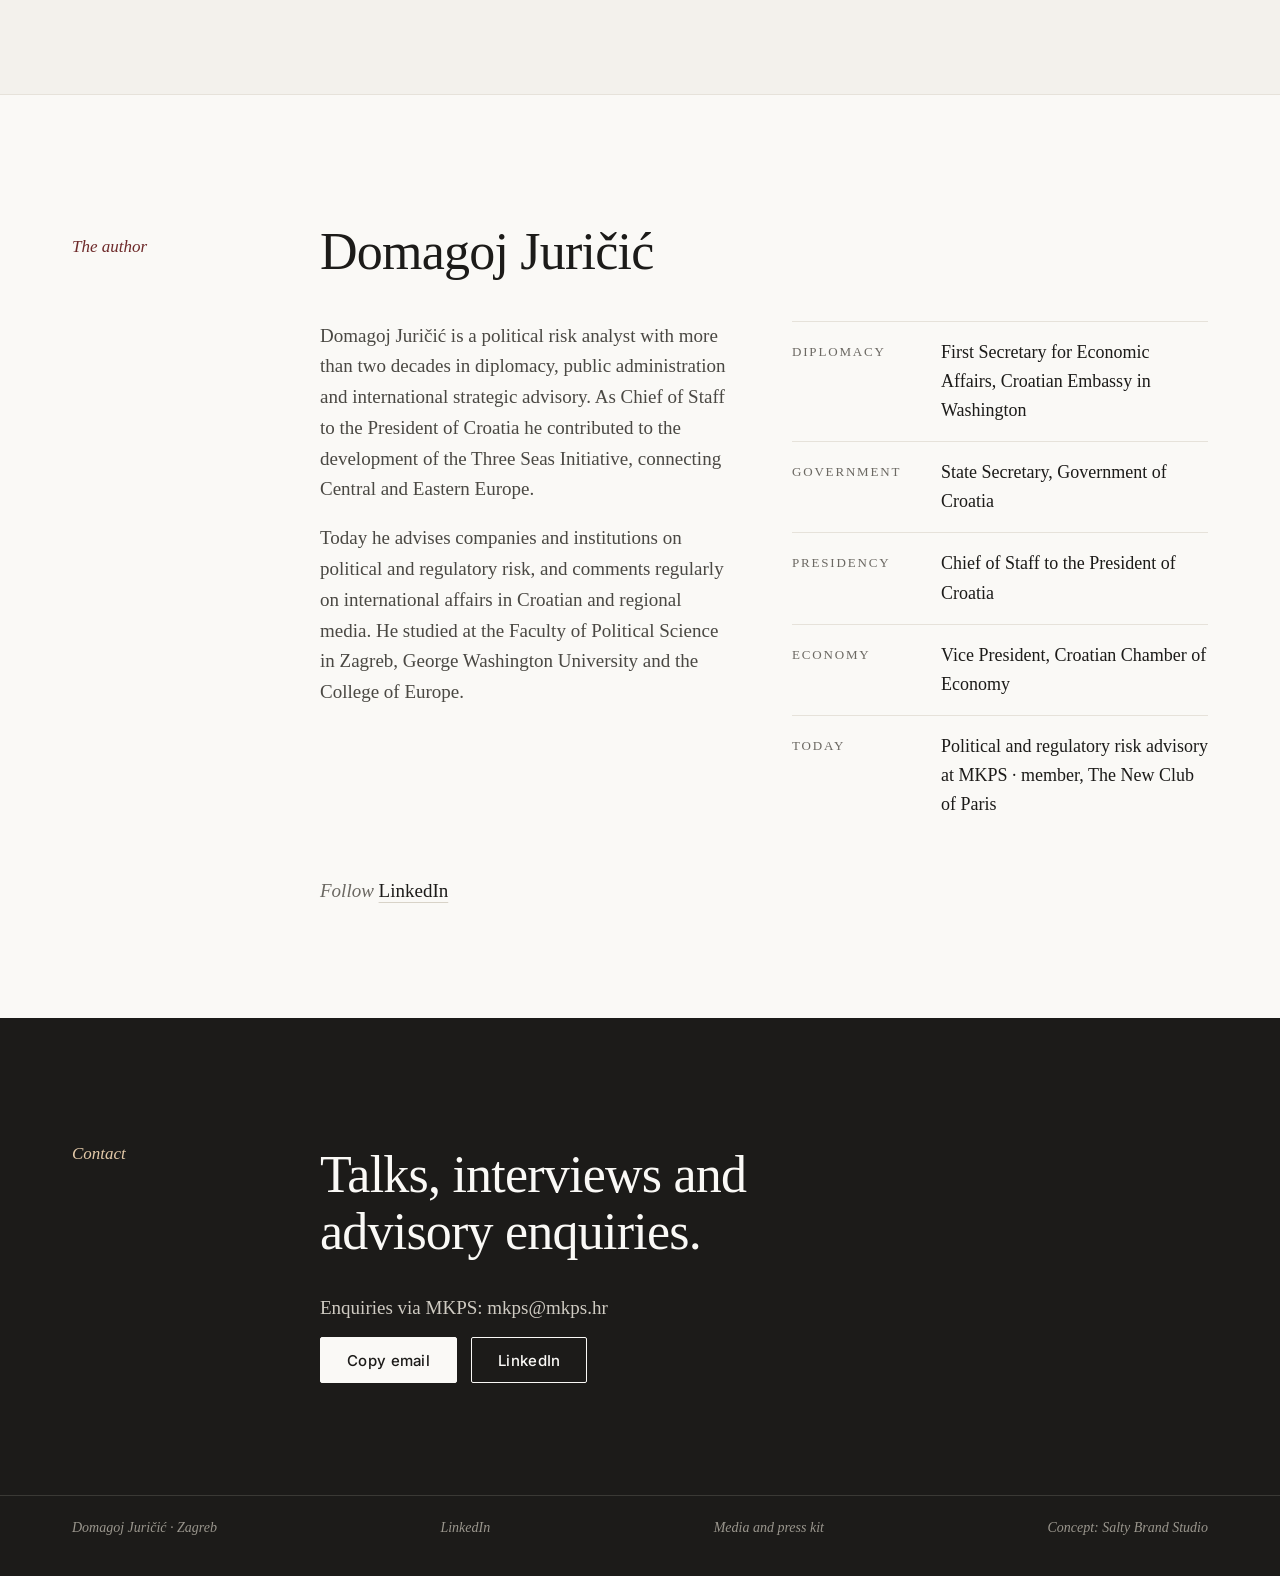
==== commit 2e1521aa: "Add LinkedIn links Co-Authored-By: Claude Opus 5.5 <noreply@anthropic.com> Claude-Session: https://c" ====
--- a/index.html
+++ b/index.html
@@ -162,6 +162,7 @@
 <li><span class="lbl"><span lang="en">Today</span><span lang="hr">Danas</span></span><span><span lang="en">Political and regulatory risk advisory at MKPS · member, The New Club of Paris</span><span lang="hr">savjetovanje o&#160;političkim i&#160;regulatornim rizicima u&#160;MKPS-u&#160;· član mreže The New Club of Paris</span></span></li>
 </ul>
 </div>
+<p class="follow"><span lang="en">Follow</span><span lang="hr">Pratite</span> <a href="https://hr.linkedin.com/in/djuricic">LinkedIn</a></p>
 </div>
 </section>
 
@@ -177,7 +178,7 @@
 </div>
 </div>
 </section>
-<footer class="dark"><div class="wrap"><span>Domagoj Juričić · Zagreb</span><a href="mediji.html" style="text-decoration:none"><span lang="en">Media and press kit</span><span lang="hr">Mediji i&#160;press paket</span></a><span lang="en">Concept: Salty Brand Studio</span><span lang="hr">Koncept: Salty Brand Studio</span></div></footer>
+<footer class="dark"><div class="wrap"><span>Domagoj Juričić · Zagreb</span><span class="social"><a href="https://hr.linkedin.com/in/djuricic">LinkedIn</a></span><a href="mediji.html" style="text-decoration:none"><span lang="en">Media and press kit</span><span lang="hr">Mediji i&#160;press paket</span></a><span lang="en">Concept: Salty Brand Studio</span><span lang="hr">Koncept: Salty Brand Studio</span></div></footer>
 <div class="toast" id="toast" role="status" aria-live="polite"></div>
 <script src="main.js"></script>
 </body>
--- a/style.css
+++ b/style.css
@@ -226,3 +226,7 @@
   #contact .wrap,#mcontact .wrap{padding-left:280px}
 }
 @media(max-width:600px){body{font-size:18px}.topic{grid-template-columns:minmax(0,1fr)}.topic .lbl{grid-column:1;grid-row:auto;text-align:left}.pill+.pill::before{margin:0 8px}}
+.social a{text-decoration:none;color:inherit}.social a+a::before{content:"·";margin:0 10px}
+.follow{margin:40px 0 0;font-style:italic;color:var(--soft)}
+.follow a{font-style:normal;color:var(--ink);text-underline-offset:5px;text-decoration-color:var(--line2)}
+.follow a+a::before{content:"·";display:inline-block;margin:0 10px;color:var(--line2)}
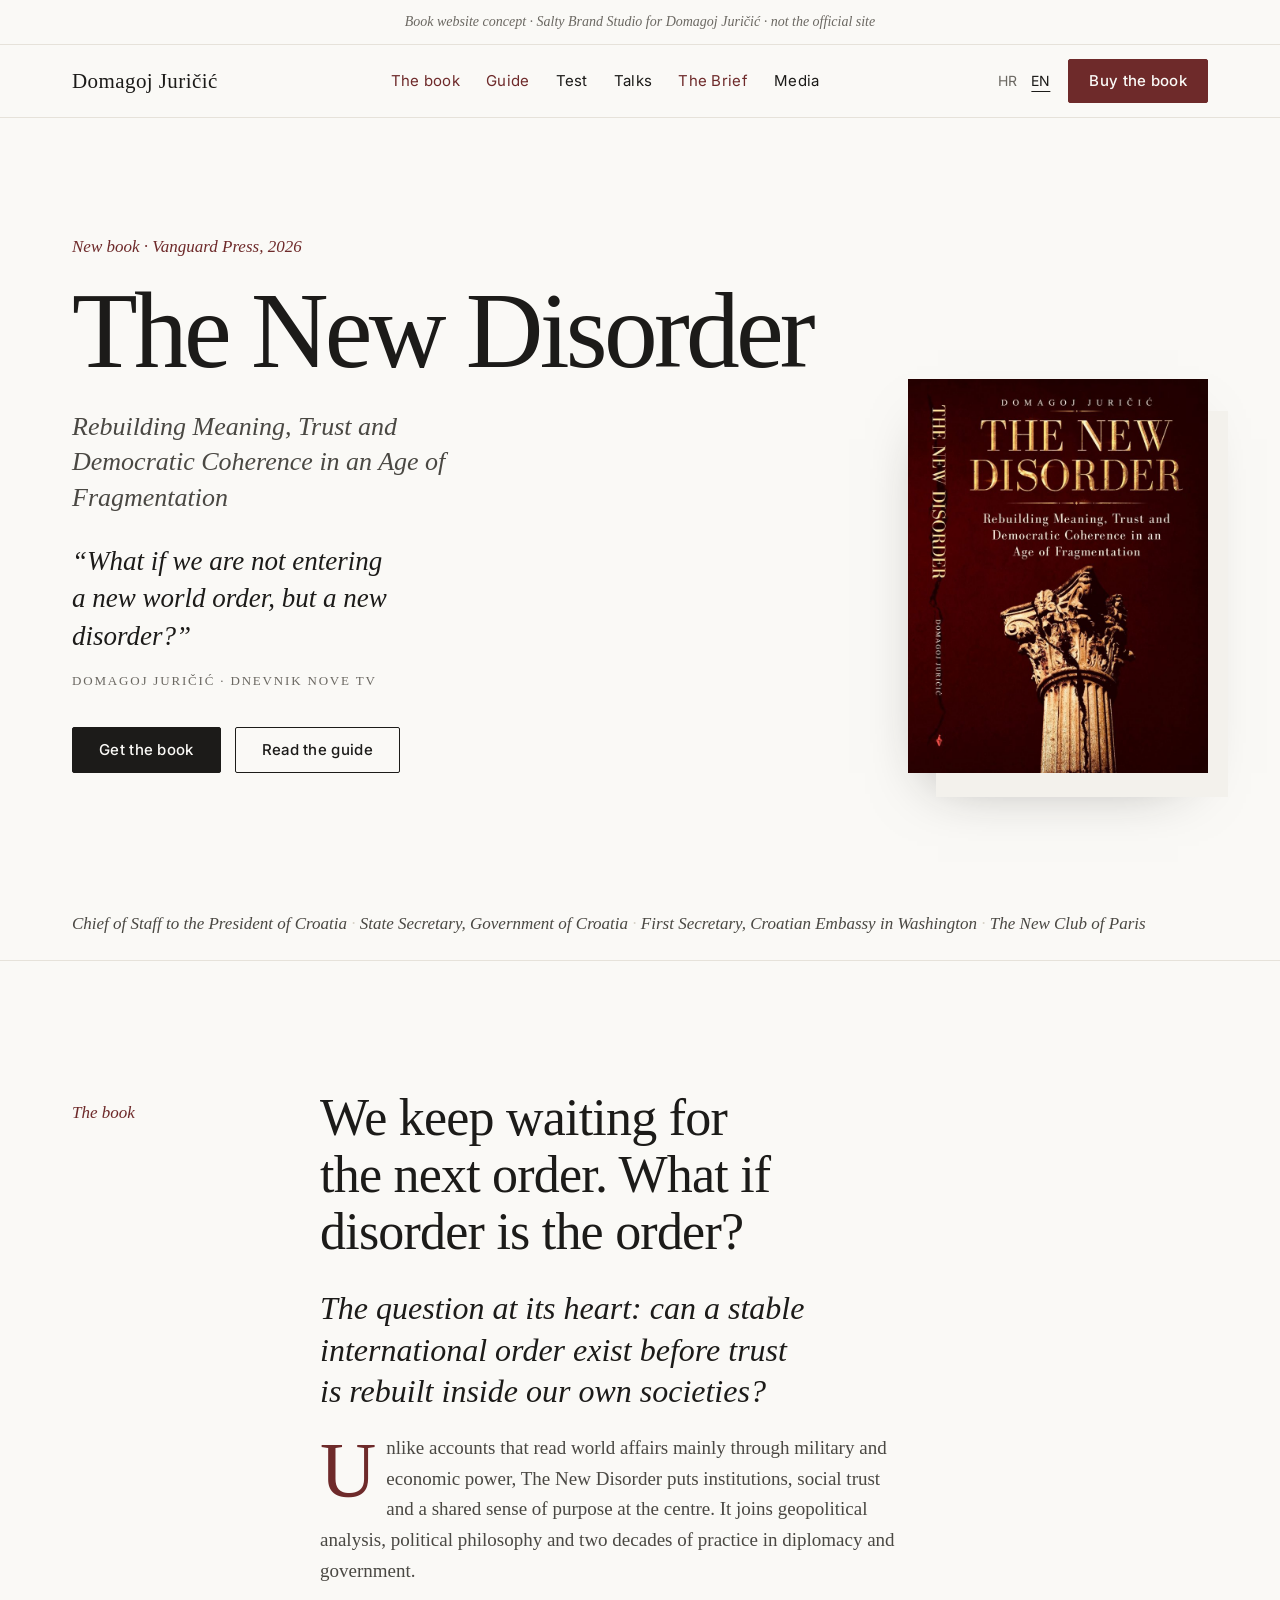
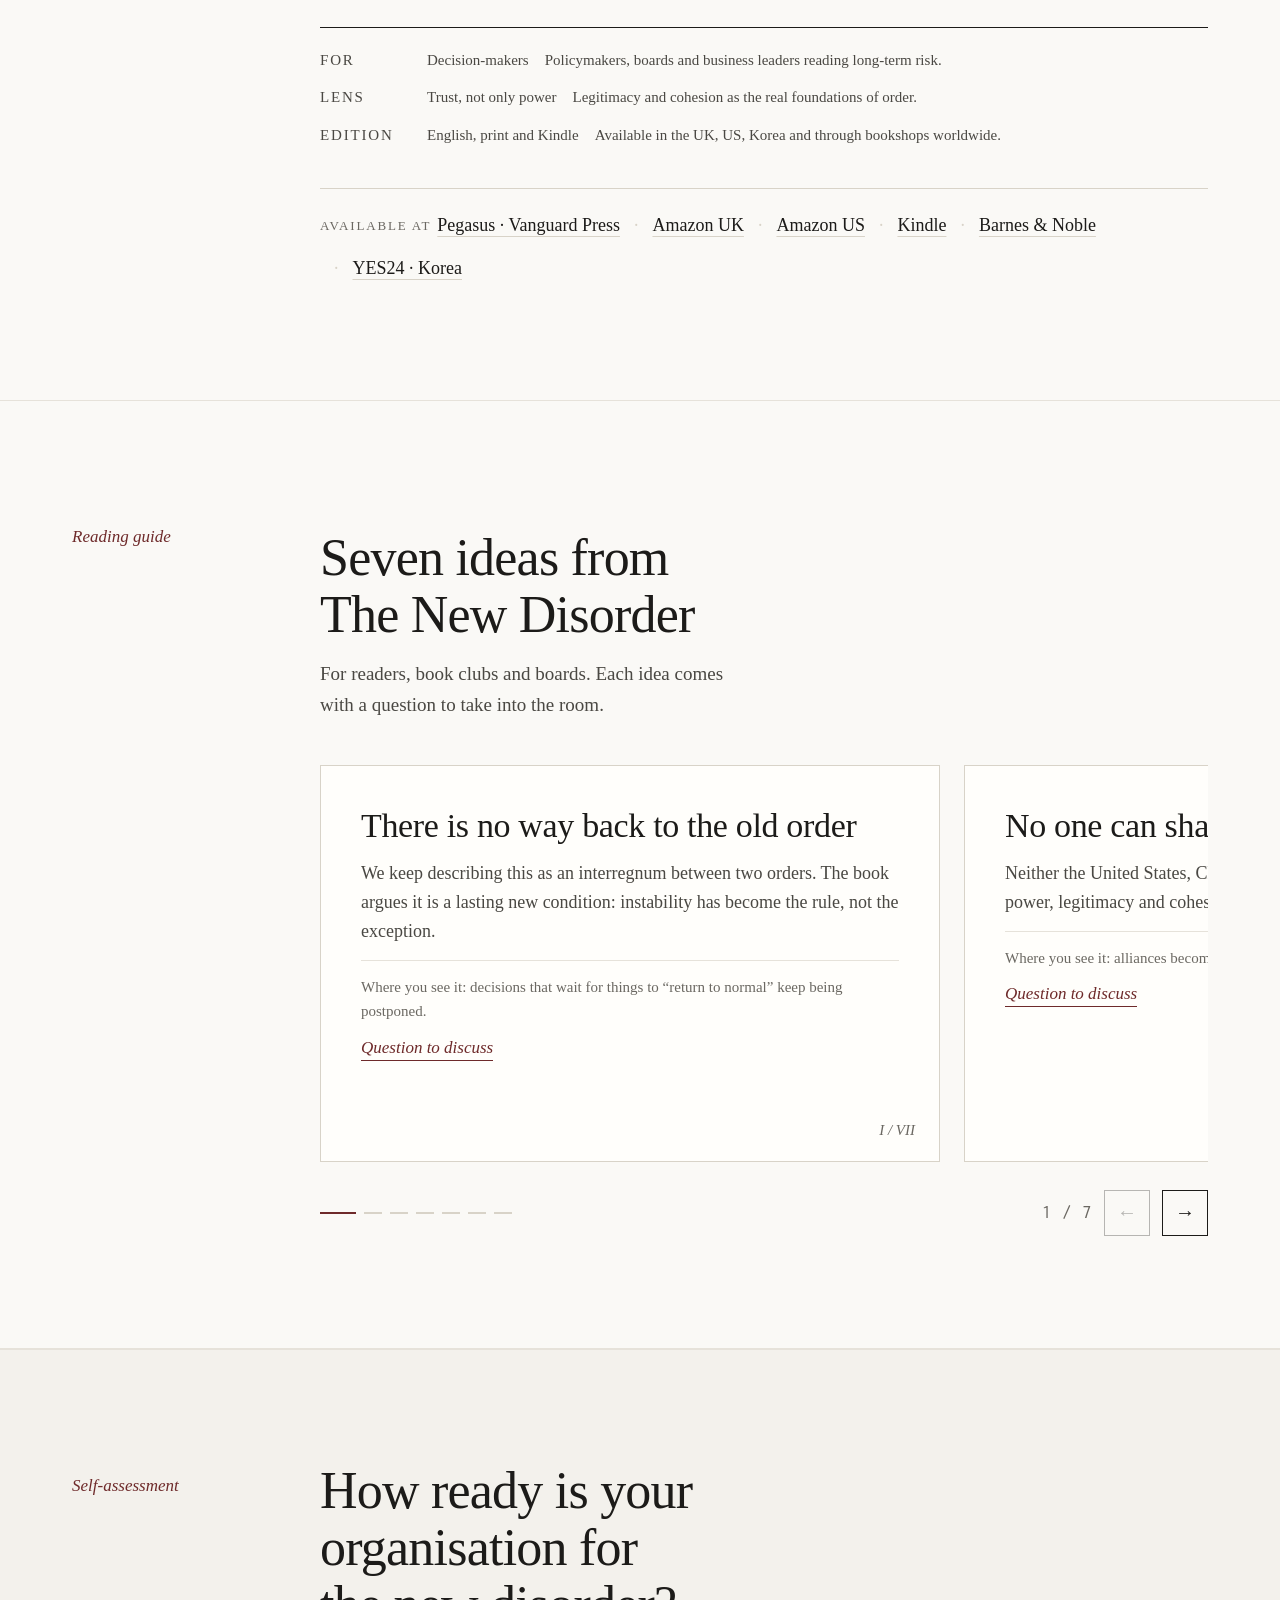
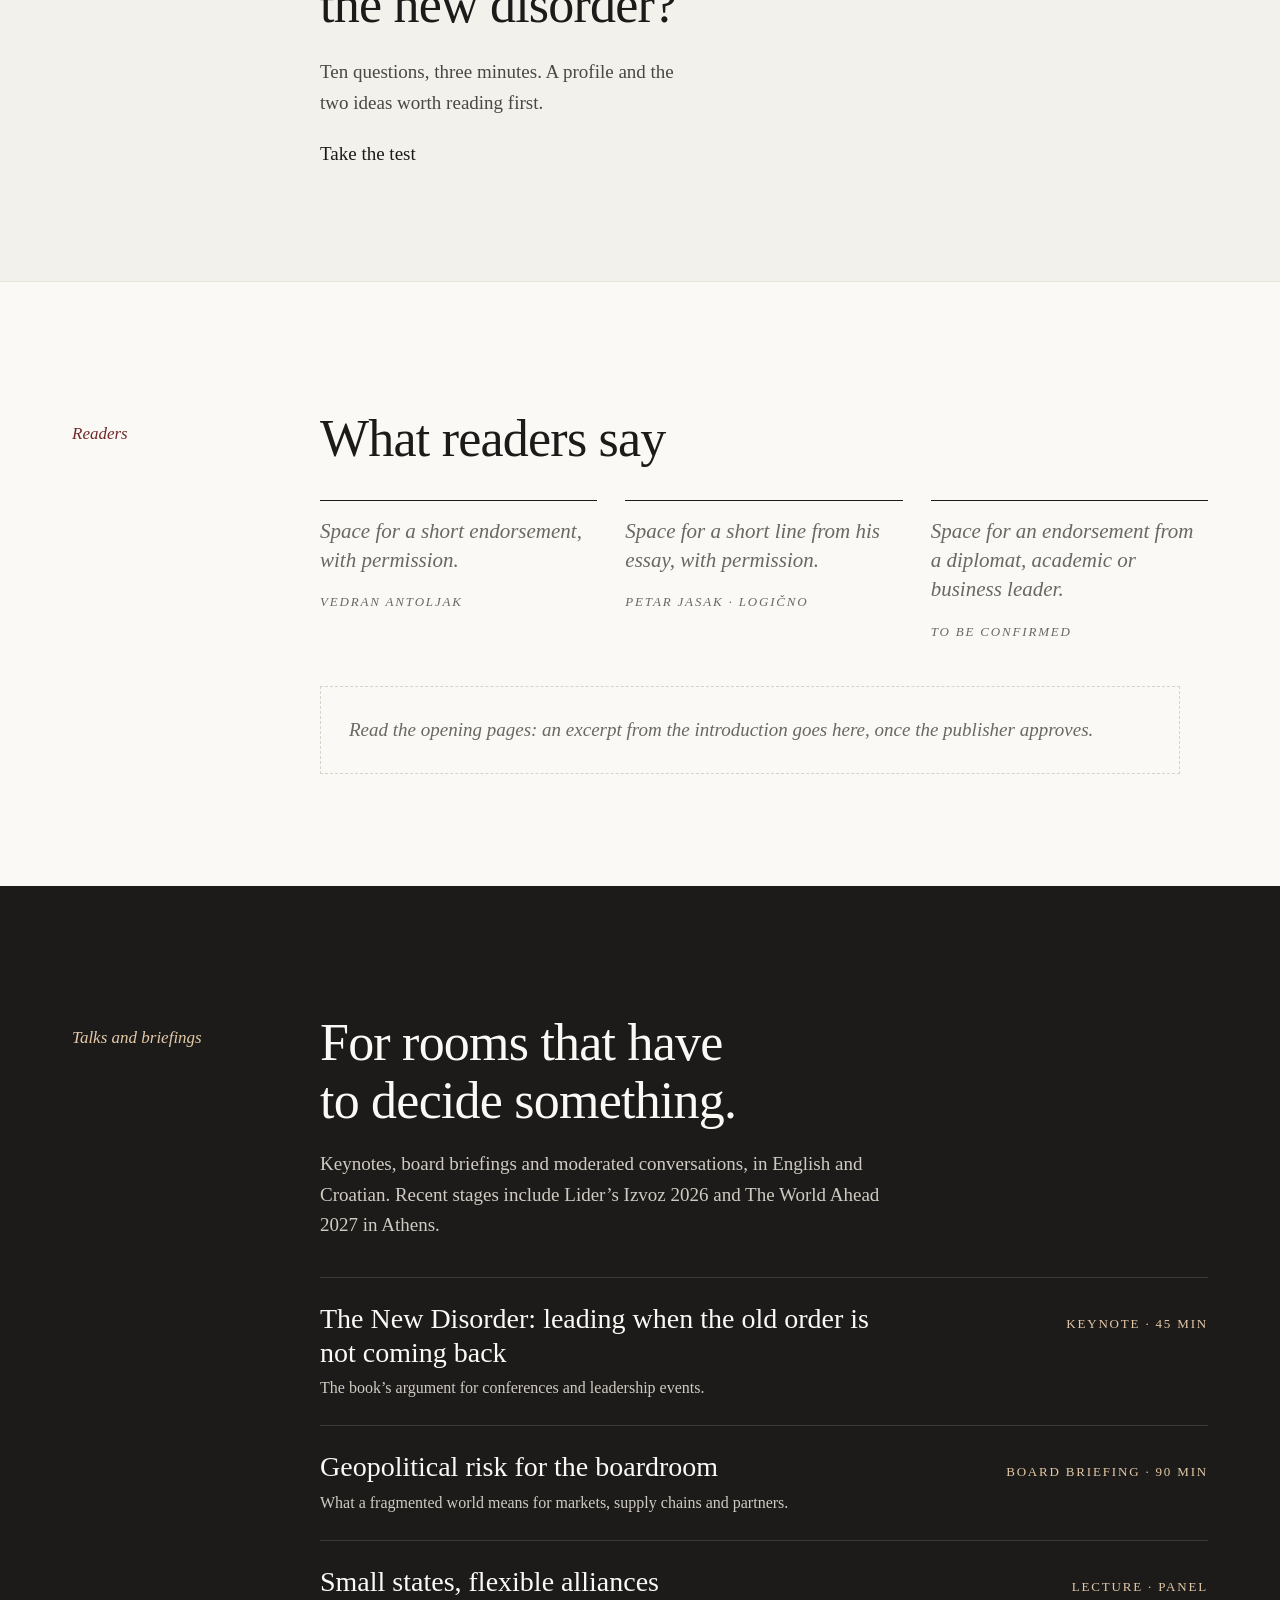
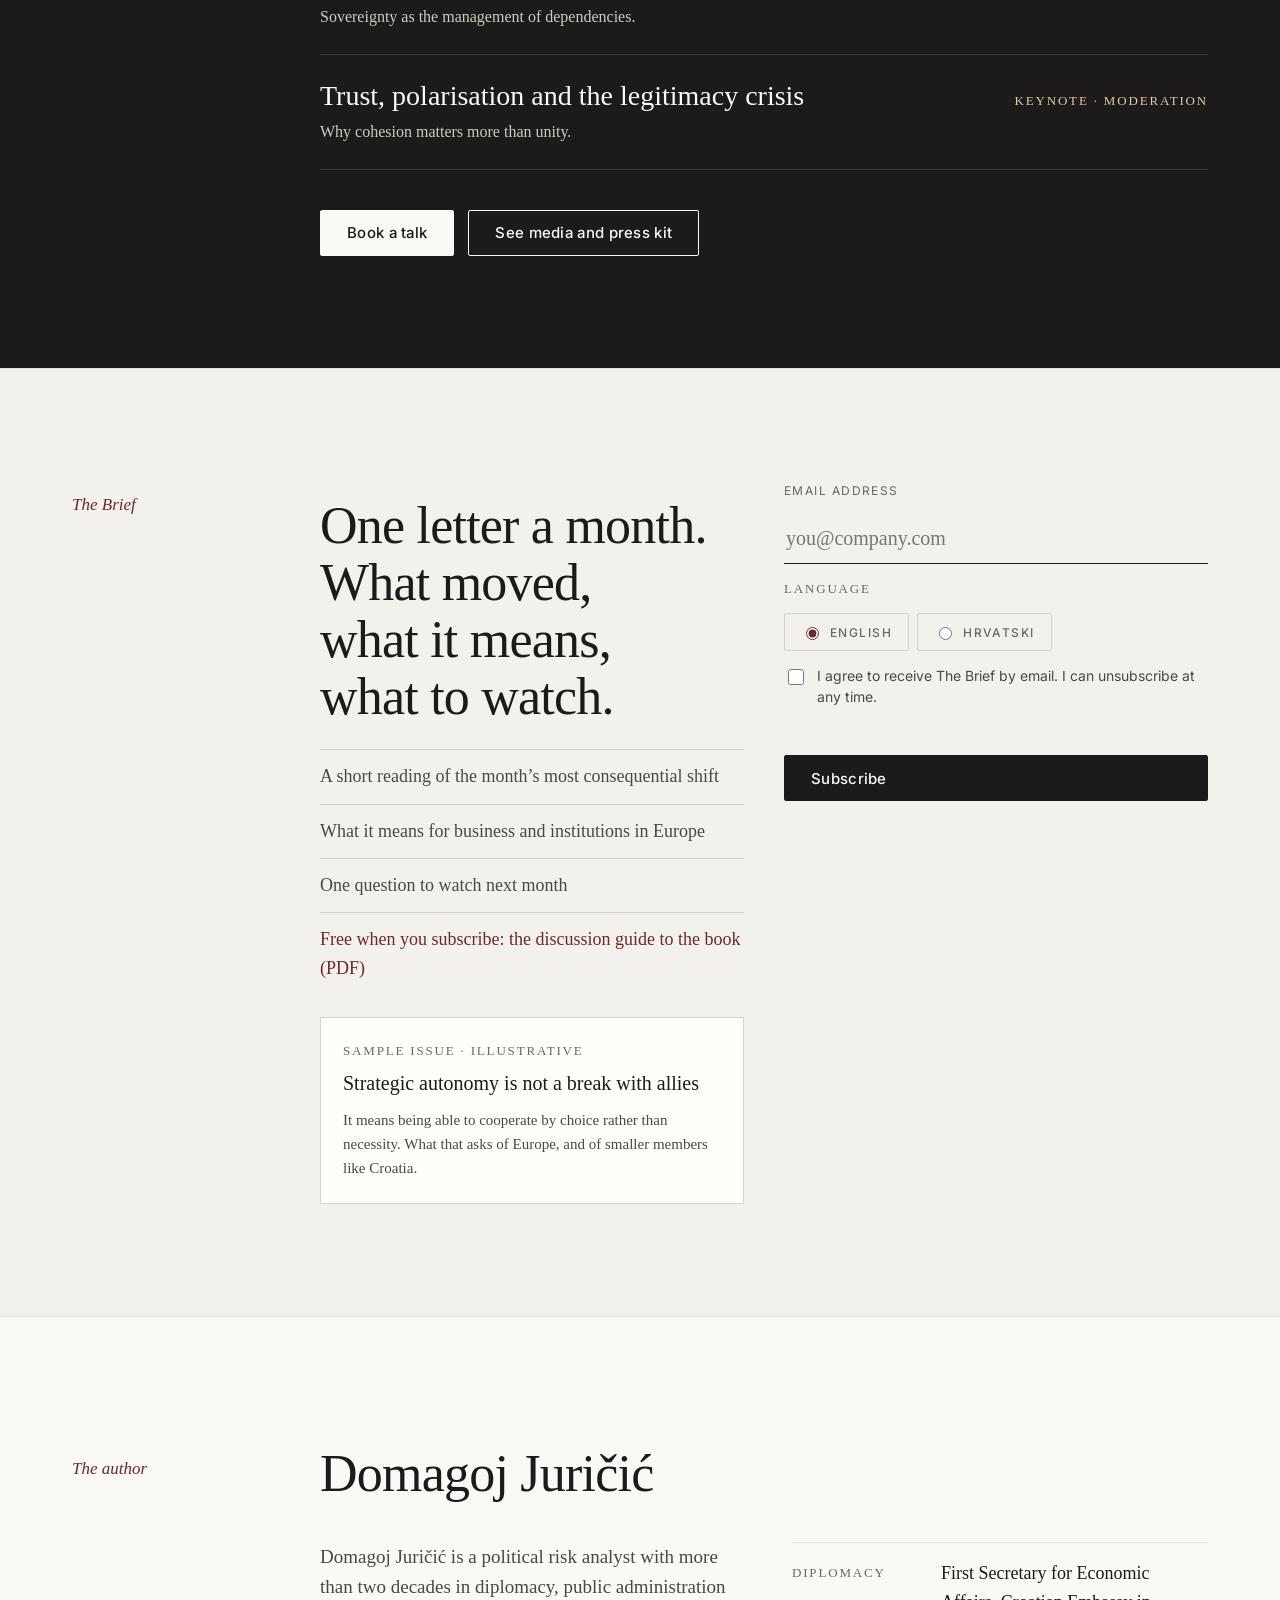
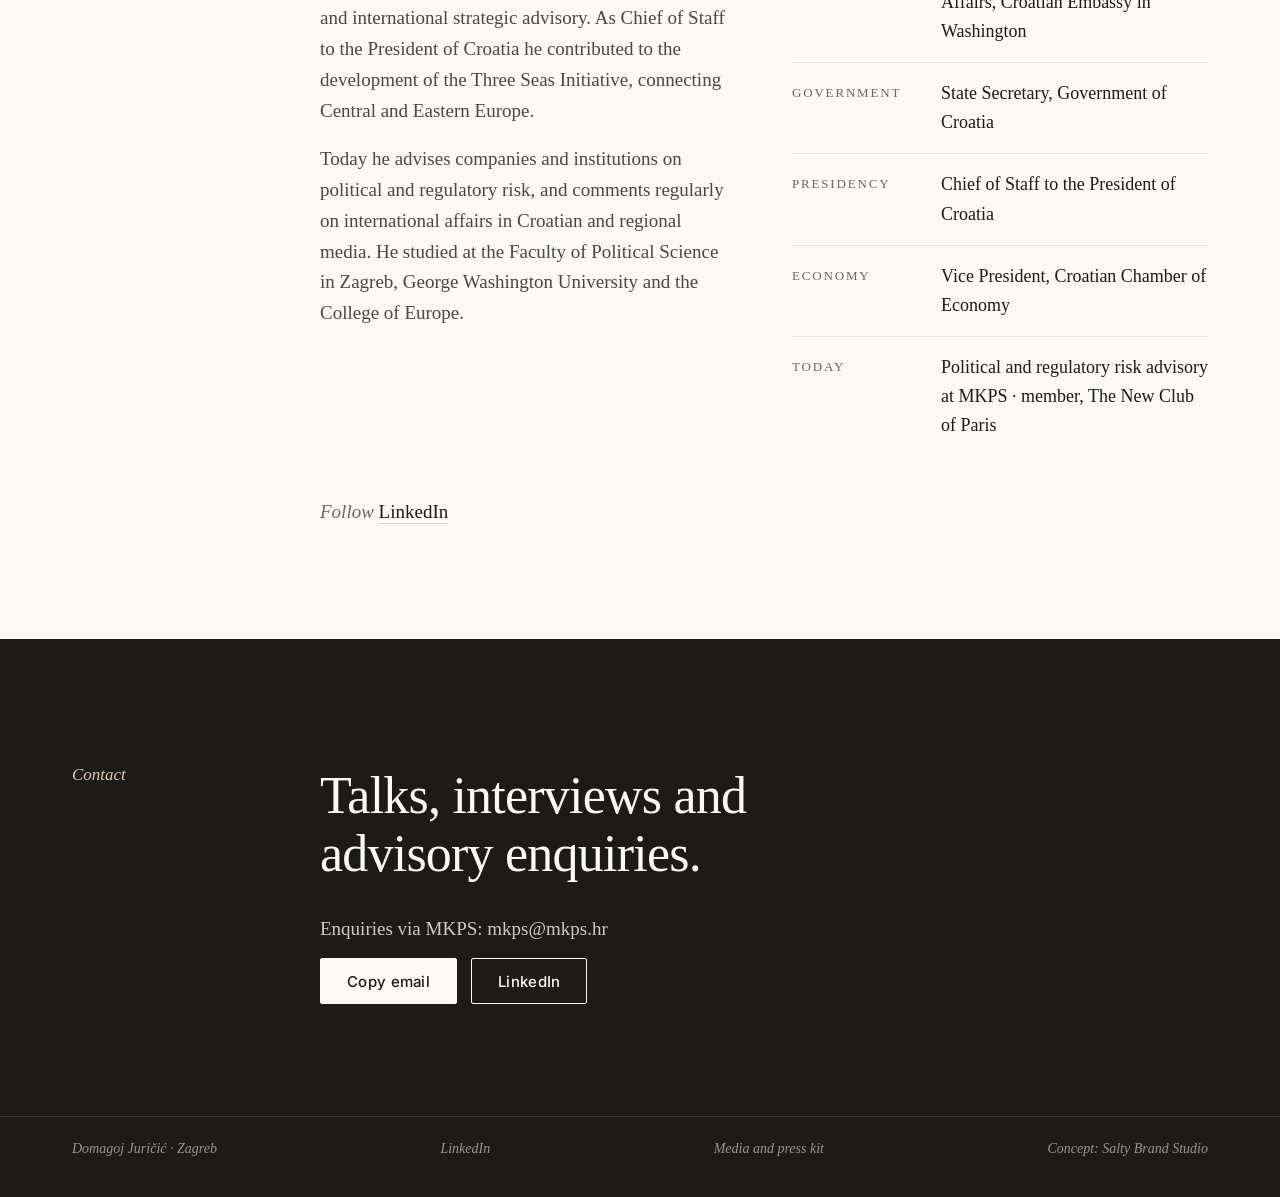
==== commit ebcfbcbb: "Add readiness test, talks page with FAQ and enquiry form, discussion guide, readers and excerpt slot" ====
--- a/index.html
+++ b/index.html
@@ -16,10 +16,11 @@
 <div class="wrap">
 <a href="index.html" class="brand">Domagoj Juričić</a>
 <nav aria-label="Main">
-<a href="#book"><span lang="hr">Knjiga</span><span lang="en">The book</span></a>
-<a href="#guide"><span lang="hr">Vodič</span><span lang="en">Guide</span></a>
-<a href="#talks"><span lang="hr">Predavanja</span><span lang="en">Talks</span></a>
-<a href="#brief"><span lang="hr">Bilten</span><span lang="en">The Brief</span></a>
+<a href="index.html#book" aria-current="page"><span lang="hr">Knjiga</span><span lang="en">The book</span></a>
+<a href="index.html#guide" aria-current="page"><span lang="hr">Vodič</span><span lang="en">Guide</span></a>
+<a href="test.html"><span lang="hr">Test</span><span lang="en">Test</span></a>
+<a href="organizatori.html"><span lang="hr">Predavanja</span><span lang="en">Talks</span></a>
+<a href="index.html#brief" aria-current="page"><span lang="hr">Bilten</span><span lang="en">The Brief</span></a>
 <a href="mediji.html"><span lang="hr">Mediji</span><span lang="en">Media</span></a>
 </nav>
 <div class="right">
@@ -97,6 +98,30 @@
 </div>
 </section>
 
+
+<section class="band" id="test" style="background:var(--paper2);border-top:1px solid var(--line);border-bottom:1px solid var(--line)">
+<div class="wrap">
+<div class="k"><span lang="en">Self-assessment</span><span lang="hr">Samoprocjena</span></div>
+<div class="teaser">
+<h2 class="h2" style="margin-top:0"><span lang="en">How ready is your organisation for the new disorder?</span><span lang="hr">Koliko je vaša organizacija spremna na novi nered?</span></h2>
+<div><p class="body" style="margin-bottom:20px;max-width:40ch"><span lang="en">Ten questions, three minutes. A&#160;profile and the two ideas worth reading first.</span><span lang="hr">Deset pitanja, tri minute. Profil i&#160;dvije ideje koje vrijedi pročitati prve.</span></p><a&#160;class="btn fill" href="test.html"><span lang="en">Take the test</span><span lang="hr">Riješi test</span></a></div>
+</div>
+</div>
+</section>
+
+<section class="band" id="readers">
+<div class="wrap">
+<div class="k"><span lang="en">Readers</span><span lang="hr">Čitatelji</span></div>
+<h2 class="h2"><span lang="en">What readers say</span><span lang="hr">Što kažu čitatelji</span></h2>
+<div class="praise">
+<blockquote><p class="await" style="border:0;padding:0"><span lang="en">Space for a&#160;short endorsement, with permission.</span><span lang="hr">Mjesto za kratku preporuku, uz dopuštenje.</span></p><cite class="lbl">Vedran Antoljak</cite></blockquote>
+<blockquote><p class="await" style="border:0;padding:0"><span lang="en">Space for a&#160;short line from his essay, with permission.</span><span lang="hr">Mjesto za rečenicu iz njegova osvrta, uz dopuštenje.</span></p><cite class="lbl">Petar Jasak · Logično</cite></blockquote>
+<blockquote><p class="await" style="border:0;padding:0"><span lang="en">Space for an endorsement from a&#160;diplomat, academic or business leader.</span><span lang="hr">Mjesto za preporuku diplomata, akademika ili poslovnog lidera.</span></p><cite class="lbl"><span lang="en">To be confirmed</span><span lang="hr">Čeka potvrdu</span></cite></blockquote>
+</div>
+<div class="await" style="margin-top:40px"><span lang="en">Read the opening pages: an excerpt from the introduction goes here, once the publisher approves.</span><span lang="hr">Pročitajte prve stranice: ovdje ide odlomak iz uvoda, kad ga odobri izdavač.</span></div>
+</div>
+</section>
+
 <section class="band dark" id="talks">
 <div class="wrap">
 <div class="k"><span lang="en">Talks and briefings</span><span lang="hr">Predavanja i&#160;brifinzi</span></div>
@@ -122,6 +147,7 @@
 <li><span lang="en">A&#160;short reading of the month’s&#160;most consequential shift</span><span lang="hr">Kratko čitanje najvažnije promjene u&#160;mjesecu</span></li>
 <li><span lang="en">What it means for business and institutions in Europe</span><span lang="hr">Što to znači za poslovanje i&#160;institucije u&#160;Europi</span></li>
 <li><span lang="en">One question to watch next month</span><span lang="hr">Jedno pitanje koje treba pratiti idući mjesec</span></li>
+<li><b style="font-weight:400;color:var(--acc)"><span lang="en">Free when you subscribe: the discussion guide to the book (PDF)</span><span lang="hr">Uz prijavu besplatno: vodič za raspravu o&#160;knjizi (PDF)</span></b></li>
 </ul>
 <div class="sample">
 <div class="lbl"><span lang="en">Sample issue · illustrative</span><span lang="hr">Primjer izdanja · ilustrativno</span></div>
@@ -139,7 +165,7 @@
 <p class="err" id="nl-err" role="alert"></p>
 <button class="btn fill" type="submit"><span lang="en">Subscribe</span><span lang="hr">Prijavi se</span></button>
 </form>
-<div class="ok" id="nl-ok" role="status"><b class="serif" style="font-family:Georgia,serif;font-weight:400;font-size:22px"><span lang="en">Thank you.</span><span lang="hr">Hvala.</span></b><p style="margin:8px 0 0;color:var(--body)"><span lang="en">The first letter arrives at the start of next month.</span><span lang="hr">Prvo pismo stiže početkom idućeg mjeseca.</span></p></div>
+<div class="ok" id="nl-ok" role="status"><b class="serif" style="font-family:Georgia,serif;font-weight:400;font-size:22px"><span lang="en">Thank you.</span><span lang="hr">Hvala.</span></b><p style="margin:8px 0 14px;color:var(--body)"><span lang="en">The first letter arrives at the start of next month.</span><span lang="hr">Prvo pismo stiže početkom idućeg mjeseca.</span></p><a&#160;class="btn" href="vodic.html"><span lang="en">Open the discussion guide</span><span lang="hr">Otvori vodič za raspravu</span></a></div>
 </div>
 </div>
 </div>
@@ -180,6 +206,7 @@
 </section>
 <footer class="dark"><div class="wrap"><span>Domagoj Juričić · Zagreb</span><span class="social"><a href="https://hr.linkedin.com/in/djuricic">LinkedIn</a></span><a href="mediji.html" style="text-decoration:none"><span lang="en">Media and press kit</span><span lang="hr">Mediji i&#160;press paket</span></a><span lang="en">Concept: Salty Brand Studio</span><span lang="hr">Koncept: Salty Brand Studio</span></div></footer>
 <div class="toast" id="toast" role="status" aria-live="polite"></div>
+<script src="ideas.js"></script>
 <script src="main.js"></script>
 </body>
 </html>
--- a/style.css
+++ b/style.css
@@ -230,3 +230,67 @@
 .follow{margin:40px 0 0;font-style:italic;color:var(--soft)}
 .follow a{font-style:normal;color:var(--ink);text-underline-offset:5px;text-decoration-color:var(--line2)}
 .follow a+a::before{content:"·";display:inline-block;margin:0 10px;color:var(--line2)}
+
+/* quiz */
+.quiz{max-width:760px}
+.qhead{display:flex;align-items:center;gap:18px;margin-bottom:22px}
+.qbar{flex:1;height:2px;background:var(--line2);position:relative}
+.qbar i{position:absolute;left:0;top:0;bottom:0;background:var(--acc);transition:width .3s}
+.qset{border:0;margin:0;padding:0}
+.qset legend{font-size:clamp(24px,2.8vw,32px);line-height:1.25;margin-bottom:22px;padding:0}
+.opt{display:flex;gap:14px;align-items:flex-start;border-top:1px solid var(--line2);padding:16px 4px;cursor:pointer;font-size:19px}
+.opt:last-of-type{border-bottom:1px solid var(--line2)}
+.opt:hover{background:var(--paper2)}
+.opt input{accent-color:var(--acc);width:20px;height:20px;margin-top:4px;flex:none}
+.qnav{display:flex;justify-content:space-between;gap:12px;margin-top:28px}
+.btn[disabled]{opacity:.35;cursor:default}
+.scale{display:grid;grid-template-columns:repeat(4,minmax(0,1fr));margin:24px 0 8px;border-top:2px solid var(--line2)}
+.scale span{padding-top:10px;font:14px Inter,sans-serif;color:var(--soft);border-top:2px solid transparent;margin-top:-2px}
+.scale span.on{border-top-color:var(--acc);color:var(--ink);font-weight:600}
+.weak{list-style:none;margin:10px 0 0;padding:0}
+.weak li{border-top:1px solid var(--line2);padding:14px 0;font-size:21px;display:flex;gap:16px;align-items:baseline}
+.weak .rn{font-style:italic;color:var(--acc);min-width:2.2em}
+.teaser{display:flex;flex-wrap:wrap;gap:24px 56px;align-items:flex-end;justify-content:space-between}
+/* faq */
+.faq{margin-top:32px;border-top:1px solid var(--ink);max-width:860px}
+.faq details{border-bottom:1px solid var(--line2);padding:4px 0}
+.faq summary{cursor:pointer;list-style:none;padding:16px 0;font-size:21px;display:flex;justify-content:space-between;gap:16px}
+.faq summary::-webkit-details-marker{display:none}
+.faq summary::after{content:"+";font-family:Inter,sans-serif;color:var(--acc)}
+.faq details[open] summary::after{content:"−"}
+.faq p{margin:0 0 18px;color:var(--body);max-width:62ch}
+/* enquiry */
+.ask{max-width:860px;margin-top:32px}
+.row2{display:grid;grid-template-columns:repeat(auto-fit,minmax(240px,1fr));gap:18px 28px}
+.row2>div{display:flex;flex-direction:column;gap:8px}
+form.sub input[type=text],form.sub input[type=date],form.sub select,form.sub textarea{font:20px Georgia,serif;min-height:48px;border:0;border-bottom:1px solid var(--ink);border-radius:0;background:transparent;color:var(--ink);padding:0 2px}
+form.sub textarea{min-height:110px;padding-top:8px;resize:vertical}
+form.sub select{font-size:18px}
+/* readers / excerpt placeholders */
+.await{border:1px dashed var(--line2);padding:28px;color:var(--soft);font-style:italic;max-width:860px}
+.praise{display:grid;grid-template-columns:repeat(auto-fit,minmax(260px,1fr));gap:28px;margin-top:32px}
+.praise blockquote{margin:0;border-top:1px solid var(--ink);padding-top:16px}
+.praise p{font-size:21px;line-height:1.4;font-style:italic;margin:0 0 10px;color:var(--soft)}
+/* discussion guide doc */
+.guide-doc{padding:48px 0 96px}
+.gd-cover{border-bottom:1px solid var(--ink);padding-bottom:36px;margin-bottom:12px}
+.gd-cover h2{font-size:clamp(44px,6vw,72px);line-height:1;margin:10px 0 12px;letter-spacing:-.03em}
+.gd-sub{font-style:italic;color:var(--body);margin:0}
+.gd-by{margin:14px 0 22px}
+.gd-how{max-width:62ch;color:var(--body);margin:0;font-size:17px}
+.gd-idea{display:grid;grid-template-columns:4em minmax(0,1fr);gap:18px;border-bottom:1px solid var(--line2);padding:30px 0;break-inside:avoid}
+.gd-n{font-style:italic;color:var(--acc);font-size:24px}
+.gd-idea h3{font-size:28px;margin:0 0 10px}
+.gd-idea p{margin:0 0 10px;color:var(--body)}
+.gd-w{font-size:16px;color:var(--soft)!important}
+.gd-q{font-style:italic;color:var(--ink)!important;font-size:20px}
+.gd-lines{height:72px;background:repeating-linear-gradient(transparent 0 35px,var(--line2) 35px 36px)}
+.gd-foot{margin-top:28px;font-style:italic;color:var(--soft);font-size:14px}
+@media print{
+  @page{size:A4;margin:18mm}
+  body{background:#fff;font-size:11pt}
+  .strip,header,footer.dark,.noprint,.toast{display:none!important}
+  .wrap{padding:0!important;max-width:none}
+  .gd-idea{padding:16px 0}
+  .gd-cover h2{font-size:40pt}
+}
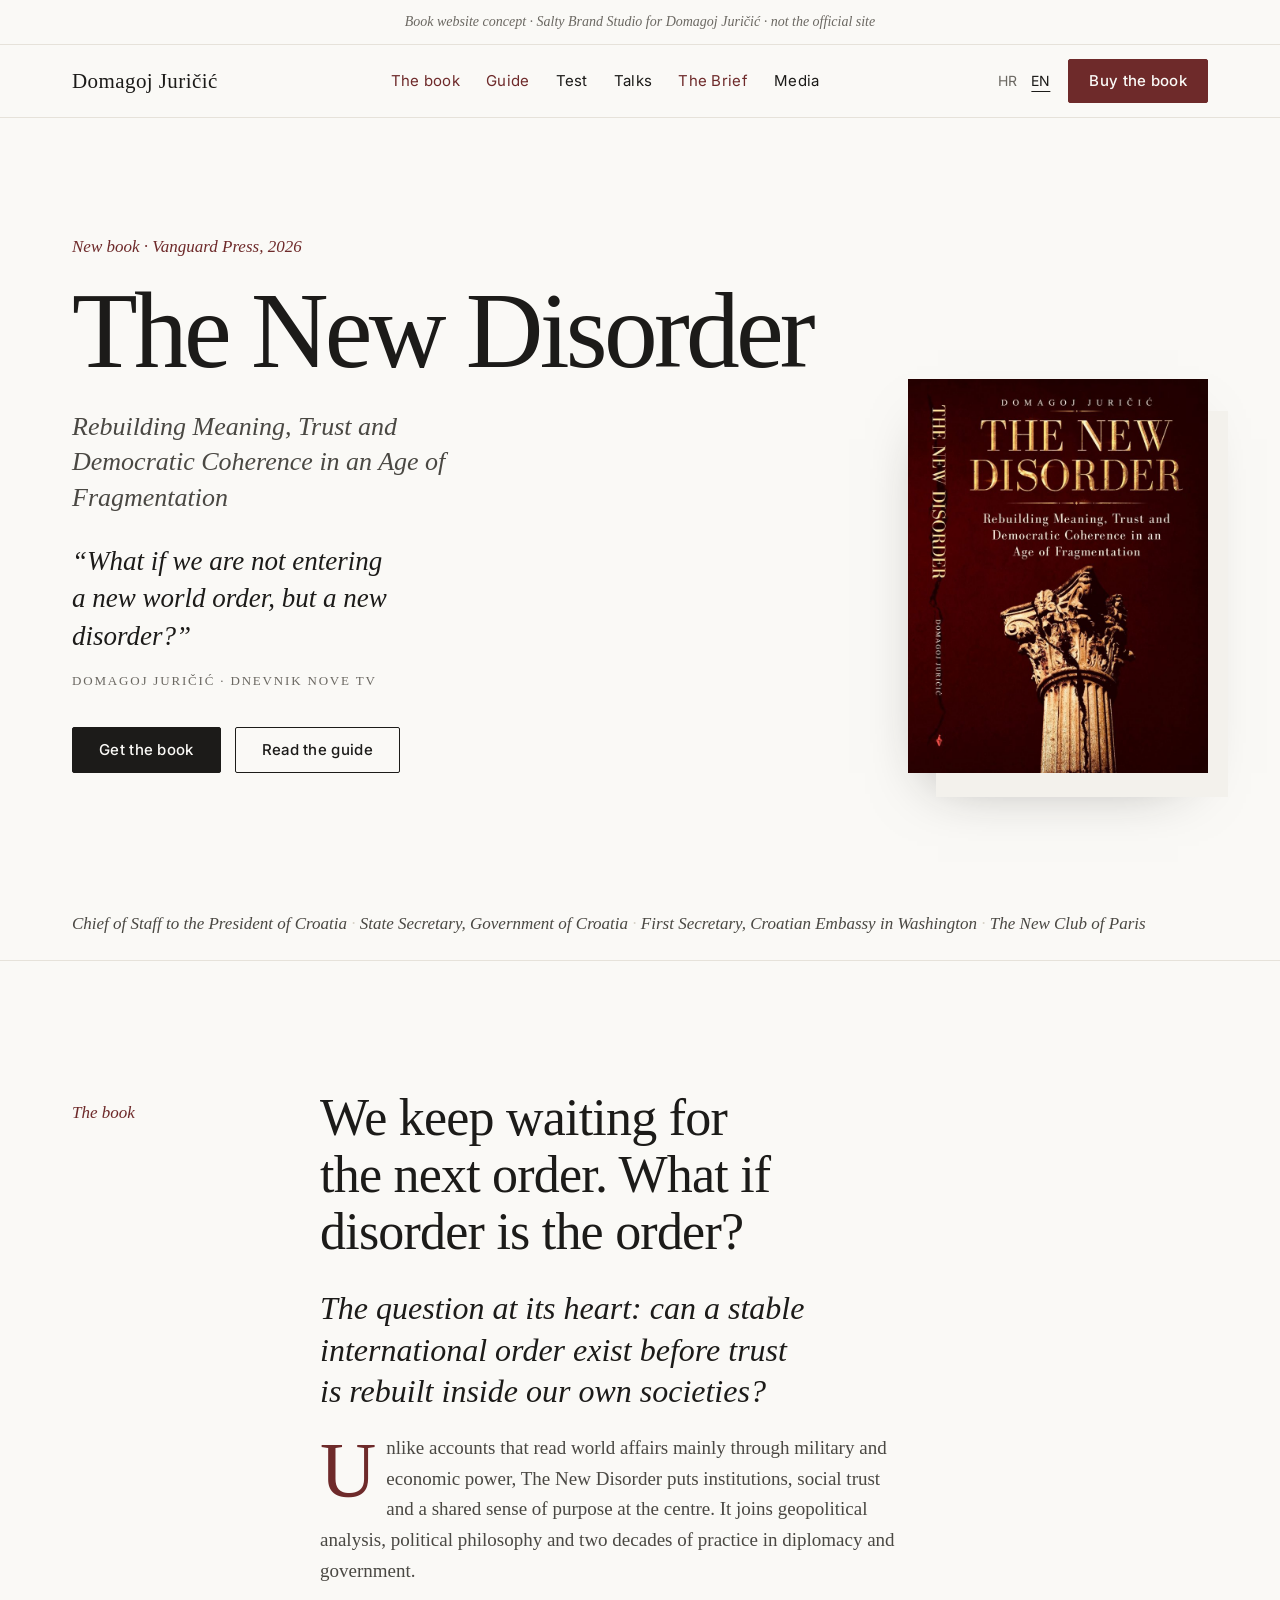
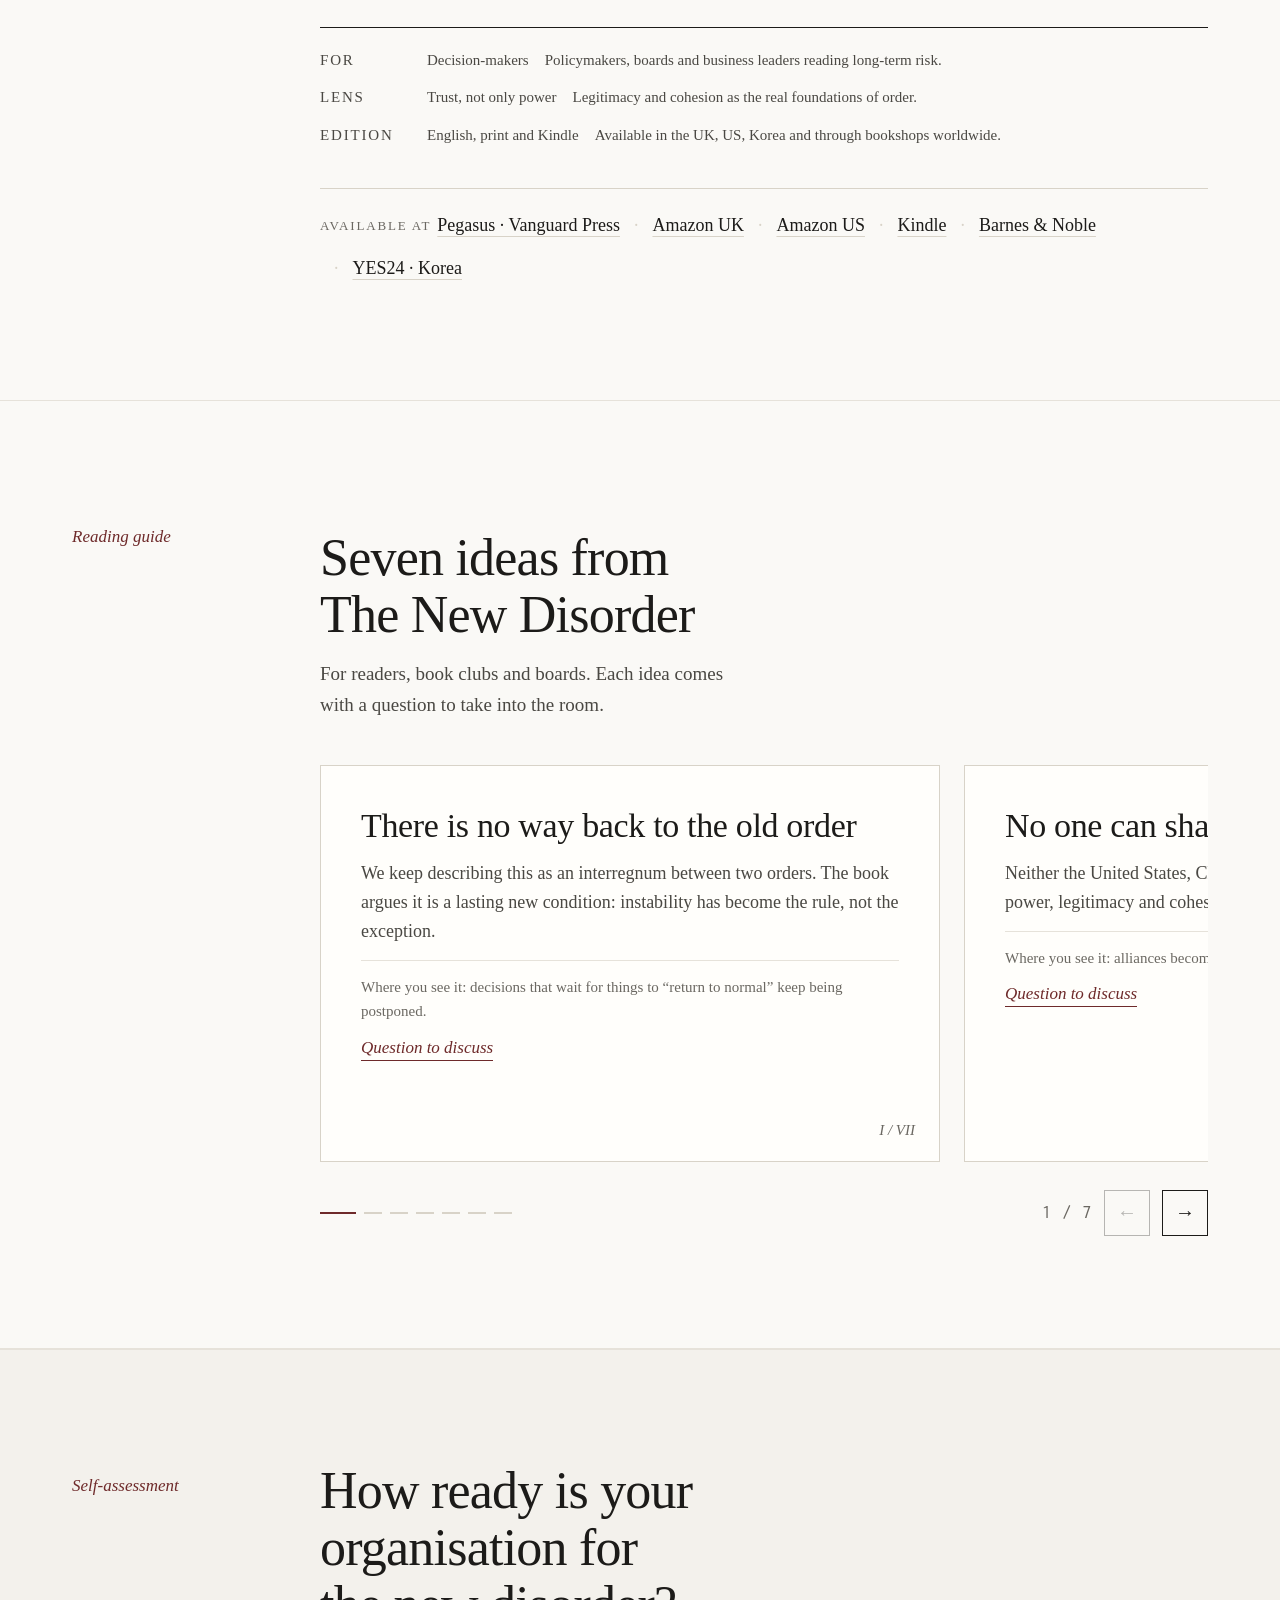
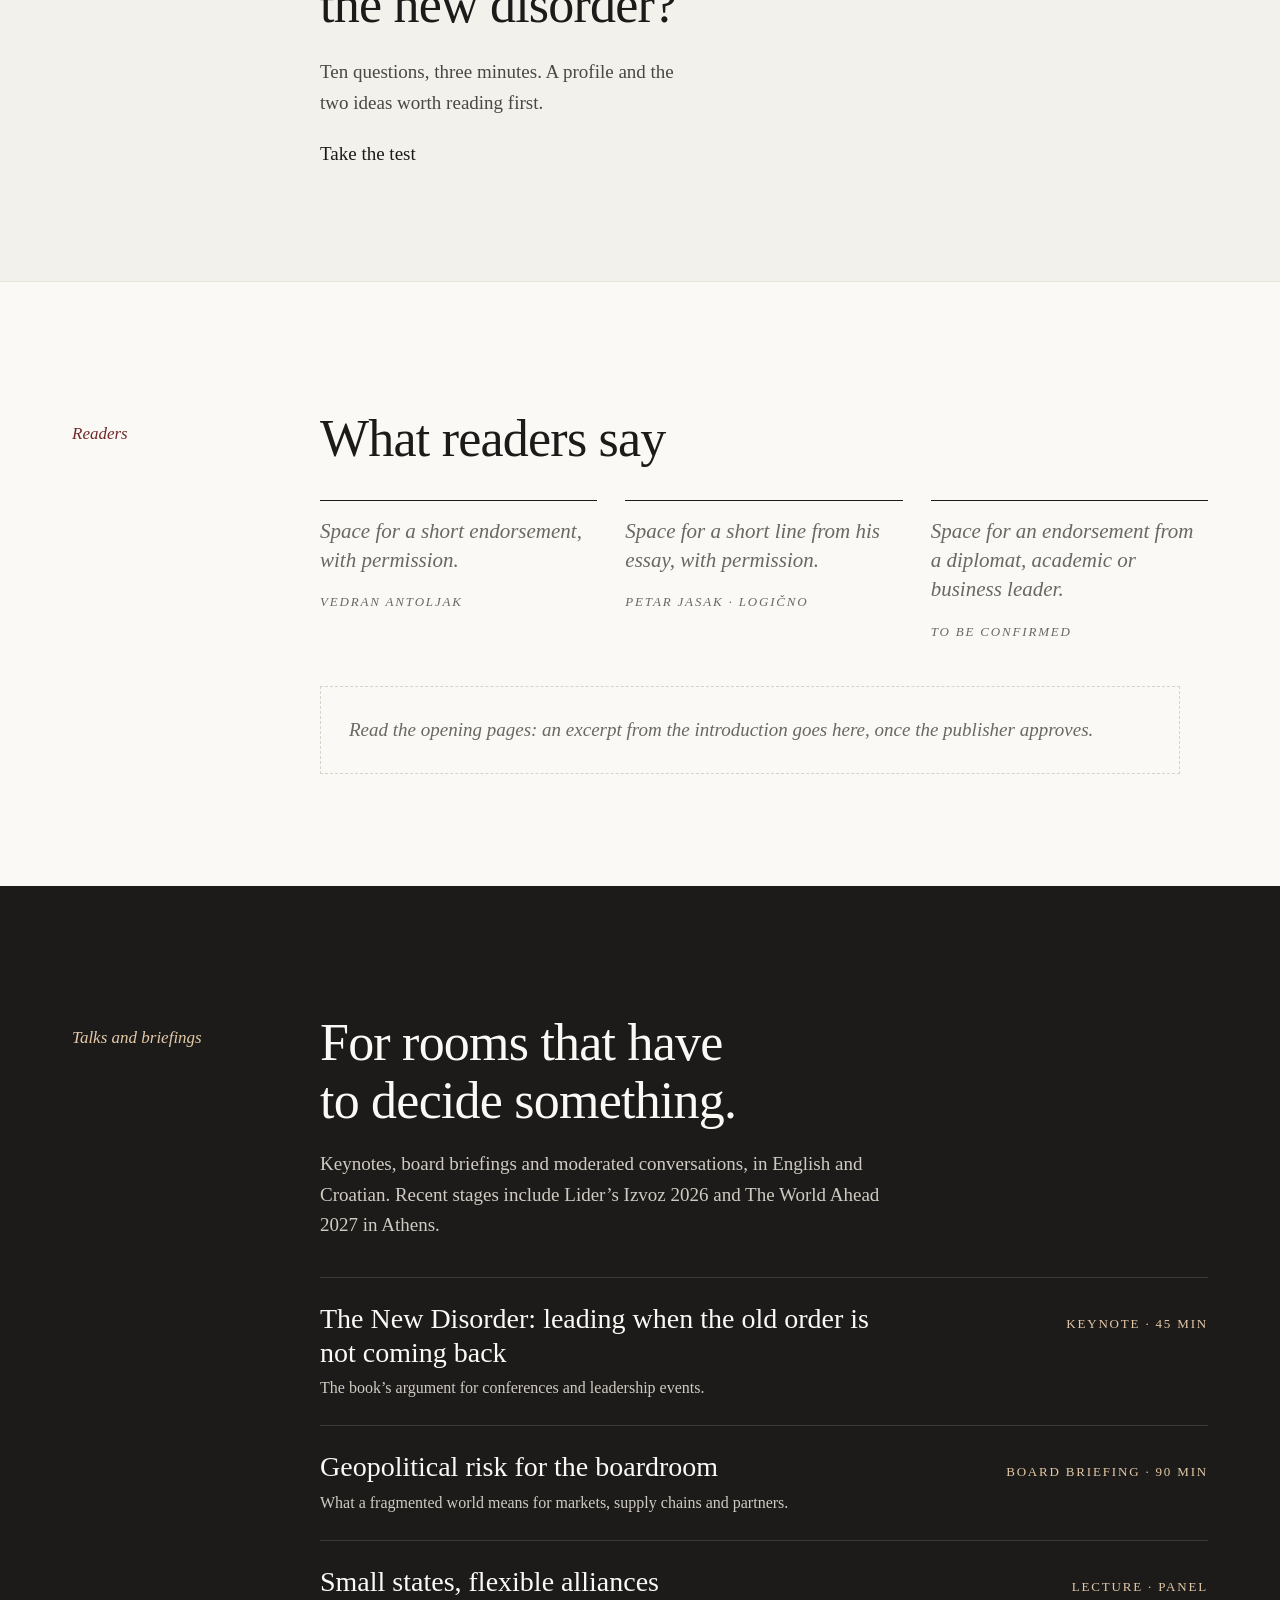
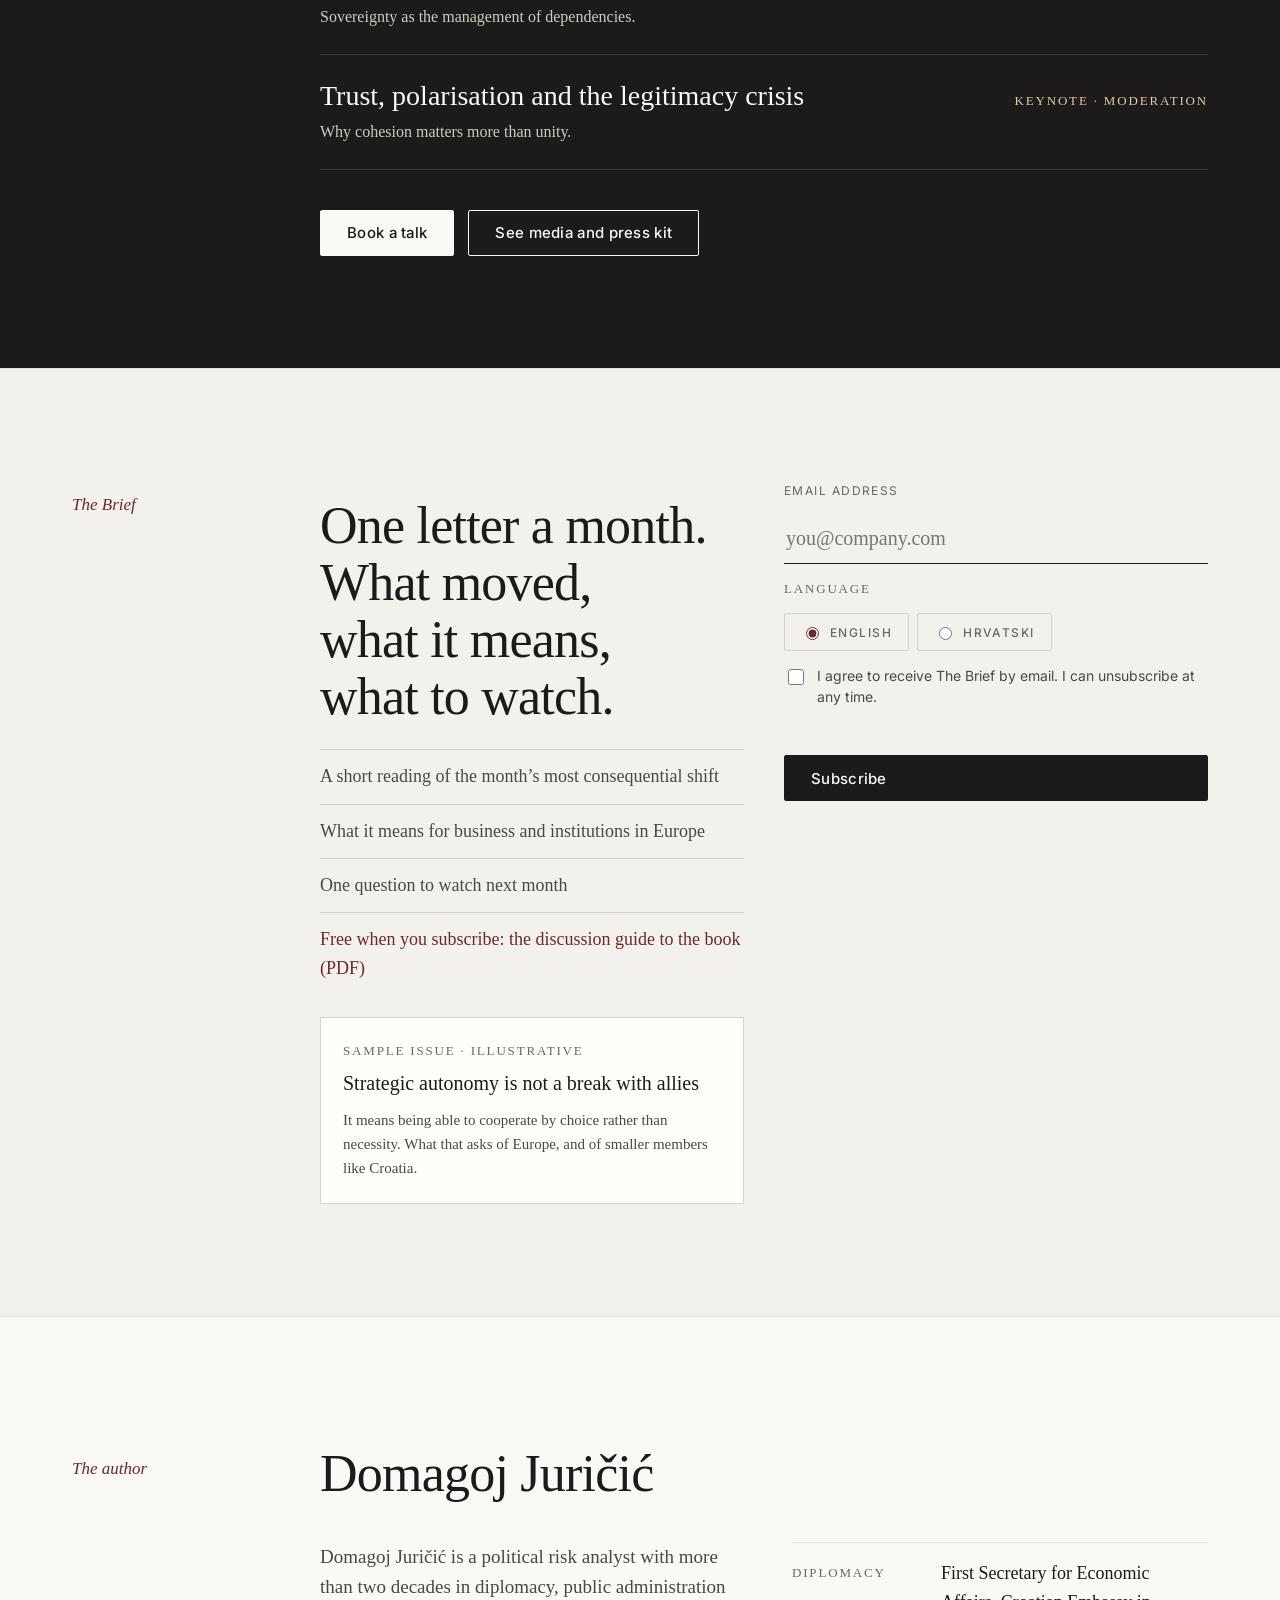
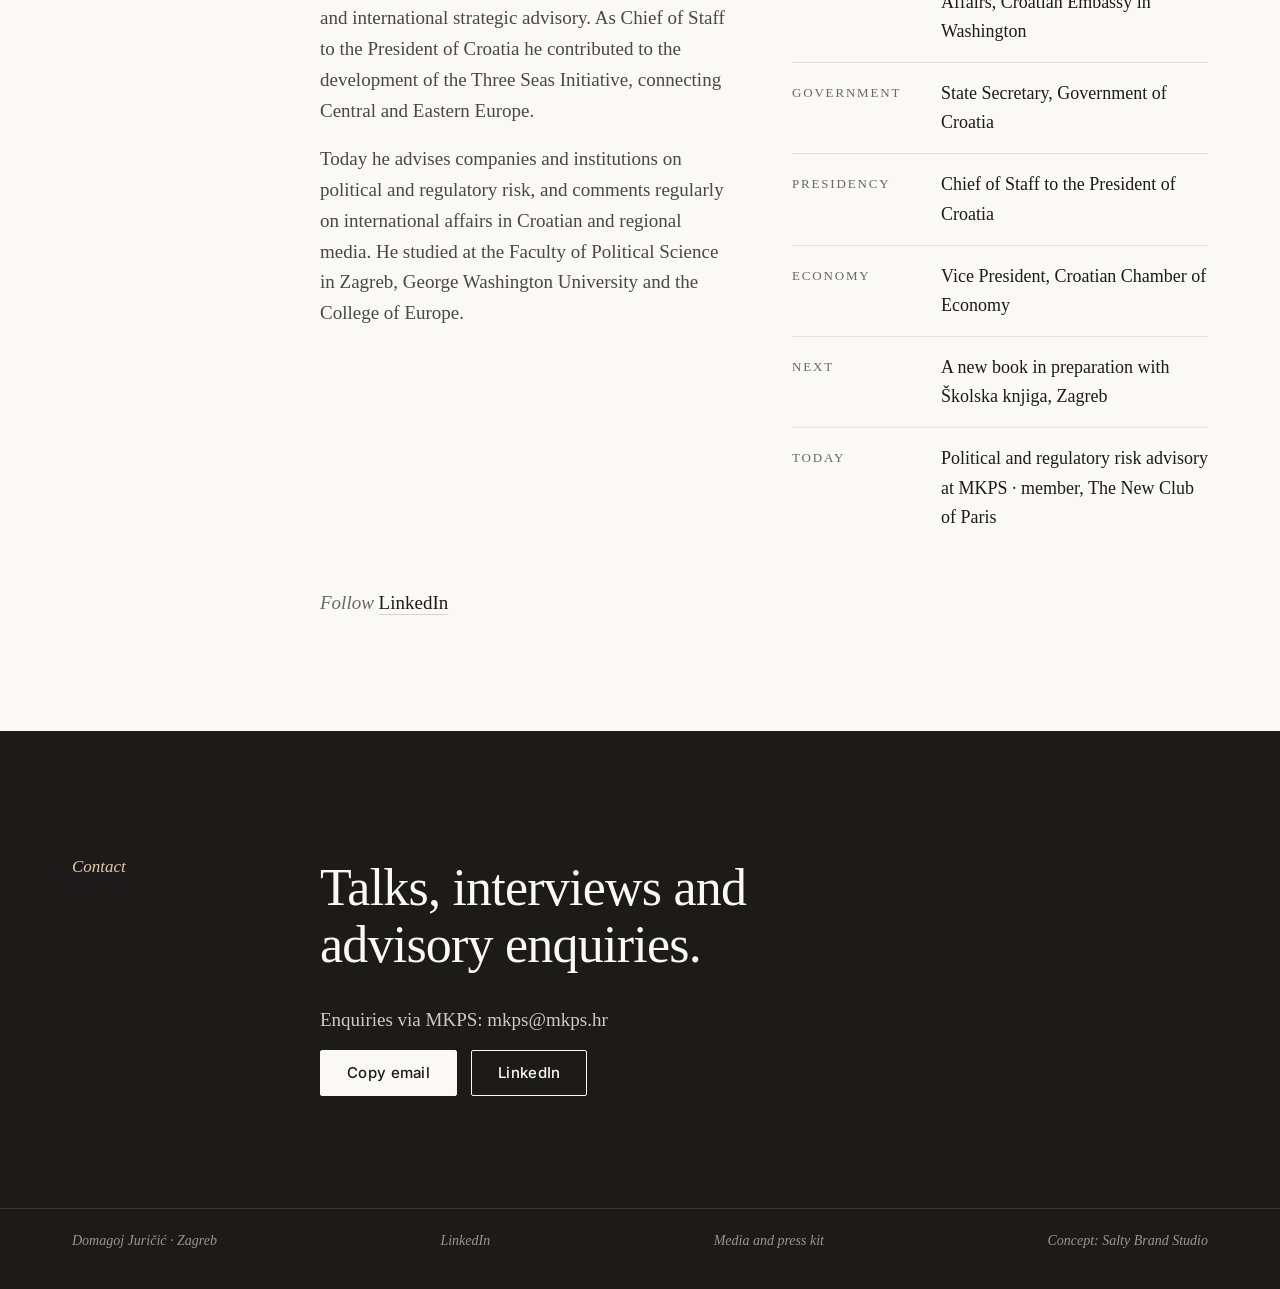
==== commit 9abcc92e: "Mention the forthcoming book with Školska knjiga Co-Authored-By: Claude Opus 5.5 <noreply@anthropic." ====
--- a/index.html
+++ b/index.html
@@ -185,6 +185,7 @@
 <li><span class="lbl"><span lang="en">Government</span><span lang="hr">Vlada</span></span><span><span lang="en">State Secretary, Government of Croatia</span><span lang="hr">državni tajnik u&#160;Vladi Republike Hrvatske</span></span></li>
 <li><span class="lbl"><span lang="en">Presidency</span><span lang="hr">Predsjednica</span></span><span><span lang="en">Chief of Staff to the President of Croatia</span><span lang="hr">predstojnik Ureda predsjednice Republike Hrvatske</span></span></li>
 <li><span class="lbl"><span lang="en">Economy</span><span lang="hr">Gospodarstvo</span></span><span><span lang="en">Vice President, Croatian Chamber of Economy</span><span lang="hr">potpredsjednik Hrvatske gospodarske komore</span></span></li>
+<li><span class="lbl"><span lang="en">Next</span><span lang="hr">Uskoro</span></span><span><span lang="en">A new book in preparation with Školska knjiga, Zagreb</span><span lang="hr">nova knjiga u&#160;pripremi za Školsku knjigu</span></span></li>
 <li><span class="lbl"><span lang="en">Today</span><span lang="hr">Danas</span></span><span><span lang="en">Political and regulatory risk advisory at MKPS · member, The New Club of Paris</span><span lang="hr">savjetovanje o&#160;političkim i&#160;regulatornim rizicima u&#160;MKPS-u&#160;· član mreže The New Club of Paris</span></span></li>
 </ul>
 </div>
